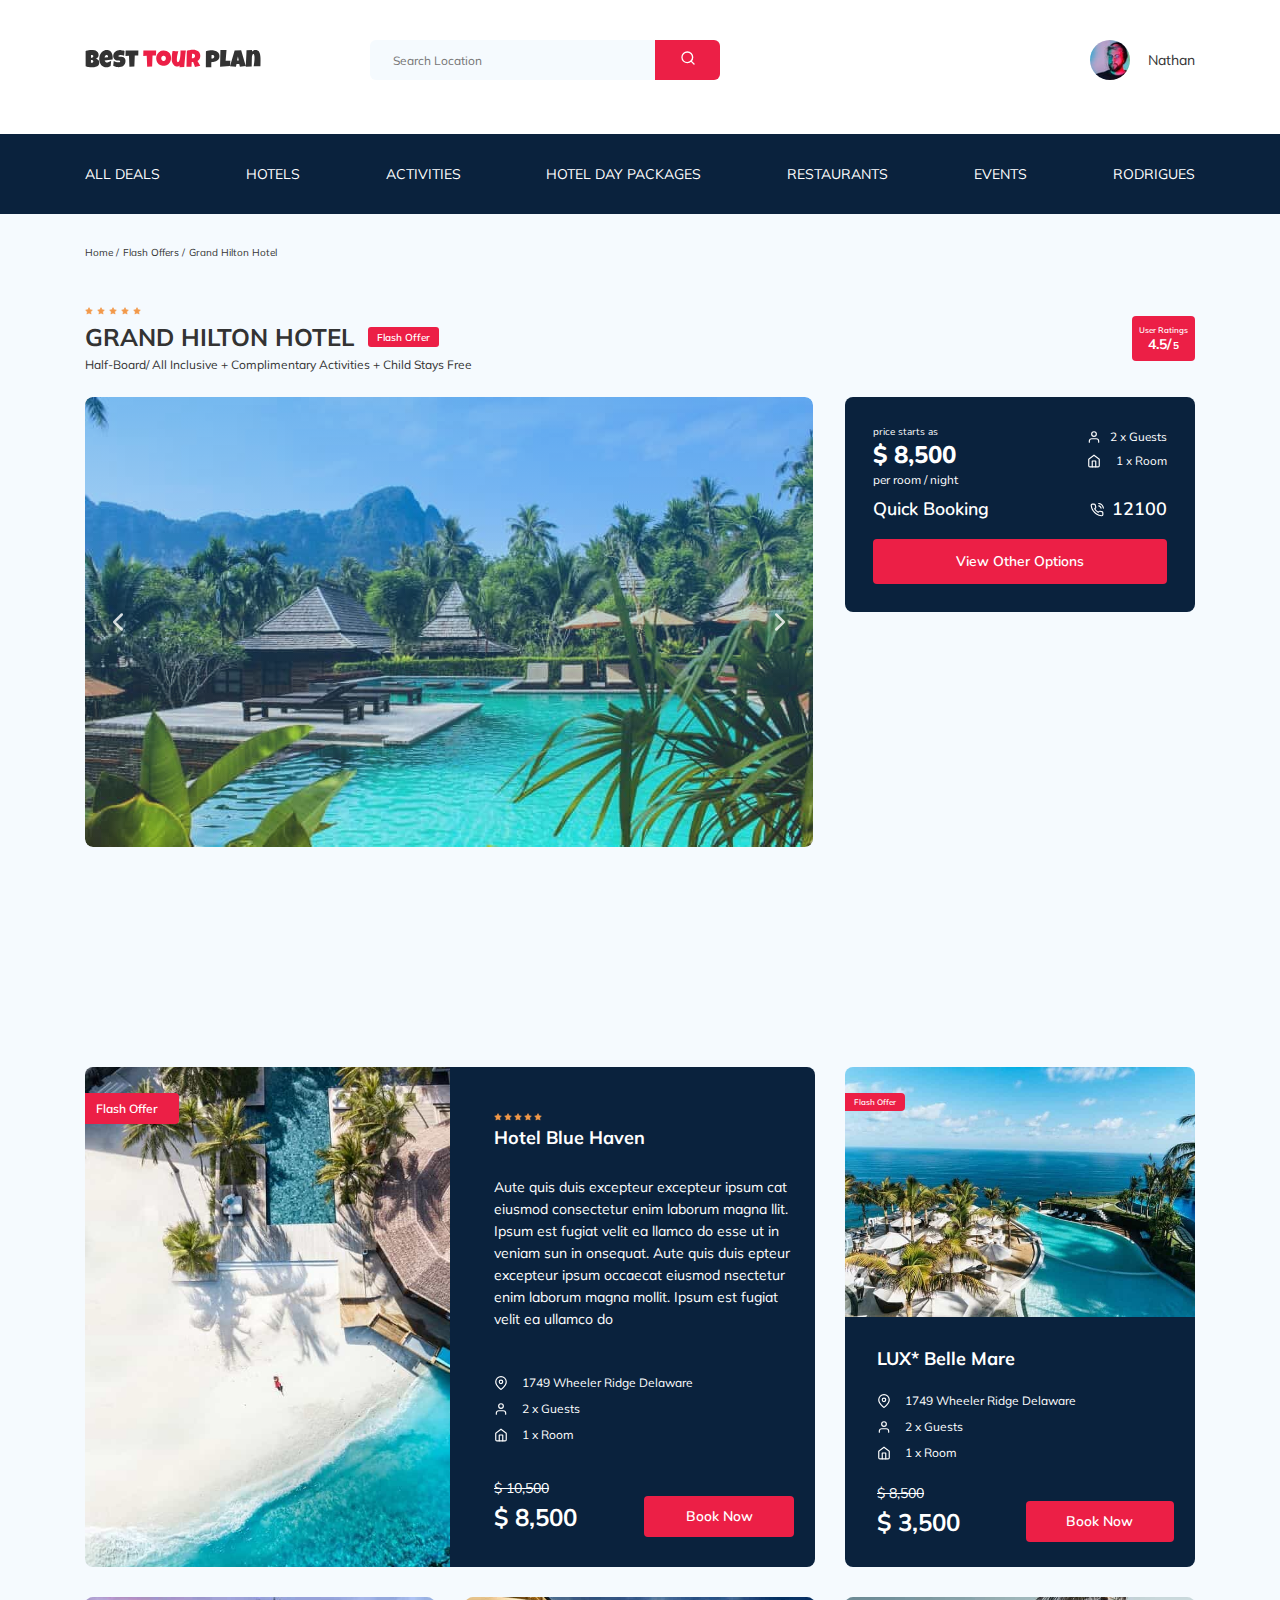
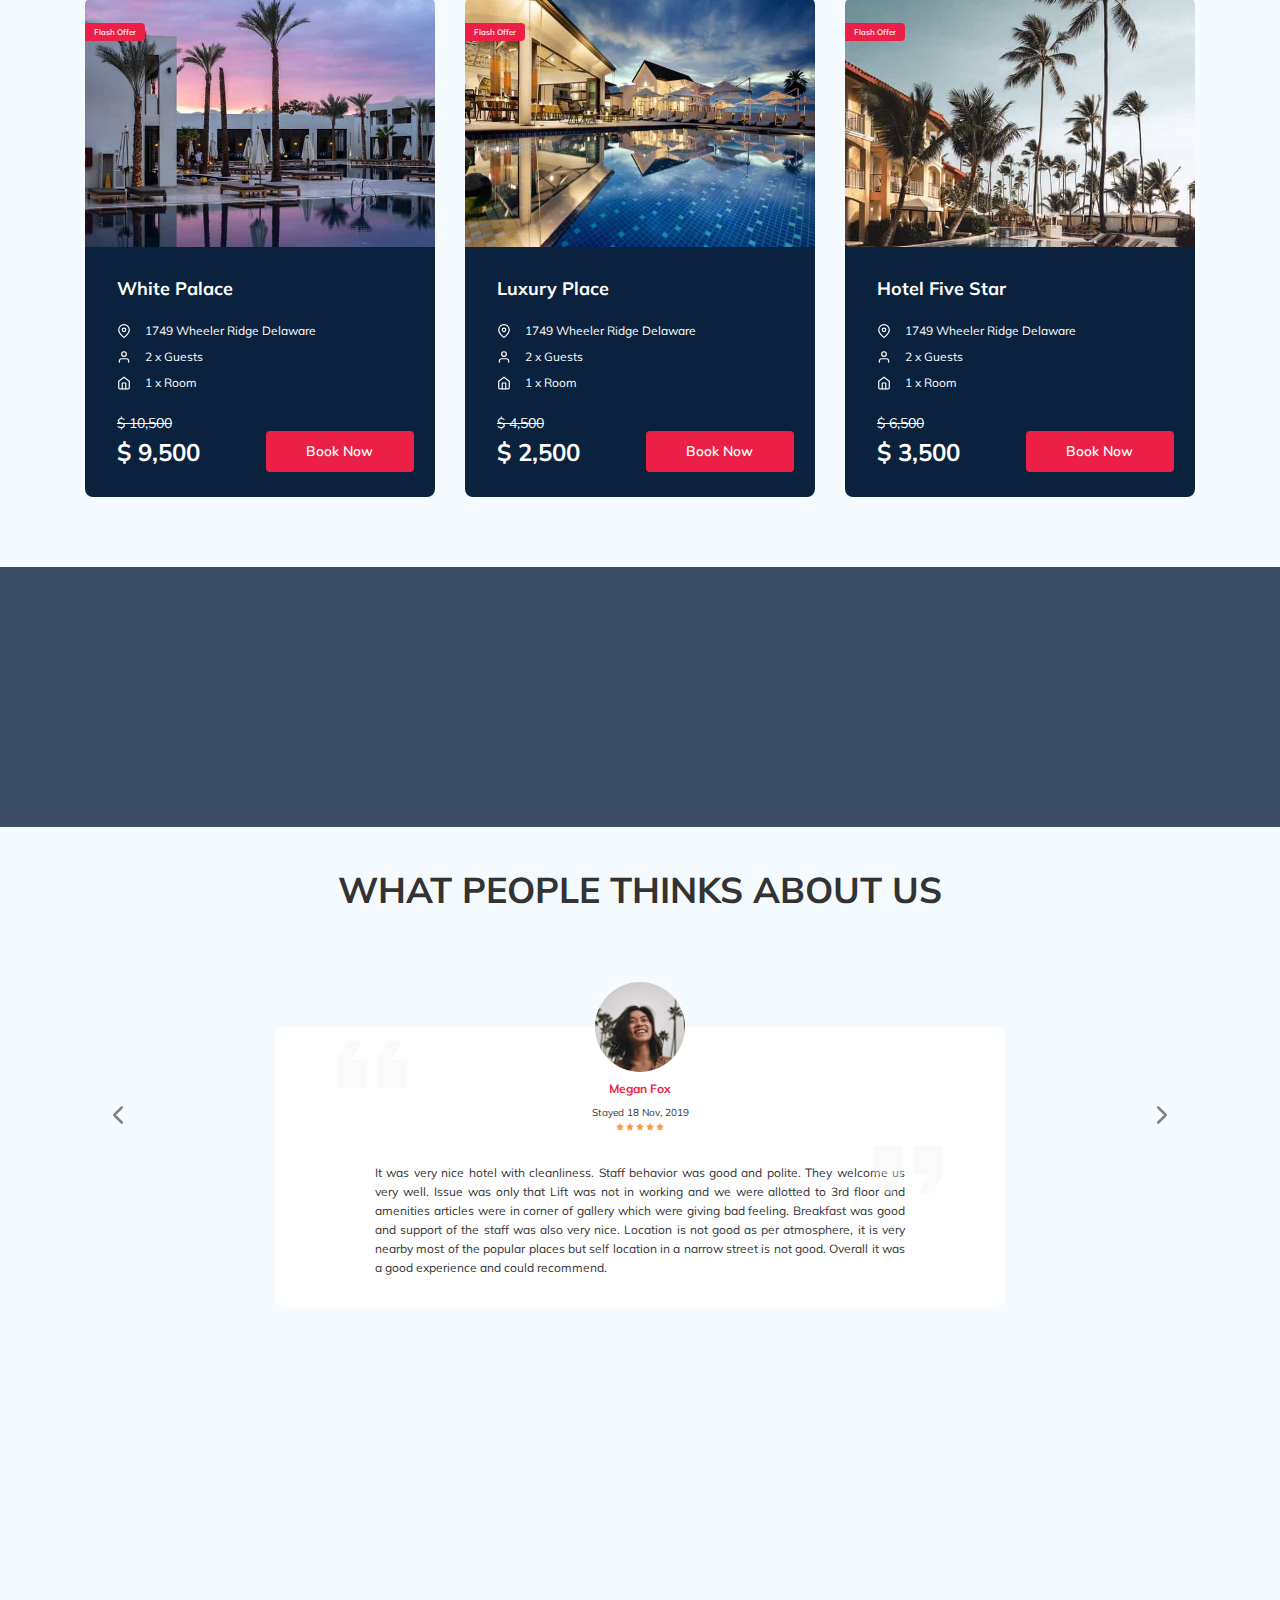
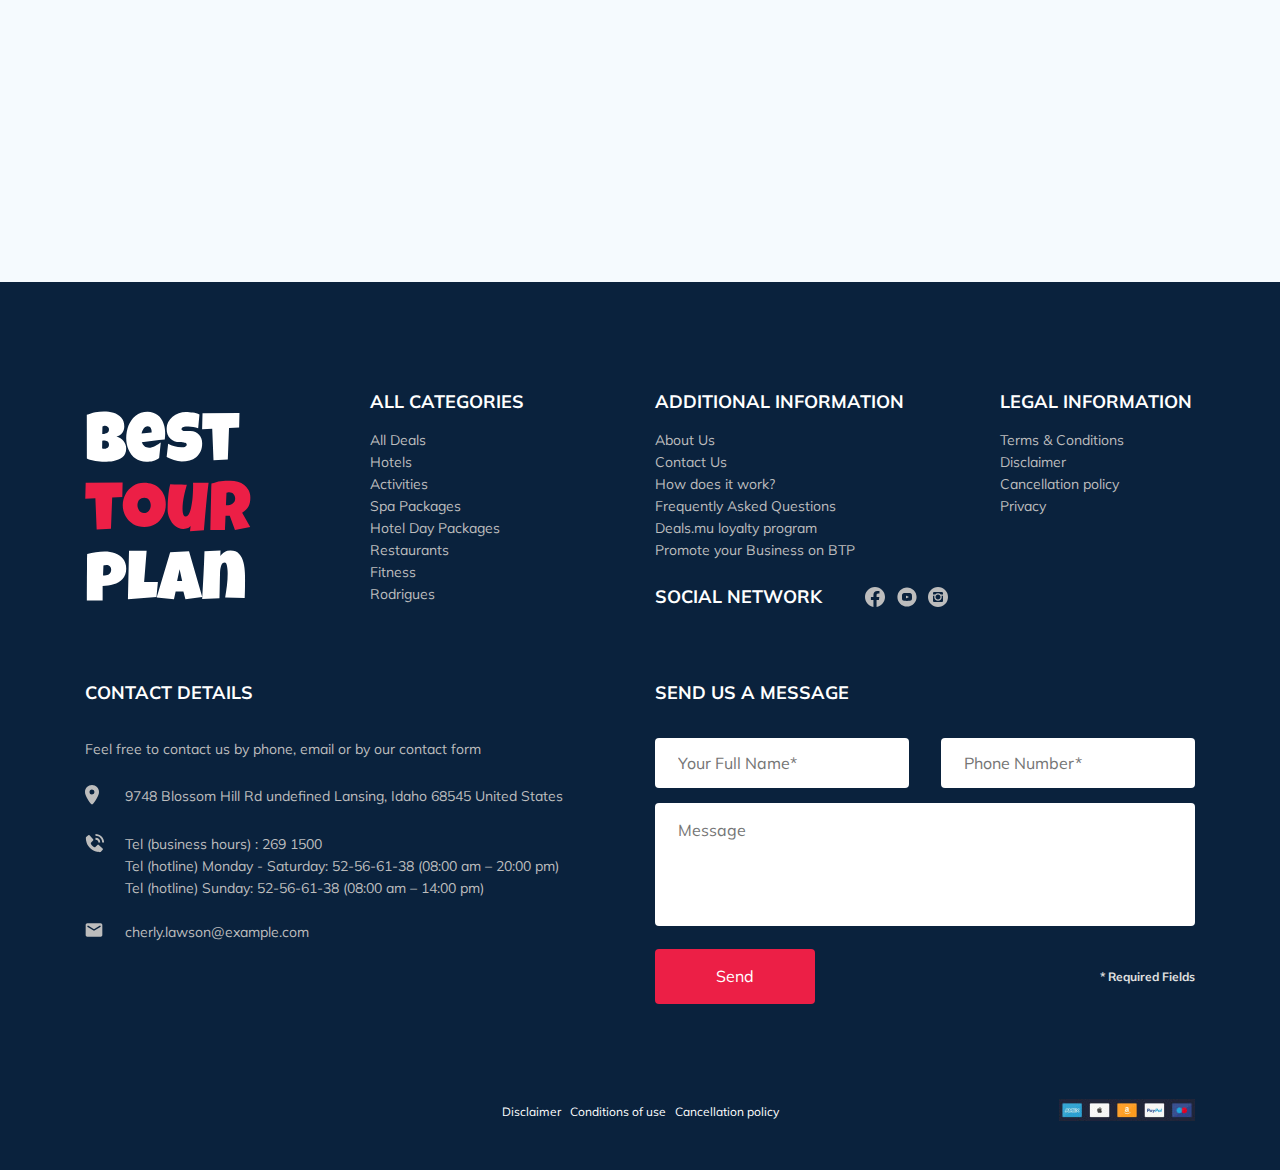
==== index.html @ 3642366c "Fix: style.css" ====
<!DOCTYPE html>
<html lang="en">
  <head>
    <meta charset="UTF-8" />
    <meta name="viewport" content="width=device-width, initial-scale=1.0" />
    <title>Best Tour Plan - Hotel Booking</title>
    <link
      href="https://fonts.googleapis.com/css2?family=Muli:wght@300;400;600;700&family=Nunito:wght@400;600;800&display=swap"
      rel="stylesheet"
    />
    <link rel="stylesheet" href="css/aos.css" />
    <link rel="stylesheet" href="css/swiper-bundle.min.css" />
    <link rel="stylesheet" href="css/normalize.min.css" />
    <link rel="stylesheet" href="css/style.css" />

    <link rel="shortcut icon" href="favicon.ico" type="image/x-icon" />
    <link rel="icon" href="favicon.ico" type="image/x-icon" />
  </head>

  <body>
    <header class="navbar navbar--mobile--fixed">
      <div class="container">
        <div class="navbar-top">
          <a href="#" class="logo">
            <img
              src="images/horizontal-logo.svg"
              alt="Logo: Best Tour Plan"
              class="logo__image"
            />
          </a>

          <form
            action="#"
            class="search navbar__search navbar__search--mobile--hidden"
          >
            <input
              type="search"
              class="search__input"
              placeholder="Search Location"
            />
            <button class="search__button">
              <img src="images/icons/search.svg" alt="Icon: search" />
            </button>
          </form>

          <a href="#" class="user navbar__user navbar__user--mobile--hidden">
            <img
              src="images/user-avatar.jpg"
              alt="Avatar: Nathan"
              class="user__avatar"
            />
            <span class="user__name">Nathan</span>
          </a>

          <button class="menu-button navbar-top__menu-button">
            <span class="menu-button__line"></span>
            <span class="menu-button__line"></span>
            <span class="menu-button__line"></span>
          </button>
        </div>
        <!-- /.navbar-top -->
      </div>
      <!-- /.container -->

      <div class="navbar-bottom">
        <div class="container">
          <ul class="navbar-menu navbar-menu--mobile">
            <li class="navbar-menu__item navbar-menu__item--mobile--visible">
              <a
                href="#"
                class="user navbar__user navbar__user--mobile--visible"
              >
                <img
                  src="images/user-avatar.jpg"
                  alt="Avatar: Nathan"
                  class="user__avatar"
                />
                <span class="user__name user__name--light">Nathan</span>
              </a>
            </li>
            <li class="navbar-menu__item navbar-menu__item--mobile--visible">
              <form
                action="#"
                class="search navbar__search navbar__search--mobile--visible"
              >
                <input
                  type="text"
                  class="search__input"
                  placeholder="Search Location"
                />
                <button class="search__button">
                  <img src="images/icons/search.svg" alt="Icon: search" />
                </button>
              </form>
            </li>
            <li class="navbar-menu__item">
              <a href="#" class="navbar-menu__link">All&nbsp;Deals</a>
            </li>
            <li class="navbar-menu__item">
              <a href="#" class="navbar-menu__link">Hotels</a>
            </li>
            <li class="navbar-menu__item">
              <a href="#" class="navbar-menu__link">Activities</a>
            </li>
            <li class="navbar-menu__item">
              <a href="#" class="navbar-menu__link"
                >Hotel&nbsp;Day&nbsp;Packages</a
              >
            </li>
            <li class="navbar-menu__item">
              <a href="#" class="navbar-menu__link">Restaurants</a>
            </li>
            <li class="navbar-menu__item">
              <a href="#" class="navbar-menu__link">Events</a>
            </li>
            <li class="navbar-menu__item">
              <a href="#" class="navbar-menu__link">Rodrigues</a>
            </li>
          </ul>
          <!-- /.navbar-menu -->
        </div>
        <!-- /.container -->
      </div>
      <!-- /.navbar-bottom -->
    </header>
    <!-- /.navbar -->

    <nav class="breadcrumb">
      <div class="container">
        <ul class="breadcrumb-list">
          <li class="breadcrumb-list__item">
            <a href="#" class="breadcrumb-list__link">Home</a>
          </li>
          <li class="breadcrumb-list__item">
            <a href="#" class="breadcrumb-list__link">Flash&nbsp;Offers</a>
          </li>
          <li class="breadcrumb-list__item">
            Grand&nbsp;Hilton&nbsp;Hotel
          </li>
        </ul>
        <!-- /.breadcrumb-list -->
      </div>
      <!-- /.container -->
    </nav>
    <!-- /.breadcrumb -->

    <section class="hotel">
      <div class="container">
        <div class="hotel-info">
          <div class="hotel-info__text">
            <div class="hotel-wrapper">
              <div class="stars">
                <img
                  src="images/icons/star.svg"
                  alt="Star"
                  data-aos="zoom-out"
                  data-aos-delay="500"
                />
                <img
                  src="images/icons/star.svg"
                  alt="Star"
                  data-aos="zoom-out"
                  data-aos-delay="400"
                />
                <img
                  src="images/icons/star.svg"
                  alt="Star"
                  data-aos="zoom-out"
                  data-aos-delay="300"
                />
                <img
                  src="images/icons/star.svg"
                  alt="Star"
                  data-aos="zoom-out"
                  data-aos-delay="200"
                />
                <img
                  src="images/icons/star.svg"
                  alt="Star"
                  data-aos="zoom-out"
                  data-aos-delay="100"
                />
              </div>
              <h1 class="hotel-name hotel-info__name">Grand Hilton Hotel</h1>
              <span class="offer hotel-info__offer">Flash&nbsp;Offer</span>
            </div>
            <p class="hotel-description hotel-info__description">
              Half-Board/ All&nbsp;Inclusive + Complimentary&nbsp;Activities +
              Child&nbsp;Stays&nbsp;Free
            </p>
          </div>
          <!-- /.hotel-info__text -->
          <div class="rating hotel-info__rating">
            <span class="rating__text">User&nbsp;Ratings</span>
            <span class="rating__counter"
              >4.5/
              <span class="rating__counter-small">5</span>
            </span>
          </div>
          <!-- /.hotel-info__rating -->
        </div>
        <!-- /.hotel-info -->
        <div class="hotel-grid">
          <div class="swiper-container hotel-slider hotel__slider">
            <div class="swiper-wrapper">
              <div class="swiper-slide hotel-slider__item">
                <img
                  class="hotel-slider__image"
                  src="images/hotel-slider/slide-1.jpg"
                  alt="Hotel"
                />
              </div>
              <div class="swiper-slide hotel-slider__item">
                <img
                  class="hotel-slider__image"
                  src="images/hotel-slider/slide-2.jpg"
                  alt="Hotel"
                />
              </div>
              <div class="swiper-slide hotel-slider__item">
                <img
                  class="hotel-slider__image"
                  src="images/hotel-slider/slide-3.jpg"
                  alt="Hotel"
                />
              </div>
              <div class="swiper-slide hotel-slider__item">
                <img
                  class="hotel-slider__image"
                  src="images/hotel-slider/slide-4.jpg"
                  alt="Hotel"
                />
              </div>
              <div class="swiper-slide hotel-slider__item">
                <img
                  class="hotel-slider__image"
                  src="images/hotel-slider/slide-5.jpg"
                  alt="Hotel"
                />
              </div>
            </div>
            <!-- /.swiper-wrapper -->

            <button
              class="hotel-slider__button hotel-slider__button--prev"
            ></button>
            <button
              class="hotel-slider__button hotel-slider__button--next"
            ></button>
          </div>
          <!-- /.hotel-slider -->
          <div class="hotel-inner">
            <div class="booking">
              <div class="booking__info">
                <div class="booking__price">
                  <span class="booking__start">price starts as</span>
                  <strong class="booking__pricetag">$ 8,500</strong>
                  <span class="booking__per-room">per room / night</span>
                </div>
                <!-- /.booking__price -->
                <div class="booking__room">
                  <div class="booking__text">
                    <img
                      class="booking__icon"
                      src="images/icons/user-icon.svg"
                      alt="Icon: user"
                    />
                    <span class="booking__description">2 x Guests</span>
                  </div>
                  <div class="booking__text">
                    <img
                      class="booking__icon"
                      src="images/icons/home-icon.svg"
                      alt="Icon: home"
                    />
                    <span class="booking__description">1 x Room</span>
                  </div>
                </div>
                <!-- /.booking__room -->
              </div>
              <!-- /.booking__info -->
              <div class="booking__call-center">
                <span class="booking__heading">Quick&nbsp;Booking</span>
                <a href="tel:12100" class="booking__number">
                  <img
                    src="images/icons/phone-call-icon.svg"
                    alt="Icon: phone"
                    class="booking__icon"
                  />
                  <span class="booking__phone">12100</span>
                </a>
              </div>
              <!-- /.booking__call-center -->
              <button
                data-toggle="modal"
                data-href="#booking-modal"
                class="button booking__button"
              >
                View&nbsp;Other&nbsp;Options
              </button>
            </div>
            <!-- /.booking -->
            <div class="map">
              <iframe
                class="map-google"
                src="https://www.google.com/maps/embed?pb=!1m18!1m12!1m3!1d2699.2640198454924!2d12.418718315609166!3d47.42629497917319!2m3!1f0!2f0!3f0!3m2!1i1024!2i768!4f13.1!3m3!1m2!1s0x4776529616349b93%3A0xf9cf0bb05dcf89d0!2sGrand%20Tirolia%20Hotel%20Kitzbuhel%2C%20Curio%20Collection%20by%20Hilton!5e0!3m2!1sru!2sru!4v1596634817027!5m2!1sru!2sru"
                style="border: 0;"
                allowfullscreen=""
                aria-hidden="false"
                tabindex="0"
              ></iframe>
            </div>
            <!-- /.map -->
          </div>
          <!-- /.hotel-inner -->
        </div>
        <!-- /.hotel-grid -->
      </div>
      <!-- /.container -->
    </section>
    <!-- /.hotel -->

    <section class="packages">
      <div class="container">
        <h2 class="packages-title" data-aos="fade-right" data-aos-delay="400">
          Other Packages
        </h2>
        <div class="packages-wrapper">
          <div class="packages-card packages__card packages__card--wide">
            <div class="packages-image">
              <div
                class="packages-image__wrapper packages-image__wrapper-1"
              ></div>
              <span class="packages-image__offer packages-image__offer--wide"
                >Flash&nbsp;Offer</span
              >
            </div>
            <div class="packages-info">
              <div class="packages-stars packages-info__stars">
                <img
                  class="packages-stars__star"
                  src="images/icons/star.svg"
                  alt="Star"
                />
                <img
                  class="packages-stars__star"
                  src="images/icons/star.svg"
                  alt="Star"
                />
                <img
                  class="packages-stars__star"
                  src="images/icons/star.svg"
                  alt="Star"
                />
                <img
                  class="packages-stars__star"
                  src="images/icons/star.svg"
                  alt="Star"
                />
                <img
                  class="packages-stars__star"
                  src="images/icons/star.svg"
                  alt="Star"
                />
              </div>
              <h3 class="packages-info__title packages-info__title--wide">
                Hotel Blue Haven
              </h3>
              <p class="packages-info__text">
                Aute quis duis excepteur excepteur ipsum cat eiusmod consectetur
                enim laborum magna llit. Ipsum est fugiat velit ea llamco do
                esse ut in veniam sun in onsequat. Aute quis duis epteur
                excepteur ipsum occaecat eiusmod nsectetur enim laborum magna
                mollit. Ipsum est fugiat velit ea ullamco do
              </p>
              <div
                class="packages-booking packages-info__booking packages-info__booking--wide"
              >
                <div class="packages-booking__text">
                  <img
                    class="packages-booking__icon"
                    src="images/icons/map-pin-icon.svg"
                    alt="Icon: map-pin"
                  />
                  <span class="packages-booking__description"
                    >1749 Wheeler Ridge Delaware</span
                  >
                </div>
                <div class="packages-booking__text">
                  <img
                    class="packages-booking__icon"
                    src="images/icons/user-icon.svg"
                    alt="Icon: user"
                  />
                  <span class="packages-booking__description">2 x Guests</span>
                </div>
                <div class="packages-booking__text">
                  <img
                    class="packages-booking__icon"
                    src="images/icons/home-icon.svg"
                    alt="Icon: home"
                  />
                  <span class="packages-booking__description">1 x Room</span>
                </div>
              </div>
              <!-- /.packages-booking -->
              <div
                class="packages-book packages-info__book packages-info__book--wide"
              >
                <div class="packages-prices">
                  <span
                    class="packages-prices__price packages-prices__price--old"
                    >$ 10,500</span
                  >
                  <span
                    class="packages-prices__price packages-prices__price--new"
                    >$ 8,500</span
                  >
                </div>
                <button
                  data-toggle="modal"
                  data-href="#booking-modal"
                  class="packages-book__button"
                >
                  Book Now
                </button>
              </div>
              <!-- /.packages-book -->
            </div>
          </div>
          <!-- /.packages-card -->
          <div class="packages-card packages__card">
            <div class="packages-image">
              <div
                class="packages-image__wrapper packages-image__wrapper-2"
              ></div>
              <span class="packages-image__offer">Flash&nbsp;Offer</span>
            </div>
            <div class="packages-info">
              <h3 class="packages-info__title">LUX* Belle Mare</h3>
              <div class="packages-booking packages-info__booking">
                <div class="packages-booking__text">
                  <img
                    class="packages-booking__icon"
                    src="images/icons/map-pin-icon.svg"
                    alt="Icon: map-pin"
                  />
                  <span class="packages-booking__description"
                    >1749 Wheeler Ridge Delaware</span
                  >
                </div>
                <div class="packages-booking__text">
                  <img
                    class="packages-booking__icon"
                    src="images/icons/user-icon.svg"
                    alt="Icon: user"
                  />
                  <span class="packages-booking__description">2 x Guests</span>
                </div>
                <div class="packages-booking__text">
                  <img
                    class="packages-booking__icon"
                    src="images/icons/home-icon.svg"
                    alt="Icon: home"
                  />
                  <span class="packages-booking__description">1 x Room</span>
                </div>
              </div>
              <!-- /.packages-bookig -->
              <div class="packages-book packages-info__book">
                <div class="packages-prices">
                  <span
                    class="packages-prices__price packages-prices__price--old"
                    >$ 8,500</span
                  >
                  <span
                    class="packages-prices__price packages-prices__price--new"
                    >$ 3,500</span
                  >
                </div>
                <button
                  data-toggle="modal"
                  data-href="#booking-modal"
                  class="packages-book__button"
                >
                  Book Now
                </button>
              </div>
              <!-- /.packages-book -->
            </div>
          </div>
          <!-- /.packages-card -->
          <div class="packages-card packages__card">
            <div class="packages-image">
              <div
                class="packages-image__wrapper packages-image__wrapper-3"
              ></div>
              <span class="packages-image__offer">Flash&nbsp;Offer</span>
            </div>
            <div class="packages-info">
              <h3 class="packages-info__title">White Palace</h3>
              <div class="packages-booking packages-info__booking">
                <div class="packages-booking__text">
                  <img
                    class="packages-booking__icon"
                    src="images/icons/map-pin-icon.svg"
                    alt="Icon: map-pin"
                  />
                  <span class="packages-booking__description"
                    >1749 Wheeler Ridge Delaware</span
                  >
                </div>
                <div class="packages-booking__text">
                  <img
                    class="packages-booking__icon"
                    src="images/icons/user-icon.svg"
                    alt="Icon: user"
                  />
                  <span class="packages-booking__description">2 x Guests</span>
                </div>
                <div class="packages-booking__text">
                  <img
                    class="packages-booking__icon"
                    src="images/icons/home-icon.svg"
                    alt="Icon: home"
                  />
                  <span class="packages-booking__description">1 x Room</span>
                </div>
              </div>
              <!-- /.packages-bookig -->
              <div class="packages-book packages-info__book">
                <div class="packages-prices">
                  <span
                    class="packages-prices__price packages-prices__price--old"
                    >$ 10,500</span
                  >
                  <span
                    class="packages-prices__price packages-prices__price--new"
                    >$ 9,500</span
                  >
                </div>
                <button
                  data-toggle="modal"
                  data-href="#booking-modal"
                  class="packages-book__button"
                >
                  Book Now
                </button>
              </div>
              <!-- /.packages-book -->
            </div>
          </div>
          <!-- /.packages-card -->
          <div class="packages-card packages__card">
            <div class="packages-image">
              <div
                class="packages-image__wrapper packages-image__wrapper-4"
              ></div>
              <span class="packages-image__offer">Flash&nbsp;Offer</span>
            </div>
            <div class="packages-info">
              <h3 class="packages-info__title">Luxury Place</h3>
              <div class="packages-booking packages-info__booking">
                <div class="packages-booking__text">
                  <img
                    class="packages-booking__icon"
                    src="images/icons/map-pin-icon.svg"
                    alt="Icon: map-pin"
                  />
                  <span class="packages-booking__description"
                    >1749 Wheeler Ridge Delaware</span
                  >
                </div>
                <div class="packages-booking__text">
                  <img
                    class="packages-booking__icon"
                    src="images/icons/user-icon.svg"
                    alt="Icon: user"
                  />
                  <span class="packages-booking__description">2 x Guests</span>
                </div>
                <div class="packages-booking__text">
                  <img
                    class="packages-booking__icon"
                    src="images/icons/home-icon.svg"
                    alt="Icon: home"
                  />
                  <span class="packages-booking__description">1 x Room</span>
                </div>
              </div>
              <!-- /.packages-bookig -->
              <div class="packages-book packages-info__book">
                <div class="packages-prices">
                  <span
                    class="packages-prices__price packages-prices__price--old"
                    >$ 4,500</span
                  >
                  <span
                    class="packages-prices__price packages-prices__price--new"
                    >$ 2,500</span
                  >
                </div>
                <button
                  data-toggle="modal"
                  data-href="#booking-modal"
                  class="packages-book__button"
                >
                  Book Now
                </button>
              </div>
              <!-- /.packages-book -->
            </div>
          </div>
          <!-- /.packages-card -->
          <div class="packages-card packages__card">
            <div class="packages-image">
              <div
                class="packages-image__wrapper packages-image__wrapper-5"
              ></div>
              <span class="packages-image__offer">Flash&nbsp;Offer</span>
            </div>
            <div class="packages-info">
              <h3 class="packages-info__title">Hotel Five Star</h3>
              <div class="packages-booking packages-info__booking">
                <div class="packages-booking__text">
                  <img
                    class="packages-booking__icon"
                    src="images/icons/map-pin-icon.svg"
                    alt="Icon: map-pin"
                  />
                  <span class="packages-booking__description"
                    >1749 Wheeler Ridge Delaware</span
                  >
                </div>
                <div class="packages-booking__text">
                  <img
                    class="packages-booking__icon"
                    src="images/icons/user-icon.svg"
                    alt="Icon: user"
                  />
                  <span class="packages-booking__description">2 x Guests</span>
                </div>
                <div class="packages-booking__text">
                  <img
                    class="packages-booking__icon"
                    src="images/icons/home-icon.svg"
                    alt="Icon: home"
                  />
                  <span class="packages-booking__description">1 x Room</span>
                </div>
              </div>
              <!-- /.packages-bookig -->
              <div class="packages-book packages-info__book">
                <div class="packages-prices">
                  <span
                    class="packages-prices__price packages-prices__price--old"
                    >$ 6,500</span
                  >
                  <span
                    class="packages-prices__price packages-prices__price--new"
                    >$ 3,500</span
                  >
                </div>
                <button
                  data-toggle="modal"
                  data-href="#booking-modal"
                  class="packages-book__button"
                >
                  Book Now
                </button>
              </div>
              <!-- /.packages-book -->
            </div>
          </div>
          <!-- /.packages-card -->
        </div>
        <!-- /.packages-wrapper -->
      </div>
      <!-- /.container -->
    </section>
    <!-- /.packages -->

    <section
      class="newsletter parallax-window"
      data-parallax="scroll"
      data-image-src="images/bg-newsletter.jpg"
      data-speed="0.2"
    >
      <div class="newsletter-wrapper">
        <h2
          class="newsletter-title newsletter__title"
          data-aos="fade-up"
          data-aos-delay="300"
        >
          subscribe to our
          <span class="newsletter-title__strong">
            Newsletter
          </span>
        </h2>
        <form
          action="send.php"
          method="POST"
          class="subscribe newsletter__subscribe form"
          data-aos="fade-up"
          data-aos-delay="500"
        >
          <input
            type="email"
            class="subscribe__input"
            placeholder="Your email address"
            name="email"
            required
          />
          <button
            class="subscribe__button"
            type="submit"
            name="form"
            value="message-subscribe"
          >
            Send
          </button>
        </form>
      </div>
      <!-- /.newsletter-wrapper -->
    </section>
    <!-- /.newsletter -->

    <section class="reviews">
      <div class="container">
        <h2 class="reviews__title">
          What people thinks about us
        </h2>

        <div class="swiper-container reviews-slider">
          <div class="swiper-wrapper">
            <div class="swiper-slide">
              <div class="reviews-slider__item">
                <div class="reviews-slider__profile">
                  <img
                    src="images/review-avatars/review-avatar-1.jpg"
                    alt="Photo: Megan Fox"
                    class="reviews-slider__avatar"
                  />
                  <h3 class="reviews-slider__username">
                    Megan Fox
                  </h3>
                  <p class="reviews-slider__date">
                    Stayed 18 Nov, 2019
                  </p>
                  <div class="reviews-slider__rating">
                    <img
                      class="reviews-slider__rating-star"
                      src="images/icons/star.svg"
                      alt="Star"
                    />
                    <img
                      class="reviews-slider__rating-star"
                      src="images/icons/star.svg"
                      alt="Star"
                    />
                    <img
                      class="reviews-slider__rating-star"
                      src="images/icons/star.svg"
                      alt="Star"
                    />
                    <img
                      class="reviews-slider__rating-star"
                      src="images/icons/star.svg"
                      alt="Star"
                    />
                    <img
                      class="reviews-slider__rating-star"
                      src="images/icons/star.svg"
                      alt="Star"
                    />
                  </div>
                  <!-- /.reviews-rating -->
                </div>
                <!-- /.reviews-slider__profile -->
                <p class="reviews-slider__text">
                  It was very nice hotel with cleanliness. Staff behavior was
                  good and polite. They welcome us very well. Issue was only
                  that Lift was not in working and we were allotted to 3rd floor
                  and amenities articles were in corner of gallery which were
                  giving bad feeling. Breakfast was good and support of the
                  staff was also very nice. Location is not good as per
                  atmosphere, it is very nearby most of the popular places but
                  self location in a narrow street is not good. Overall it was a
                  good experience and could recommend.
                </p>
              </div>
              <!-- /.reviews-slider__item -->
            </div>
            <!-- /.swiper-slide -->

            <div class="swiper-slide">
              <div class="reviews-slider__item">
                <div class="reviews-slider__profile">
                  <img
                    src="images/review-avatars/review-avatar-2.jpg"
                    alt="Photo: Ricky J Reach"
                    class="reviews-slider__avatar"
                  />
                  <h3 class="reviews-slider__username">
                    Ricky J Reach
                  </h3>
                  <p class="reviews-slider__date">
                    Stayed 3 Sep, 2019
                  </p>
                  <div class="reviews-slider__rating">
                    <img
                      class="reviews-slider__rating-star"
                      src="images/icons/star.svg"
                      alt="Star"
                    />
                    <img
                      class="reviews-slider__rating-star"
                      src="images/icons/star.svg"
                      alt="Star"
                    />
                    <img
                      class="reviews-slider__rating-star"
                      src="images/icons/star.svg"
                      alt="Star"
                    />
                    <img
                      class="reviews-slider__rating-star"
                      src="images/icons/star.svg"
                      alt="Star"
                    />
                  </div>
                  <!-- /.reviews-rating -->
                </div>
                <!-- /.reviews-slider__profile -->
                <p class="reviews-slider__text">
                  Lorem ipsum dolor sit amet, consectetur adipisicing elit.
                  Minus consequatur, dolore, perspiciatis quisquam eius autem,
                  reprehenderit esse voluptatibus velit totam dignissimos
                  laborum nesciunt ipsa alias corrupti laudantium veritatis
                  quaerat eos rerum libero voluptatem asperiores et recusandae
                  architecto! Distinctio expedita sunt commodi placeat ipsa,
                  vitae, ab sit praesentium earum dignissimos, dicta voluptas
                  beatae architecto obcaecati facilis dolorem. Nulla,
                  recusandae! Commodi sed odit harum, cupiditate unde molestiae
                  voluptatibus sequi, illum soluta deleniti asperiores non quia
                  debitis culpa. Laboriosam magnam consequuntur quo quaerat
                  autem voluptates, nesciunt dolor debitis dignissimos non quas
                  consequatur magni voluptatum sed explicabo blanditiis
                  quibusdam provident deserunt minima modi fugit?
                </p>
              </div>
              <!-- /.reviews-slider__item -->
            </div>
            <!-- /.swiper-slide -->

            <div class="swiper-slide">
              <div class="reviews-slider__item">
                <div class="reviews-slider__profile">
                  <img
                    src="images/review-avatars/review-avatar-3.jpg"
                    alt="Photo: Melissia Jewell"
                    class="reviews-slider__avatar"
                  />
                  <h3 class="reviews-slider__username">
                    Melissia Jewell
                  </h3>
                  <p class="reviews-slider__date">
                    Stayed 22 Oct, 2019
                  </p>
                  <div class="reviews-slider__rating">
                    <img
                      class="reviews-slider__rating-star"
                      src="images/icons/star.svg"
                      alt="Star"
                    />
                    <img
                      class="reviews-slider__rating-star"
                      src="images/icons/star.svg"
                      alt="Star"
                    />
                    <img
                      class="reviews-slider__rating-star"
                      src="images/icons/star.svg"
                      alt="Star"
                    />
                    <img
                      class="reviews-slider__rating-star"
                      src="images/icons/star.svg"
                      alt="Star"
                    />
                    <img
                      class="reviews-slider__rating-star"
                      src="images/icons/star.svg"
                      alt="Star"
                    />
                  </div>
                  <!-- /.reviews-rating -->
                </div>
                <!-- /.reviews-slider__profile -->
                <p class="reviews-slider__text">
                  Lorem ipsum dolor sit amet consectetur adipisicing elit. Dolor
                  ex eos officiis nisi exercitationem architecto? Quidem
                  provident distinctio possimus ex culpa, illo excepturi optio
                  adipisci deleniti numquam explicabo. Dolor laudantium vitae
                  rem nobis unde a quo voluptatibus ab in laborum ullam
                  doloribus vel dicta omnis modi atque enim mollitia at
                  adipisci, aut sapiente voluptatem ipsa ea obcaecati. Obcaecati
                  sit quidem nam sapiente eius, necessitatibus maiores commodi
                  alias est qui accusantium voluptates nihil eaque neque ea
                  nulla. Veritatis sed cupiditate voluptates.
                </p>
              </div>
              <!-- /.reviews-slider__item -->
            </div>
            <!-- /.swiper-slide -->

            <div class="swiper-slide">
              <div class="reviews-slider__item">
                <div class="reviews-slider__profile">
                  <img
                    src="images/review-avatars/review-avatar-4.jpg"
                    alt="Photo: Russell Shewmaker"
                    class="reviews-slider__avatar"
                  />
                  <h3 class="reviews-slider__username">
                    Russell Shewmaker
                  </h3>
                  <p class="reviews-slider__date">
                    Stayed 3 July, 2019
                  </p>
                  <div class="reviews-slider__rating">
                    <img
                      class="reviews-slider__rating-star"
                      src="images/icons/star.svg"
                      alt="Star"
                    />
                    <img
                      class="reviews-slider__rating-star"
                      src="images/icons/star.svg"
                      alt="Star"
                    />
                    <img
                      class="reviews-slider__rating-star"
                      src="images/icons/star.svg"
                      alt="Star"
                    />
                    <img
                      class="reviews-slider__rating-star"
                      src="images/icons/star.svg"
                      alt="Star"
                    />
                    <img
                      class="reviews-slider__rating-star"
                      src="images/icons/star.svg"
                      alt="Star"
                    />
                  </div>
                  <!-- /.reviews-rating -->
                </div>
                <!-- /.reviews-slider__profile -->
                <p class="reviews-slider__text">
                  Lorem ipsum, dolor sit amet consectetur adipisicing elit.
                  Tenetur fugiat magnam porro rerum? Quas alias illum similique
                  accusamus, totam id labore, dolor, odio accusantium incidunt
                  velit veritatis maxime facilis corrupti delectus! Laudantium
                  sapiente ipsum ab culpa ea, doloribus facilis rem quaerat
                  officiis, pariatur nihil. Commodi reiciendis assumenda fugiat
                  iure. Tenetur accusantium quibusdam soluta sequi dignissimos
                  reprehenderit vel voluptas. Neque, nostrum totam asperiores
                  cupiditate error delectus fugiat possimus eius ad illum
                  voluptas placeat facere, cum autem. Quod distinctio
                  voluptatum, nemo rerum error rem, nesciunt ratione ullam quam
                  cupiditate non maiores hic consequuntur fugit dolores
                  temporibus odit tempore nulla qui cumque eum? Magni, quis sit!
                  Totam, enim delectus. Reprehenderit autem nostrum officia
                  temporibus. Voluptates dicta eaque tempora reprehenderit? Quam
                  id vero alias?
                </p>
              </div>
              <!-- /.reviews-slider__item -->
            </div>
            <!-- /.swiper-slide -->

            <div class="swiper-slide">
              <div class="reviews-slider__item">
                <div class="reviews-slider__profile">
                  <img
                    src="images/review-avatars/review-avatar-5.jpg"
                    alt="Photo: Wesley Welter"
                    class="reviews-slider__avatar"
                  />
                  <h3 class="reviews-slider__username">
                    Wesley Welter
                  </h3>
                  <p class="reviews-slider__date">
                    Stayed 23 Dec, 2019
                  </p>
                  <div class="reviews-slider__rating">
                    <img
                      class="reviews-slider__rating-star"
                      src="images/icons/star.svg"
                      alt="Star"
                    />
                    <img
                      class="reviews-slider__rating-star"
                      src="images/icons/star.svg"
                      alt="Star"
                    />
                    <img
                      class="reviews-slider__rating-star"
                      src="images/icons/star.svg"
                      alt="Star"
                    />
                    <img
                      class="reviews-slider__rating-star"
                      src="images/icons/star.svg"
                      alt="Star"
                    />
                  </div>
                  <!-- /.reviews-rating -->
                </div>
                <!-- /.reviews-slider__profile -->
                <p class="reviews-slider__text">
                  Lorem ipsum dolor sit amet consectetur, adipisicing elit.
                  Magnam, illo? Placeat, exercitationem, necessitatibus debitis
                  sit at similique excepturi doloremque mollitia laboriosam
                  doloribus facere iure vero earum quos, quae autem inventore
                  nihil ea fuga veniam dolores tenetur? Quasi officia, maxime
                  veritatis cupiditate ipsam magni corporis dolore reprehenderit
                  soluta expedita molestias aut culpa consequatur blanditiis
                  sint nemo, molestiae totam delectus consectetur atque
                  laboriosam officiis suscipit rem? Temporibus delectus
                  similique quia quasi commodi modi aut beatae repellendus
                  dignissimos, tenetur animi soluta, rerum alias maiores nisi.
                  Cumque nihil delectus, natus soluta necessitatibus architecto
                  voluptates praesentium, id inventore optio assumenda. Rem, vel
                  non tenetur similique perferendis in tempora saepe! Commodi,
                  nostrum exercitationem eius doloremque suscipit dolore quas,
                  consequuntur quibusdam voluptates velit praesentium molestiae
                  veniam! Magnam natus atque ullam quos temporibus, eaque unde
                  odio voluptatibus ad ab iusto voluptate iste at enim commodi
                  eum adipisci distinctio, nobis voluptatum quam amet rem!
                  Exercitationem tenetur eius ducimus possimus?
                </p>
              </div>
              <!-- /.reviews-slider__item -->
            </div>
            <!-- /.swiper-slide -->
          </div>
          <!-- /.swiper-wrapper -->

          <button
            class="reviews-slider__button reviews-slider__button--prev"
          ></button>
          <button
            class="reviews-slider__button reviews-slider__button--next"
          ></button>
        </div>
        <!-- /.reviews-slider -->
      </div>
      <!-- /.container -->
    </section>
    <!-- /.reviews -->

    <section class="activities">
      <div class="container">
        <h2 class="activities__title" data-aos="fade-up" data-aos-delay="300">
          Other Activities
        </h2>
        <div class="activities-wrapper">
          <div
            class="card activities__card"
            data-aos="fade-up"
            data-aos-delay="100"
          >
            <img
              src="images/activities/activity-1.jpg"
              alt="The curious corner of chamarel"
              class="card__image"
            />
            <h3 class="card__title">The curious corner of chamarel</h3>
            <button
              data-toggle="modal"
              data-href="#booking-modal"
              class="card__button"
            >
              Book Now
            </button>
          </div>
          <!-- /.card -->
          <div
            class="card activities__card"
            data-aos="fade-up"
            data-aos-delay="300"
          >
            <img
              src="images/activities/activity-2.jpg"
              alt="Gymkhana club golf course"
              class="card__image"
            />
            <h3 class="card__title">Gymkhana club golf course</h3>
            <button
              data-toggle="modal"
              data-href="#booking-modal"
              class="card__button"
            >
              Book Now
            </button>
          </div>
          <!-- /.card -->
          <div
            class="card activities__card"
            data-aos="fade-up"
            data-aos-delay="500"
          >
            <img
              src="images/activities/activity-3.jpg"
              alt="Tamarind falls hiking trip - full day"
              class="card__image"
            />
            <h3 class="card__title">Tamarind falls hiking trip - full day</h3>
            <button
              data-toggle="modal"
              data-href="#booking-modal"
              class="card__button"
            >
              Book Now
            </button>
          </div>
          <!-- /.card -->
          <div
            class="card activities__card"
            data-aos="fade-up"
            data-aos-delay="700"
          >
            <img
              src="images/activities/activity-4.jpg"
              alt="The blue marine discovery quest"
              class="card__image"
            />
            <h3 class="card__title">The blue marine discovery quest</h3>
            <button
              data-toggle="modal"
              data-href="#booking-modal"
              class="card__button"
            >
              Book Now
            </button>
          </div>
          <!-- /.card -->
        </div>
        <!-- /.activities-wrapper -->
      </div>
      <!-- /.container -->
    </section>
    <!-- /.activities -->

    <footer class="footer">
      <div class="container">
        <div class="footer-wrapper">
          <img
            src="images/vertical-logo.svg"
            alt="Logo: Best tour plan"
            class="logo footer__logo"
          />
          <div class="footer__list footer__categories">
            <h3 class="footer__title">All Categories</h3>
            <ul class="footer__ul">
              <li class="footer__item">
                <a href="#" class="footer__link">All Deals</a>
              </li>
              <li class="footer__item">
                <a href="#" class="footer__link">Hotels</a>
              </li>
              <li class="footer__item">
                <a href="#" class="footer__link">Activities</a>
              </li>
              <li class="footer__item">
                <a href="#" class="footer__link">Spa Packages</a>
              </li>
              <li class="footer__item">
                <a href="#" class="footer__link">Hotel Day Packages</a>
              </li>
              <li class="footer__item">
                <a href="#" class="footer__link">Restaurants</a>
              </li>
              <li class="footer__item">
                <a href="#" class="footer__link">Fitness</a>
              </li>
              <li class="footer__item">
                <a href="#" class="footer__link">Rodrigues</a>
              </li>
            </ul>
          </div>
          <!-- /.footer__list -->
          <div class="footer__list footer__additional-info">
            <h3 class="footer__title">Additional Information</h3>
            <ul class="footer__ul">
              <li class="footer__item">
                <a href="#" class="footer__link">About Us</a>
              </li>
              <li class="footer__item">
                <a href="#" class="footer__link">Contact Us</a>
              </li>
              <li class="footer__item">
                <a href="#" class="footer__link">How does it work?</a>
              </li>
              <li class="footer__item">
                <a href="#" class="footer__link">Frequently Asked Questions</a>
              </li>
              <li class="footer__item">
                <a href="#" class="footer__link">Deals.mu loyalty program</a>
              </li>
              <li class="footer__item">
                <a href="#" class="footer__link"
                  >Promote your Business on BTP</a
                >
              </li>
            </ul>
          </div>
          <!-- /.footer__list -->
          <div class="footer__social-network">
            <h3 class="footer__title footer__title--inline">Social Network</h3>
            <div class="footer__social-links">
              <a href="#" class="footer__link footer__social-link"
                ><img
                  src="images/icons-social/facebook.svg"
                  alt="Icon: Facebook"
                  class="footer__social-icon"
              /></a>
              <a href="#" class="footer__link footer__social-link"
                ><img
                  src="images/icons-social/youtube.svg"
                  alt="Icon: Youtube"
                  class="footer__social-icon"
              /></a>
              <a href="#" class="footer__link footer__social-link"
                ><img
                  src="images/icons-social/instagram.svg"
                  alt="Icon: Instagram"
                  class="footer__social-icon"
              /></a>
            </div>
          </div>
          <!-- /.footer__social-network -->
          <div class="footer__list footer__legal-info">
            <h3 class="footer__title">Legal Information</h3>
            <ul class="footer__ul">
              <li class="footer__item">
                <a href="#" class="footer__link">Terms & Conditions</a>
              </li>
              <li class="footer__item">
                <a href="#" class="footer__link">Disclaimer</a>
              </li>
              <li class="footer__item">
                <a href="#" class="footer__link">Cancellation policy</a>
              </li>
              <li class="footer__item">
                <a href="#" class="footer__link">Privacy</a>
              </li>
            </ul>
          </div>
          <!-- /.footer__list -->
          <div class="footer__contact-details">
            <h3 class="footer__title footer__title--mb-3">Contact Details</h3>
            <p class="footer__text">
              Feel free to contact us by phone, email or by our contact form
            </p>
            <ul class="footer__ul">
              <li class="footer__item footer__item--mb-2">
                <div class="footer__icon-wrapper">
                  <img
                    class="footer__icon"
                    src="images/icons/map-marker.svg"
                    alt="Icon: map marker"
                  />
                </div>
                9748 Blossom Hill Rd undefined Lansing, Idaho 68545 United
                States
              </li>
              <li class="footer__item footer__item--mb-2">
                <div class="footer__icon-wrapper">
                  <img
                    class="footer__icon"
                    src="images/icons/contact-phone-call.svg"
                    alt="Icon: contact phone"
                  />
                </div>
                <div class="footer__phones">
                  <p class="footer__phone">
                    Tel (business hours) :
                    <a href="tel:269-1500" class="footer__link">269 1500</a>
                  </p>
                  <p class="footer__phone">
                    Tel (hotline) Monday - Saturday:
                    <a href="tel:52-56-61-38" class="footer__link"
                      >52-56-61-38</a
                    >
                    (08:00&nbsp;am&nbsp;–&nbsp;20:00&nbsp;pm)
                  </p>
                  <p class="footer__phone">
                    Tel (hotline) Sunday:
                    <a href="tel:52-56-61-38" class="footer__link"
                      >52-56-61-38</a
                    >
                    (08:00&nbsp;am&nbsp;–&nbsp;14:00&nbsp;pm)
                  </p>
                </div>
              </li>
              <li class="footer__item footer__item--mb-2">
                <div class="footer__icon-wrapper">
                  <img
                    class="footer__icon"
                    src="images/icons/email.svg"
                    alt="Icon: email"
                  />
                </div>
                <a href="mailto:cherly.lawson@example.com" class="footer__link"
                  >cherly.lawson@example.com</a
                >
              </li>
            </ul>
          </div>
          <!-- /.footer__contact-details -->
          <div class="footer__contact-form">
            <h3 class="footer__title footer__title--mb-3">
              Send us a message
            </h3>
            <form
              action="send.php"
              method="POST"
              class="footer-form footer__form form"
            >
              <div class="footer__input-group">
                <input
                  type="text"
                  class="input footer__input"
                  placeholder="Your Full Name*"
                  name="name"
                  minlength="2"
                  required
                />
              </div>
              <div class="footer__input-group">
                <input
                  type="tel"
                  class="input footer__input phone_with_ddd"
                  placeholder="Phone Number*"
                  name="phone"
                  minlength="17"
                  maxlength="19"
                  required
                />
              </div>
              <textarea
                class="textarea footer__textarea"
                placeholder="Message"
                name="message"
              ></textarea>
              <div class="footer-form__bottom">
                <button
                  class="button footer__button"
                  type="submit"
                  name="form"
                  value="message-form"
                >
                  Send
                </button>
                <span class="footer__info">* Required Fields</span>
              </div>
            </form>
          </div>
          <!-- /.footer__contact-form -->
        </div>
        <!-- /.footer-wrapper -->
        <div class="footer-bottom footer__bottom">
          <div class="footer-bottom__text">
            <a class="footer-bottom__link" href="#">Disclaimer</a>
            <a class="footer-bottom__link" href="#">Conditions of use</a>
            <a class="footer-bottom__link" href="#">Cancellation policy</a>
          </div>
          <div class="footer-bottom__payments-info">
            <img
              class="footer-bottom__image"
              src="images/payments.jpg"
              alt="Image: payments"
            />
          </div>
        </div>
        <!-- /.footer__bottom -->
      </div>
      <!-- /.container -->
    </footer>
    <!-- /.footer -->

    <div class="modal" id="booking-modal">
      <div class="modal__overlay"></div>
      <!-- /.modal__overlay -->
      <div class="modal__dialog">
        <a href="#" class="modal__close">
          <img src="images/icons/close.svg" alt="Icon: close" />
        </a>
        <h3 class="modal__title">
          Booking
        </h3>
        <form
          action="send.php"
          method="POST"
          class="modal-form modal__form form"
        >
          <input
            type="text"
            class="input modal__input"
            placeholder="Your Full Name*"
            name="name"
            minlength="2"
            required
          />
          <input
            type="tel"
            class="input modal__input phone_with_ddd"
            placeholder="Phone Number*"
            name="phone"
            minlength="17"
            maxlength="19"
            required
          />
          <input
            type="email"
            class="input modal__input"
            placeholder="Email*"
            name="email"
            required
          />
          <textarea
            class="textarea modal__textarea"
            placeholder="Message"
            name="message"
          ></textarea>
          <div class="modal-form__bottom">
            <button
              class="button modal__button"
              type="submit"
              name="form"
              value="message-form-modal"
            >
              Send
            </button>
            <span class="modal__info">* Required Fields</span>
          </div>
        </form>
      </div>
      <!-- /.modal__dialog -->
    </div>
    <!-- /.modal -->

    <!-- Подключение JS -->
    <script src="js/jquery-3.5.1.min.js"></script>
    <script src="js/aos.js"></script>
    <script src="js/swiper-bundle.min.js"></script>
    <script src="js/parallax.min.js"></script>
    <script src="js/jquery.validate.min.js"></script>
    <script src="js/jquery.mask.min.js"></script>
    <script src="js/main.js"></script>
  </body>
</html>
---- css/style.css ----
*{box-sizing:border-box}body{font-family:'Muli', sans-serif;background-color:#F5FAFE;color:#333}.container{max-width:1110px;margin:auto}img{max-width:100%;height:auto}.input{height:50px;padding:0 23px;background-color:#fff;border-radius:4px;border:none;outline:none}.textarea{resize:none;padding:18px 23px;background-color:#fff;border-radius:4px;border:none;outline:none}.message{padding-top:10px;padding-bottom:50px}.message__link{text-decoration:none;color:#0A223D}label.invalid{margin-top:3px;font-size:12px;color:#EC1F46}.navbar{background-color:#fff}.navbar-top{display:flex;justify-content:space-between;align-items:center;padding-top:40px;padding-bottom:40px}.navbar-top__menu-button{display:none}.navbar__search{margin-right:auto;margin-left:108px}.navbar-bottom{background-color:#0A223D}.navbar-menu{display:flex;align-items:center;justify-content:space-between;flex-wrap:wrap;padding:31px 0;list-style-type:none;font-size:14px;line-height:18px;color:#fff}.navbar-menu__item{margin-right:10px}.navbar-menu__item:last-child{margin-right:0}.navbar-menu__item--mobile--visible{display:none}.navbar-menu__link{color:inherit;text-decoration:none;text-transform:uppercase;word-break:break-word}.logo{width:177px}.search{display:flex;position:relative;height:40px;overflow:hidden;border-radius:6px}.search__input{width:350px;height:100%;padding-left:23px;padding-right:75px;background:#F5FAFE;border:none;font-size:12px;line-height:15px;color:#333}.search__input:focus{outline:none}.search__button{position:absolute;top:0;right:0;min-width:65px;height:100%;border:none;outline:none;background-color:#EC1F46;color:#fff;cursor:pointer;word-break:break-word}.user{display:flex;align-items:center;text-decoration:none}.user__avatar{width:40px;height:40px;margin-left:10px;border-radius:50%;object-fit:cover}.user__name{margin-left:18px;font-size:14px;line-height:18px;color:#333;word-break:break-word}.breadcrumb-list{display:flex;align-items:center;flex-wrap:wrap;margin:0;padding:18px 0;list-style-type:none}.breadcrumb-list__item{font-size:10px;line-height:13px;word-break:break-word}.breadcrumb-list__item:not(:last-child)::after{content:"/";margin-right:4px;word-break:break-word}.breadcrumb-list__link{text-decoration:none;color:inherit}.hotel{padding-top:23px;padding-bottom:70px}.hotel-info{display:flex;align-items:center;justify-content:space-between;flex-wrap:wrap;padding-bottom:20px}.hotel-info__offer{margin-left:14px;margin-top:4px;word-break:break-word}.hotel-info__name{margin-top:4px;margin-bottom:0}.hotel-info__description{margin:5px 0}.hotel-wrapper{display:flex;flex-wrap:wrap;align-items:center}.hotel-name{font-size:24px;line-height:30px;font-weight:700;text-transform:uppercase;word-break:break-word}.hotel-description{font-size:12px;line-height:15px;word-break:break-word}.hotel-grid{display:flex;justify-content:space-between}.hotel-inner{display:flex;flex-direction:column;justify-content:space-between;flex-wrap:wrap}.hotel-slider{width:728px;height:450px}.hotel-slider__button{top:50%;position:absolute;transform:translateY(-50%);z-index:100;width:30px;height:30px;border:none;outline:none;cursor:pointer;background-repeat:no-repeat;background-position:center;background-color:transparent;background-size:10px}.hotel-slider__button--prev{left:18px;background-image:url(../images/icons/arrow-prev-1.svg)}.hotel-slider__button--next{right:18px;background-image:url(../images/icons/arrow-next-1.svg)}.hotel-slider__item{position:relative;width:100%;height:100%;border-radius:8px;overflow:hidden}.hotel-slider__item::after{content:'';width:100%;height:100%;position:absolute;top:0;bottom:0;right:0;left:0;z-index:10;background:linear-gradient(180deg, rgba(0,122,223,0.48) 0%, rgba(255,255,255,0.128) 100%);overflow:hidden}.hotel-slider__image{width:100%;height:100%;object-fit:cover}.swiper-container{margin:0}.swiper-container-initialized{border-radius:8px}.stars{flex-basis:100%}.offer{display:block;max-height:20px;padding:4px 9px;font-weight:600;font-size:10px;line-height:13px;color:#fff;background-color:#EC1F46;border-radius:3px}.rating{display:flex;flex-direction:column;align-items:center;padding:9px 7px 6px;min-height:45px;text-align:center;color:#fff;background-color:#EC1F46;border-radius:4px}.rating__text{font-weight:600;font-size:8px;line-height:10px;word-break:break-word}.rating__counter{font-weight:bold;font-size:14px;line-height:18px}.rating__counter-small{margin-left:-2px;font-size:10px;line-height:13px}.booking{padding:28px;width:350px;min-height:210px;background-color:#0A223D;border-radius:8px;font-family:'Nunito', sans-serif;color:#fff}.booking__info{display:flex;justify-content:space-between;flex-wrap:wrap;margin-bottom:9px;word-break:break-word}.booking__price{display:flex;flex-direction:column;flex-wrap:wrap;word-break:break-word}.booking__start{font-weight:400;font-size:10px;line-height:14px;word-break:break-word}.booking__pricetag{font-weight:800;font-size:24px;line-height:33px;word-break:break-word}.booking__per-room{font-weight:400;font-size:12px;line-height:16px;word-break:break-word}.booking__room{margin-top:4px;word-break:break-word}.booking__text{display:flex;justify-content:space-between;align-items:center;flex-wrap:wrap;margin-bottom:8px;font-weight:400;font-size:12px;line-height:16px;word-break:break-word}.booking__description{margin-left:9px;word-break:break-word}.booking__call-center{display:flex;justify-content:space-between;align-items:center;flex-wrap:wrap;word-break:break-word;margin-bottom:17px}.booking__heading{font-weight:600;font-size:18px;line-height:25px;word-break:break-word}.booking__number{display:flex;justify-content:space-between;align-items:center;font-weight:600;font-size:18px;line-height:25px;color:inherit;text-decoration:none;word-break:break-word}.booking__phone{margin-left:8px;word-break:break-word}.booking__button{width:100%;min-height:45px;border-radius:4px;font-weight:600;font-size:14px;line-height:19px;border:none;outline:none;background-color:#EC1F46;color:#fff;cursor:pointer;word-break:break-word}.map{width:350px;height:213px;border-radius:10px;overflow:hidden}.map-google{width:100%;height:100%;border:none}.packages{padding-top:40px;padding-bottom:70px}.packages-title{margin-top:0;margin-bottom:65px;text-align:center;font-weight:bold;font-size:36px;line-height:45px;text-transform:uppercase;word-break:break-word}.packages-wrapper{display:grid;grid-gap:30px 30px;grid-template-columns:1fr 1fr 1fr;grid-auto-rows:minmax(500px, max-content)}.packages-card{position:relative;display:flex;flex-direction:column;border-radius:8px;overflow:hidden}.packages__card--wide{flex-direction:row;grid-column:1 / span 2}.packages__card--wide .packages-image{width:50%;height:100%}.packages__card--wide .packages-info{width:50%;height:100%;padding:46px 21px 30px 44px}.packages-image{width:100%;height:250px}.packages-image__wrapper{width:100%;height:100%;background-repeat:no-repeat;background-size:cover;background-position:center}.packages-image__wrapper-1{background-image:url(../images/packages/package-1.jpg)}.packages-image__wrapper-2{background-image:url(../images/packages/package-2.jpg)}.packages-image__wrapper-3{background-image:url(../images/packages/package-3.jpg)}.packages-image__wrapper-4{background-image:url(../images/packages/package-4.jpg)}.packages-image__wrapper-5{background-image:url(../images/packages/package-5.jpg)}.packages-image__offer{position:absolute;top:26px;left:0;display:block;max-width:100%;height:auto;padding:4px 9px;font-weight:600;font-size:8px;line-height:10px;color:#fff;background-color:#EC1F46;border-radius:0px 4px 4px 0px;word-break:break-word}.packages-image__offer--wide{padding:8px 21px 8px 11px;font-size:12px;line-height:15px}.packages-info{display:flex;flex-direction:column;justify-content:flex-start;width:100%;min-height:250px;height:calc(100% - 250px);padding:30px 21px 25px 32px;background-color:#0A223D;color:#fff}.packages-info__book{margin-top:auto;margin-bottom:0}.packages-info__stars{margin-bottom:5px}.packages-info__title{margin-top:0;margin-bottom:23px;font-weight:bold;font-size:18px;line-height:23px;word-break:break-word}.packages-info__title--wide{margin-bottom:27px}.packages-info__text{margin-top:0;margin-bottom:45px;font-weight:normal;font-size:14px;line-height:22px;word-break:break-word}.packages-stars{display:flex;align-items:center}.packages-stars__star{width:8px;height:8px;margin-right:2px}.packages-booking{margin-bottom:10px}.packages-booking__text{display:flex;align-items:center;margin-bottom:11px;font-weight:normal;font-size:12px;line-height:15px;word-break:break-word}.packages-booking__text:last-child{margin-bottom:0}.packages-booking__icon{margin-right:14px}.packages-book{display:flex;justify-content:space-between;align-items:flex-end;width:100%}.packages-book__button{display:block;padding:11px 27px;flex-basis:50%;border-radius:4px;font-family:'Nunito', sans-serif;font-weight:600;font-size:14px;line-height:19px;border:none;outline:none;background-color:#EC1F46;color:#fff;cursor:pointer;word-break:break-word}.packages-prices{display:flex;flex-direction:column;flex-basis:50%}.packages-prices__price{margin-bottom:5px;word-break:break-word}.packages-prices__price--old{font-weight:normal;font-size:14px;line-height:18px;text-decoration-line:line-through}.packages-prices__price--new{font-weight:bold;font-size:24px;line-height:30px}.newsletter{position:relative;padding-top:98px;padding-bottom:87px}.newsletter::after{content:"";position:absolute;top:0;bottom:0;left:0;right:0;z-index:5;background-color:rgba(10,34,61,0.8)}.newsletter-wrapper{position:relative;z-index:10;display:flex;justify-content:space-between;align-items:center;max-width:731px;margin:auto}.newsletter-title{display:flex;flex-direction:column;flex-wrap:wrap;max-width:50%;margin:0;color:#fff;font-weight:300;font-size:24px;line-height:30px;word-break:break-word}.newsletter-title__strong{text-transform:uppercase;font-weight:600;font-size:36px;line-height:45px;word-break:break-word}.subscribe{position:relative;width:350px;max-width:50%;height:55px}.subscribe__input{width:100%;height:100%;padding-left:33px;padding-right:75px;border:none;font-weight:300;font-size:14px;line-height:18px;border-radius:4px}.subscribe__input-group{width:100%;height:100%}.subscribe__input:focus{outline:none}.subscribe__input::placeholder{color:#BDBDBD}.subscribe__button{position:absolute;top:0;right:0;height:100%;min-width:65px;max-width:100px;border-top-right-radius:4px;border-bottom-right-radius:4px;font-weight:bold;font-size:12px;line-height:15px;border:none;outline:none;background-color:#EC1F46;color:#fff;cursor:pointer;word-break:break-word}.parallax-window{min-height:260px;background:transparent}.reviews{padding-top:40px;padding-bottom:70px}.reviews__title{margin-top:0;margin-bottom:70px;font-weight:bold;font-size:36px;line-height:45px;text-align:center;text-transform:uppercase;word-break:break-word}.reviews-slider__item{position:relative;display:flex;flex-direction:column;align-items:center;max-width:730px;margin:45px auto 0;padding:0 100px 30px;background-color:#fff;border-radius:8px}.reviews-slider__item::before,.reviews-slider__item::after{content:"";position:absolute;width:70px;height:48px;background-repeat:no-repeat}.reviews-slider__item::before{top:13px;left:62px;background-image:url(../images/icons/quote-left.svg)}.reviews-slider__item::after{top:118px;right:62px;background-image:url(../images/icons/quote-right.svg)}.reviews-slider__profile{display:flex;flex-direction:column;align-items:center;margin-top:-45px;margin-bottom:32px}.reviews-slider__avatar{width:90px;height:90px;margin-bottom:9px;border-radius:50%;object-fit:cover}.reviews-slider__username{margin-top:0;margin-bottom:10px;font-weight:bold;font-size:12px;line-height:15px;color:#EC1F46;word-break:break-word}.reviews-slider__date{margin-top:0;margin-bottom:4px;font-weight:normal;font-size:10px;line-height:13px;word-break:break-word}.reviews-slider__rating{display:flex;align-items:center}.reviews-slider__rating-star{margin:0 1px}.reviews-slider__text{margin:0;font-weight:normal;font-size:12px;line-height:19px;text-align:justify}.reviews-slider__button{top:133px;position:absolute;transform:translateY(-50%);z-index:100;width:30px;height:30px;border:none;outline:none;cursor:pointer;background-repeat:no-repeat;background-position:center;background-color:transparent;background-size:10px}.reviews-slider__button--prev{left:18px;background-image:url(../images/icons/arrow-prev-2.svg)}.reviews-slider__button--next{right:18px;background-image:url(../images/icons/arrow-next-2.svg)}.activities{padding-top:60px;padding-bottom:100px}.activities__title{margin-top:0;margin-bottom:60px;font-weight:bold;font-size:24px;line-height:30px;text-transform:uppercase;word-break:break-word}.activities-wrapper{display:flex;justify-content:space-between}.card{position:relative;display:flex;flex-direction:column;align-items:flex-start;width:255px;height:255px;padding:25px;border-radius:6px;overflow:hidden}.card__image{position:absolute;left:0;right:0;top:0;bottom:0;z-index:-2;height:100%;width:100%;object-fit:cover}.card::before{content:"";position:absolute;top:0;bottom:0;left:0;right:0;z-index:-1;background:linear-gradient(179.83deg, rgba(196,196,196,0) 35.34%, #0A223D 99.85%)}.card__title{margin-top:auto;margin-bottom:18px;font-weight:bold;font-size:16px;line-height:20px;color:#fff;word-break:break-word}.card__button{padding:7px 22px;max-width:100%;border-radius:4px;font-family:'Nunito', sans-serif;font-weight:600;font-size:12px;line-height:16px;border:none;outline:none;background-color:#EC1F46;color:#fff;cursor:pointer;word-break:break-word}.footer{padding-top:108px;padding-bottom:46px;background-color:#0A223D;color:#fff}.footer-wrapper{display:grid;grid-template-columns:repeat(4, minmax(250px, 1fr));grid-column-gap:30px;grid-auto-rows:minmax(60px, min-content);align-items:start}.footer__logo{width:166px;align-self:center;grid-row:1 / 3}.footer__categories{grid-row:1 / 4}.footer__social-network{display:flex;align-items:center;margin-top:24px;grid-row:2 / 4;grid-column:span 2}.footer__social-links{display:flex;align-items:center;justify-content:space-between;min-width:83px;height:auto}.footer__social-link{line-height:0}.footer__social-icon{width:20px;height:20px}.footer__legal-info{padding-left:60px}.footer__contact-details{grid-column:span 2}.footer__contact-form{grid-column:span 2}.footer__bottom{grid-column:span 4}.footer__title{margin-top:0;margin-bottom:16px;font-weight:bold;font-size:18px;line-height:23px;text-transform:uppercase;color:inherit;word-break:break-word}.footer__title--inline{margin-bottom:0;margin-right:43px}.footer__title--mb-3{margin-bottom:34px}.footer__ul{margin:0;padding:0;list-style-type:none}.footer__item{display:flex;align-items:flex-start;font-weight:normal;font-size:14px;line-height:22px;color:#BDBDBD;word-break:break-word}.footer__item--mb-2{margin-bottom:22px}.footer__item--mb-2:last-child{margin-bottom:0}.footer__link{text-decoration:none;color:inherit;word-break:break-word;cursor:pointer}.footer__phone{margin:0}.footer__text{margin-top:0;margin-bottom:25px;font-weight:normal;font-size:14px;line-height:22px;color:#BDBDBD;word-break:break-word}.footer__icon-wrapper{min-width:40px;width:40px}.footer-form__bottom{display:flex;justify-content:space-between;align-items:center;width:100%}.footer__form{display:flex;justify-content:space-between;flex-wrap:wrap}.footer__input{width:100%}.footer__input-group{flex-basis:47%;margin-bottom:15px}.footer__textarea{flex-basis:100%;height:123px;margin-bottom:23px}.footer__button{min-width:160px;min-height:50px;padding:18px;border-radius:4px;border:none;outline:none;background-color:#EC1F46;color:#fff;cursor:pointer;word-break:break-word}.footer__info{display:block;font-weight:bold;font-size:12px;line-height:15px;color:#E0E0E0;word-break:break-word}.footer-bottom{display:grid;grid-template-columns:repeat(4, 1fr);column-gap:30px;align-items:center}.footer-bottom__text{grid-column:2 / 4;font-weight:normal;font-size:12px;line-height:15px;color:#fff;text-align:center}.footer-bottom__link{margin-right:6px;color:inherit;text-decoration:none;word-break:break-word}.footer-bottom__link:last-child{margin-right:0}.footer-bottom__payments-info{grid-column:span 1;margin-left:auto}.footer__bottom{margin-top:95px}.modal__overlay{position:fixed;top:0;right:0;bottom:0;left:0;z-index:100;background:rgba(0,143,223,0.39);visibility:hidden;opacity:0;transition:opacity 0.2s}.modal__overlay--visible{visibility:visible;opacity:1}.modal__dialog{position:fixed;top:50%;left:50%;transform:translate(-50%, -50%);width:478px;max-width:100%;min-width:300px;z-index:101;padding:33px 88px;border-radius:8px;background-color:#0A223D;color:#fff;visibility:hidden;opacity:0;transition:opacity 0.2s}.modal__dialog--visible{visibility:visible;opacity:1}.modal__close{position:absolute;top:17px;right:18px;text-decoration:none;cursor:pointer}.modal-form{display:flex;align-items:center;justify-content:space-between;flex-wrap:wrap}.modal-form__bottom{display:flex;justify-content:space-between;align-items:center;width:100%}.modal__title{margin-top:0;margin-bottom:15px;text-align:center;font-weight:bold;font-size:18px;line-height:23px;text-transform:uppercase}.modal__input{flex-basis:100%;margin-top:15px}.modal__input:first-child{margin-top:0}.modal__textarea{flex-basis:100%;min-height:123px;margin-top:15px}.modal__button{min-width:160px;height:50px;padding:0 18px;margin-top:15px;border-radius:4px;border:none;outline:none;background-color:#EC1F46;color:#fff;cursor:pointer;word-break:break-word}.modal__info{display:block;font-weight:bold;font-size:12px;line-height:15px;color:#E0E0E0;word-break:break-word}.modal-open{overflow:hidden}@media (max-width: 1200px){.container{max-width:960px}.hotel-slider{width:580px}.card{width:225px;height:225px}.footer-wrapper{grid-template-columns:repeat(4, 1fr)}.footer__legal-info{padding-left:0}.footer__input{flex-basis:100%}}@media (max-width: 992px){.container{max-width:700px}.logo{width:133px}.navbar-top{padding-top:30px;padding-bottom:30px}.navbar__search{margin-left:auto}.navbar-menu{padding-top:22px;padding-bottom:22px}.navbar-menu__link{font-size:12px;line-height:15px}.search__input{width:340px}.hotel-grid{flex-direction:column;width:100%}.hotel-slider{width:100%}.hotel__slider{margin-bottom:30px}.hotel-inner{flex-direction:row}.packages-wrapper{grid-template-columns:1fr 1fr}.booking{width:340px}.map{width:340px}.newsletter-wrapper{max-width:700px}.reviews{padding-bottom:60px}.reviews__title{margin-bottom:50px;font-size:30px;line-height:38px}.reviews-slider__item{max-width:580px;padding:0 60px 30px}.reviews-slider__button--prev{left:0}.reviews-slider__button--next{right:0}.activities{padding-bottom:70px}.activities-wrapper{flex-wrap:wrap}.activities__card{margin-bottom:20px}.activities__card:nth-last-child(-n+2){margin-bottom:0}.card{width:48.5%;height:255px}.footer{padding-bottom:33px}.footer-wrapper{grid-template-columns:repeat(6, 1fr);grid-row-gap:40px}.footer__logo{grid-row:1 / 2;grid-column:span 2}.footer__legal-info{grid-column:span 2}.footer__social-network{grid-row:1 / 2;grid-column:span 4;align-self:center}.footer__categories{grid-row:2 / 3;grid-column:span 2}.footer__additional-info{grid-column:span 2}.footer__contact-details{grid-row:3;grid-column:span 5}.footer__contact-form{grid-row:4;grid-column:span 5}.footer__input-group{flex-basis:49%}.footer-bottom{grid-template-columns:repeat(2, 1f)}.footer-bottom__text{grid-column:span 2;text-align:left}.footer-bottom__payments-info{grid-column:span 2}.footer__bottom{margin-top:56px}.modal__dialog{padding:30px 40px}}@media (max-width: 768px){body{padding-top:78px}.container{max-width:576px;width:87.5%}.navbar--mobile--fixed{position:fixed;left:0;top:0;right:0;z-index:99}.navbar__search--mobile--hidden,.navbar__user--mobile--hidden{display:none}.navbar__search--mobile--visible,.navbar__user--mobile--visible{display:flex}.navbar__user{flex-direction:column;justify-content:center}.navbar__search--mobile--visible{width:245px}.navbar-bottom{display:none;position:fixed;top:78px;left:0;right:0;padding-top:30px;padding-bottom:68px}.navbar-bottom--visible{display:block}.navbar-menu{flex-direction:column}.navbar-menu__item{margin-right:0;margin-bottom:20px}.navbar-menu__item:last-child{margin-bottom:0}.navbar-menu__item--mobile--visible{display:block}.navbar-menu--mobile{margin:0;padding:0}.user__avatar{margin-left:0;margin-bottom:10px}.user__name--light{margin-left:0;color:#fff}.search__input{width:100%}.menu-button{display:flex;flex-direction:column;align-items:center;justify-content:space-between;width:16px;height:11px;border:none;outline:none;background-color:#fff;cursor:pointer}.menu-button__line{width:16px;height:1px;padding:0;background-color:#333}.hotel{padding-top:5px}.hotel-wrapper{justify-content:space-between}.hotel-info__text{width:100%}.hotel-info__name{margin-top:10px}.hotel-info__rating{display:none}.hotel-info__offer{order:-1;margin-left:0}.hotel-name{flex-basis:100%}.hotel-inner{flex-direction:column;min-height:450px}.hotel-slider{height:350px}.packages{padding-bottom:60px}.packages-wrapper{grid-template-columns:100%}.packages__card--wide{flex-direction:column;grid-column:1 / span 1}.packages__card--wide .packages-image{width:100%;height:250px}.packages__card--wide .packages-info{width:100%;height:calc(100% - 250px);padding:30px}.packages-image__offer--wide{padding:4px 9px;font-size:8px;line-height:10px}.packages-title{margin-bottom:50px;font-size:26px;line-height:32px}.packages-book{flex-direction:column;justify-content:flex-start;align-items:start}.packages-book__button{max-width:100%;width:100%}.packages-prices{margin-bottom:15px}.packages-info{padding:30px;height:calc(100% - 250px)}.packages-info__text{display:none}.packages-info__title{margin-bottom:20px}.packages-info__book{margin-top:20px}.packages-info__stars{display:none}.stars{flex-basis:auto}.booking{width:100%}.map{width:100%}.newsletter-wrapper{flex-direction:column;align-items:flex-start;width:87.5%}.newsletter__title{margin-bottom:37px;max-width:100%}.subscribe{max-width:100%}.reviews__title{font-size:26px;line-height:32px}.reviews-slider__item{padding:0 30px 30px}.reviews-slider__item::before,.reviews-slider__item::after{display:none}.reviews-slider__button{top:45px}.reviews-slider__button--prev{left:50%;transform:translate(-50%, -50%);margin-left:-80px}.reviews-slider__button--next{right:50%;transform:translate(50%, -50%);margin-right:-80px}.footer__input-group{flex-basis:100%}.footer-bottom{grid-template-columns:1fr}.footer-bottom__text{grid-column:span 1;margin-bottom:10px}.footer-bottom__payments-info{grid-column:span 1;margin-left:0}.footer__bottom{margin-top:30px}.modal__dialog{width:87.5%}.modal-form__bottom{flex-direction:column;align-items:start}.modal__info{margin-top:15px;order:-1}}@media (max-width: 576px){body{padding-top:74px}.logo{width:99px}.navbar-top{padding-top:28px;padding-bottom:28px}.navbar-bottom--visible{top:74px}.hotel-slider{height:180px}.hotel__slider{margin-bottom:20px}.packages-title{margin-bottom:42px;font-size:18px;line-height:23px}.newsletter{padding-top:76px;padding-bottom:83px}.newsletter-title{font-size:20px;line-height:25px}.newsletter-title__strong{margin-top:5px;font-size:30px;line-height:38px}.subscribe{width:100%}.reviews{padding-bottom:50px}.reviews__title{margin-bottom:42px;padding:0 18px;font-size:18px;line-height:23px}.activities{padding-top:40px;padding-bottom:60px}.activities__title{margin-bottom:36px;font-size:18px;line-height:23px}.activities__card{margin-bottom:20px}.activities__card:nth-last-child(2){margin-bottom:20px}.activities__card:last-child{margin-bottom:0}.card{width:100%;height:255px}.footer{padding-top:70px;padding-bottom:20px}.footer-wrapper{grid-template-columns:1fr;grid-row-gap:30px}.footer__logo{grid-row:1;grid-column:1}.footer__social-network{grid-row:2;grid-column:1;margin-top:0;flex-direction:column;align-items:start}.footer__legal-info{grid-row:3;grid-column:1}.footer__additional-info{grid-row:4;grid-column:1}.footer__categories{grid-row:5;grid-column:1}.footer__contact-details{grid-row:6;grid-column:1}.footer__contact-form{grid-row:7;grid-column:1}.footer__title{margin-bottom:15px}.footer__title--inline{margin-right:0}.footer__icon-wrapper{min-width:30px;width:30px}.footer__textarea{margin-bottom:15px}.footer-form__bottom{flex-direction:column;align-items:start}.footer__info{margin-bottom:15px;order:-1}.modal__dialog{padding:30px 20px}}
/*# sourceMappingURL=style.css.map */
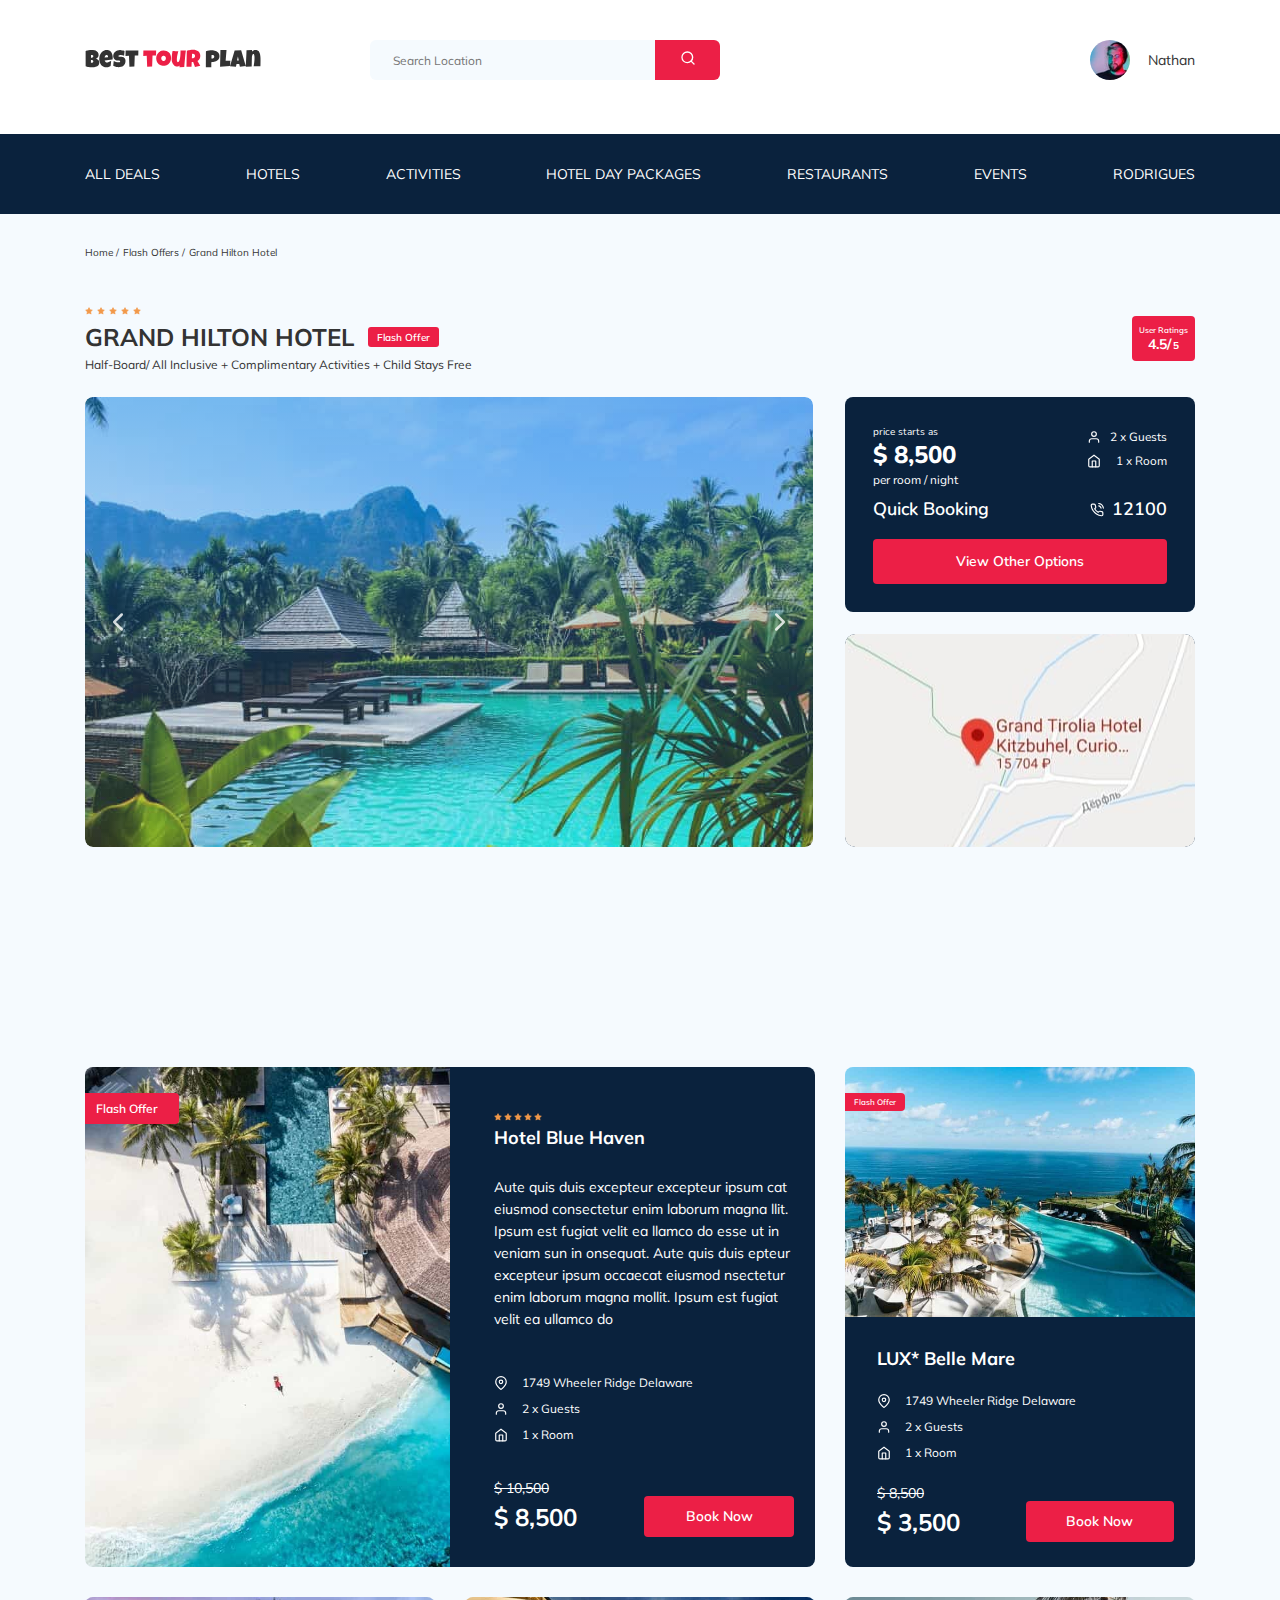
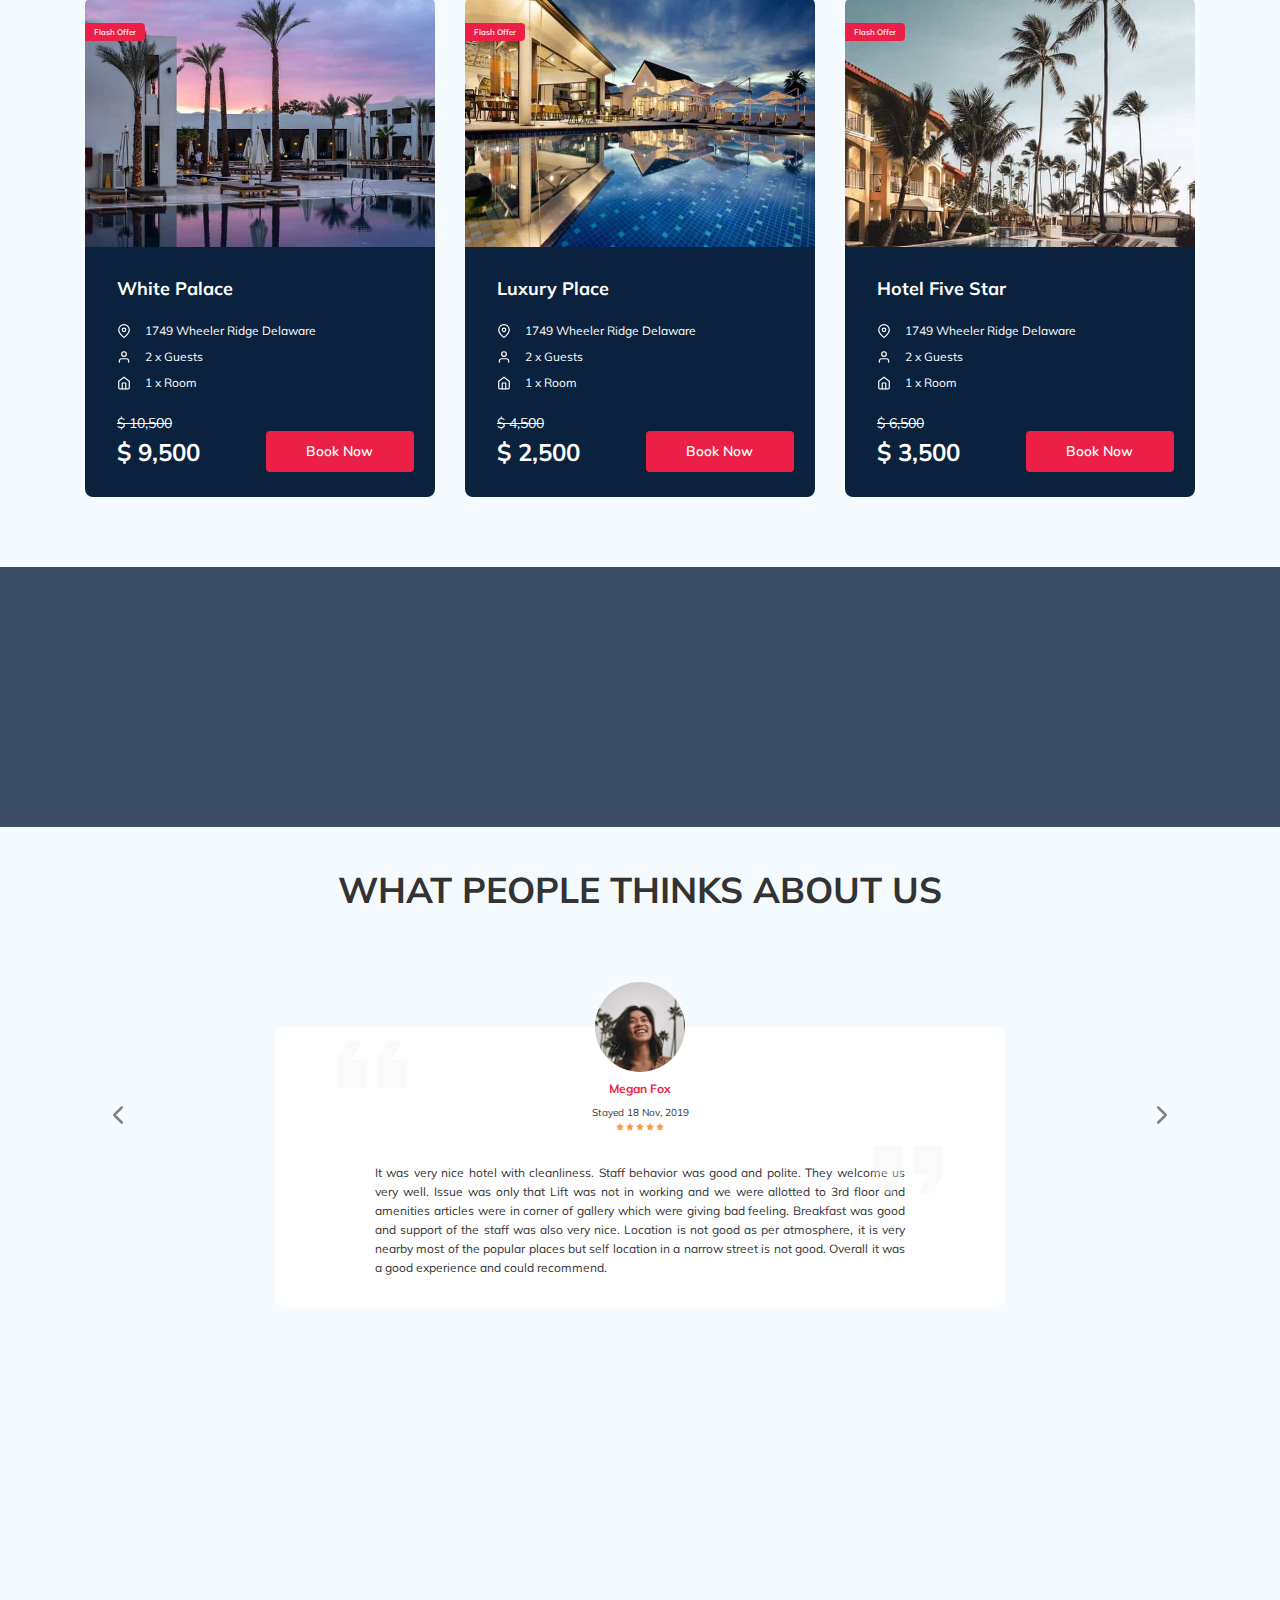
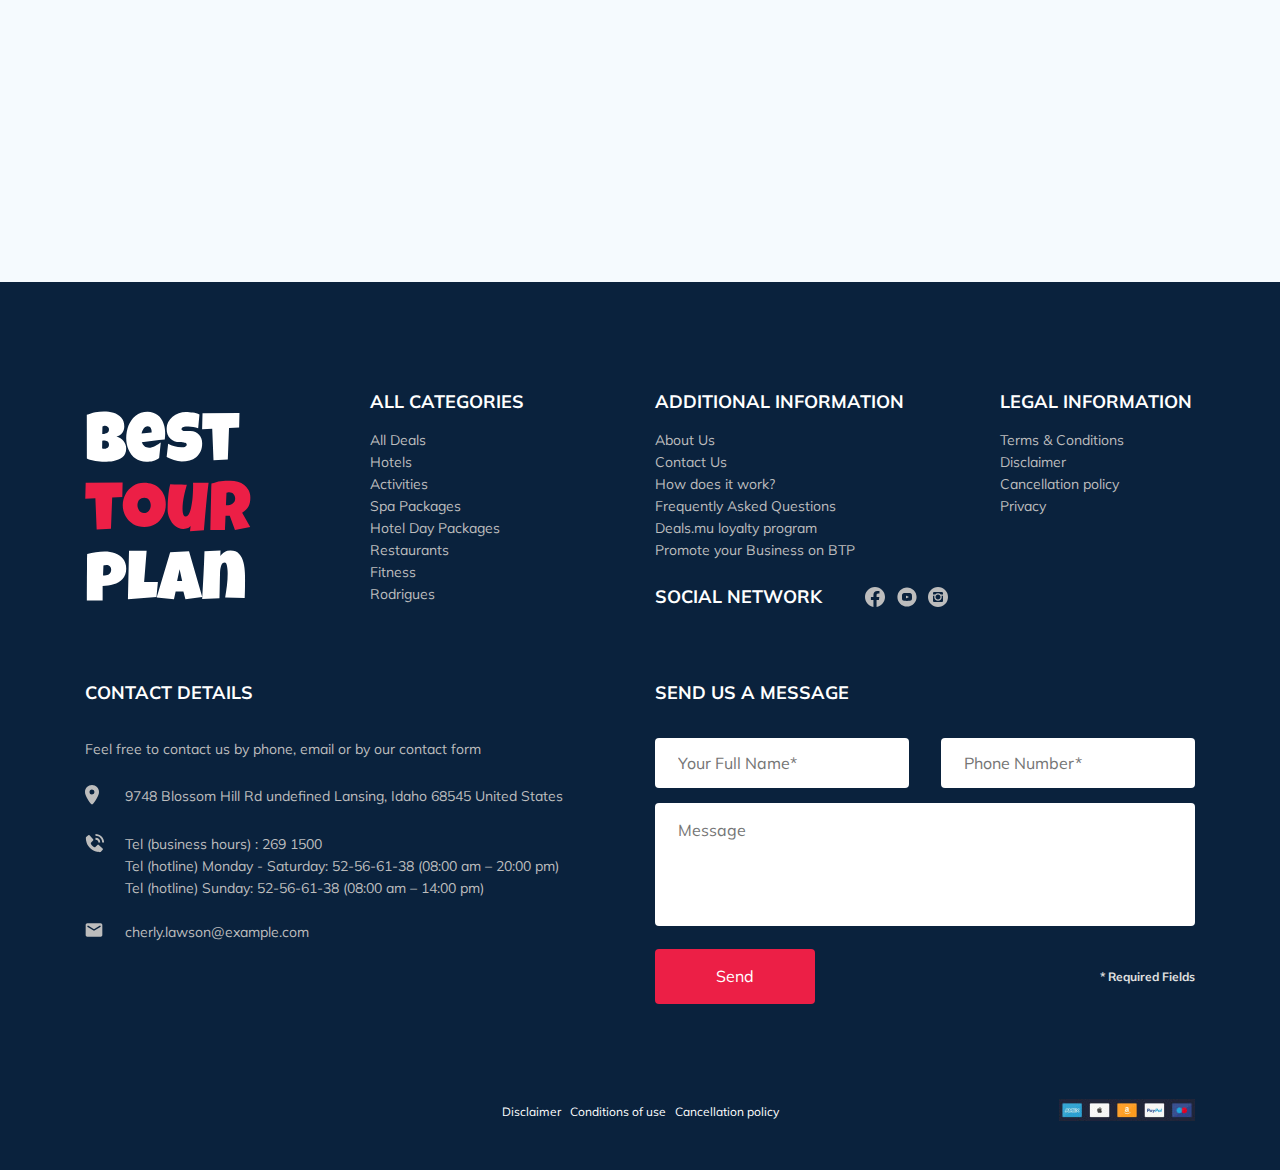
==== commit 14e391db: "Fix: google maps preloading" ====
--- a/index.html
+++ b/index.html
@@ -301,14 +301,9 @@
             </div>
             <!-- /.booking -->
             <div class="map">
-              <iframe
-                class="map-google"
-                src="https://www.google.com/maps/embed?pb=!1m18!1m12!1m3!1d2699.2640198454924!2d12.418718315609166!3d47.42629497917319!2m3!1f0!2f0!3f0!3m2!1i1024!2i768!4f13.1!3m3!1m2!1s0x4776529616349b93%3A0xf9cf0bb05dcf89d0!2sGrand%20Tirolia%20Hotel%20Kitzbuhel%2C%20Curio%20Collection%20by%20Hilton!5e0!3m2!1sru!2sru!4v1596634817027!5m2!1sru!2sru"
-                style="border: 0;"
-                allowfullscreen=""
-                aria-hidden="false"
-                tabindex="0"
-              ></iframe>
+              <div class="map">
+                <div class="map-google"></div>
+              </div>
             </div>
             <!-- /.map -->
           </div>
@@ -1461,6 +1456,6 @@
     <script src="js/parallax.min.js"></script>
     <script src="js/jquery.validate.min.js"></script>
     <script src="js/jquery.mask.min.js"></script>
-    <script src="js/main.js"></script>
+    <script src="js/main.min.js"></script>
   </body>
 </html>
--- a/css/style.css
+++ b/css/style.css
@@ -1,2 +1,2 @@
-*{box-sizing:border-box}body{font-family:'Muli', sans-serif;background-color:#F5FAFE;color:#333}.container{max-width:1110px;margin:auto}img{max-width:100%;height:auto}.input{height:50px;padding:0 23px;background-color:#fff;border-radius:4px;border:none;outline:none}.textarea{resize:none;padding:18px 23px;background-color:#fff;border-radius:4px;border:none;outline:none}.message{padding-top:10px;padding-bottom:50px}.message__link{text-decoration:none;color:#0A223D}label.invalid{margin-top:3px;font-size:12px;color:#EC1F46}.navbar{background-color:#fff}.navbar-top{display:flex;justify-content:space-between;align-items:center;padding-top:40px;padding-bottom:40px}.navbar-top__menu-button{display:none}.navbar__search{margin-right:auto;margin-left:108px}.navbar-bottom{background-color:#0A223D}.navbar-menu{display:flex;align-items:center;justify-content:space-between;flex-wrap:wrap;padding:31px 0;list-style-type:none;font-size:14px;line-height:18px;color:#fff}.navbar-menu__item{margin-right:10px}.navbar-menu__item:last-child{margin-right:0}.navbar-menu__item--mobile--visible{display:none}.navbar-menu__link{color:inherit;text-decoration:none;text-transform:uppercase;word-break:break-word}.logo{width:177px}.search{display:flex;position:relative;height:40px;overflow:hidden;border-radius:6px}.search__input{width:350px;height:100%;padding-left:23px;padding-right:75px;background:#F5FAFE;border:none;font-size:12px;line-height:15px;color:#333}.search__input:focus{outline:none}.search__button{position:absolute;top:0;right:0;min-width:65px;height:100%;border:none;outline:none;background-color:#EC1F46;color:#fff;cursor:pointer;word-break:break-word}.user{display:flex;align-items:center;text-decoration:none}.user__avatar{width:40px;height:40px;margin-left:10px;border-radius:50%;object-fit:cover}.user__name{margin-left:18px;font-size:14px;line-height:18px;color:#333;word-break:break-word}.breadcrumb-list{display:flex;align-items:center;flex-wrap:wrap;margin:0;padding:18px 0;list-style-type:none}.breadcrumb-list__item{font-size:10px;line-height:13px;word-break:break-word}.breadcrumb-list__item:not(:last-child)::after{content:"/";margin-right:4px;word-break:break-word}.breadcrumb-list__link{text-decoration:none;color:inherit}.hotel{padding-top:23px;padding-bottom:70px}.hotel-info{display:flex;align-items:center;justify-content:space-between;flex-wrap:wrap;padding-bottom:20px}.hotel-info__offer{margin-left:14px;margin-top:4px;word-break:break-word}.hotel-info__name{margin-top:4px;margin-bottom:0}.hotel-info__description{margin:5px 0}.hotel-wrapper{display:flex;flex-wrap:wrap;align-items:center}.hotel-name{font-size:24px;line-height:30px;font-weight:700;text-transform:uppercase;word-break:break-word}.hotel-description{font-size:12px;line-height:15px;word-break:break-word}.hotel-grid{display:flex;justify-content:space-between}.hotel-inner{display:flex;flex-direction:column;justify-content:space-between;flex-wrap:wrap}.hotel-slider{width:728px;height:450px}.hotel-slider__button{top:50%;position:absolute;transform:translateY(-50%);z-index:100;width:30px;height:30px;border:none;outline:none;cursor:pointer;background-repeat:no-repeat;background-position:center;background-color:transparent;background-size:10px}.hotel-slider__button--prev{left:18px;background-image:url(../images/icons/arrow-prev-1.svg)}.hotel-slider__button--next{right:18px;background-image:url(../images/icons/arrow-next-1.svg)}.hotel-slider__item{position:relative;width:100%;height:100%;border-radius:8px;overflow:hidden}.hotel-slider__item::after{content:'';width:100%;height:100%;position:absolute;top:0;bottom:0;right:0;left:0;z-index:10;background:linear-gradient(180deg, rgba(0,122,223,0.48) 0%, rgba(255,255,255,0.128) 100%);overflow:hidden}.hotel-slider__image{width:100%;height:100%;object-fit:cover}.swiper-container{margin:0}.swiper-container-initialized{border-radius:8px}.stars{flex-basis:100%}.offer{display:block;max-height:20px;padding:4px 9px;font-weight:600;font-size:10px;line-height:13px;color:#fff;background-color:#EC1F46;border-radius:3px}.rating{display:flex;flex-direction:column;align-items:center;padding:9px 7px 6px;min-height:45px;text-align:center;color:#fff;background-color:#EC1F46;border-radius:4px}.rating__text{font-weight:600;font-size:8px;line-height:10px;word-break:break-word}.rating__counter{font-weight:bold;font-size:14px;line-height:18px}.rating__counter-small{margin-left:-2px;font-size:10px;line-height:13px}.booking{padding:28px;width:350px;min-height:210px;background-color:#0A223D;border-radius:8px;font-family:'Nunito', sans-serif;color:#fff}.booking__info{display:flex;justify-content:space-between;flex-wrap:wrap;margin-bottom:9px;word-break:break-word}.booking__price{display:flex;flex-direction:column;flex-wrap:wrap;word-break:break-word}.booking__start{font-weight:400;font-size:10px;line-height:14px;word-break:break-word}.booking__pricetag{font-weight:800;font-size:24px;line-height:33px;word-break:break-word}.booking__per-room{font-weight:400;font-size:12px;line-height:16px;word-break:break-word}.booking__room{margin-top:4px;word-break:break-word}.booking__text{display:flex;justify-content:space-between;align-items:center;flex-wrap:wrap;margin-bottom:8px;font-weight:400;font-size:12px;line-height:16px;word-break:break-word}.booking__description{margin-left:9px;word-break:break-word}.booking__call-center{display:flex;justify-content:space-between;align-items:center;flex-wrap:wrap;word-break:break-word;margin-bottom:17px}.booking__heading{font-weight:600;font-size:18px;line-height:25px;word-break:break-word}.booking__number{display:flex;justify-content:space-between;align-items:center;font-weight:600;font-size:18px;line-height:25px;color:inherit;text-decoration:none;word-break:break-word}.booking__phone{margin-left:8px;word-break:break-word}.booking__button{width:100%;min-height:45px;border-radius:4px;font-weight:600;font-size:14px;line-height:19px;border:none;outline:none;background-color:#EC1F46;color:#fff;cursor:pointer;word-break:break-word}.map{width:350px;height:213px;border-radius:10px;overflow:hidden}.map-google{width:100%;height:100%;border:none}.packages{padding-top:40px;padding-bottom:70px}.packages-title{margin-top:0;margin-bottom:65px;text-align:center;font-weight:bold;font-size:36px;line-height:45px;text-transform:uppercase;word-break:break-word}.packages-wrapper{display:grid;grid-gap:30px 30px;grid-template-columns:1fr 1fr 1fr;grid-auto-rows:minmax(500px, max-content)}.packages-card{position:relative;display:flex;flex-direction:column;border-radius:8px;overflow:hidden}.packages__card--wide{flex-direction:row;grid-column:1 / span 2}.packages__card--wide .packages-image{width:50%;height:100%}.packages__card--wide .packages-info{width:50%;height:100%;padding:46px 21px 30px 44px}.packages-image{width:100%;height:250px}.packages-image__wrapper{width:100%;height:100%;background-repeat:no-repeat;background-size:cover;background-position:center}.packages-image__wrapper-1{background-image:url(../images/packages/package-1.jpg)}.packages-image__wrapper-2{background-image:url(../images/packages/package-2.jpg)}.packages-image__wrapper-3{background-image:url(../images/packages/package-3.jpg)}.packages-image__wrapper-4{background-image:url(../images/packages/package-4.jpg)}.packages-image__wrapper-5{background-image:url(../images/packages/package-5.jpg)}.packages-image__offer{position:absolute;top:26px;left:0;display:block;max-width:100%;height:auto;padding:4px 9px;font-weight:600;font-size:8px;line-height:10px;color:#fff;background-color:#EC1F46;border-radius:0px 4px 4px 0px;word-break:break-word}.packages-image__offer--wide{padding:8px 21px 8px 11px;font-size:12px;line-height:15px}.packages-info{display:flex;flex-direction:column;justify-content:flex-start;width:100%;min-height:250px;height:calc(100% - 250px);padding:30px 21px 25px 32px;background-color:#0A223D;color:#fff}.packages-info__book{margin-top:auto;margin-bottom:0}.packages-info__stars{margin-bottom:5px}.packages-info__title{margin-top:0;margin-bottom:23px;font-weight:bold;font-size:18px;line-height:23px;word-break:break-word}.packages-info__title--wide{margin-bottom:27px}.packages-info__text{margin-top:0;margin-bottom:45px;font-weight:normal;font-size:14px;line-height:22px;word-break:break-word}.packages-stars{display:flex;align-items:center}.packages-stars__star{width:8px;height:8px;margin-right:2px}.packages-booking{margin-bottom:10px}.packages-booking__text{display:flex;align-items:center;margin-bottom:11px;font-weight:normal;font-size:12px;line-height:15px;word-break:break-word}.packages-booking__text:last-child{margin-bottom:0}.packages-booking__icon{margin-right:14px}.packages-book{display:flex;justify-content:space-between;align-items:flex-end;width:100%}.packages-book__button{display:block;padding:11px 27px;flex-basis:50%;border-radius:4px;font-family:'Nunito', sans-serif;font-weight:600;font-size:14px;line-height:19px;border:none;outline:none;background-color:#EC1F46;color:#fff;cursor:pointer;word-break:break-word}.packages-prices{display:flex;flex-direction:column;flex-basis:50%}.packages-prices__price{margin-bottom:5px;word-break:break-word}.packages-prices__price--old{font-weight:normal;font-size:14px;line-height:18px;text-decoration-line:line-through}.packages-prices__price--new{font-weight:bold;font-size:24px;line-height:30px}.newsletter{position:relative;padding-top:98px;padding-bottom:87px}.newsletter::after{content:"";position:absolute;top:0;bottom:0;left:0;right:0;z-index:5;background-color:rgba(10,34,61,0.8)}.newsletter-wrapper{position:relative;z-index:10;display:flex;justify-content:space-between;align-items:center;max-width:731px;margin:auto}.newsletter-title{display:flex;flex-direction:column;flex-wrap:wrap;max-width:50%;margin:0;color:#fff;font-weight:300;font-size:24px;line-height:30px;word-break:break-word}.newsletter-title__strong{text-transform:uppercase;font-weight:600;font-size:36px;line-height:45px;word-break:break-word}.subscribe{position:relative;width:350px;max-width:50%;height:55px}.subscribe__input{width:100%;height:100%;padding-left:33px;padding-right:75px;border:none;font-weight:300;font-size:14px;line-height:18px;border-radius:4px}.subscribe__input-group{width:100%;height:100%}.subscribe__input:focus{outline:none}.subscribe__input::placeholder{color:#BDBDBD}.subscribe__button{position:absolute;top:0;right:0;height:100%;min-width:65px;max-width:100px;border-top-right-radius:4px;border-bottom-right-radius:4px;font-weight:bold;font-size:12px;line-height:15px;border:none;outline:none;background-color:#EC1F46;color:#fff;cursor:pointer;word-break:break-word}.parallax-window{min-height:260px;background:transparent}.reviews{padding-top:40px;padding-bottom:70px}.reviews__title{margin-top:0;margin-bottom:70px;font-weight:bold;font-size:36px;line-height:45px;text-align:center;text-transform:uppercase;word-break:break-word}.reviews-slider__item{position:relative;display:flex;flex-direction:column;align-items:center;max-width:730px;margin:45px auto 0;padding:0 100px 30px;background-color:#fff;border-radius:8px}.reviews-slider__item::before,.reviews-slider__item::after{content:"";position:absolute;width:70px;height:48px;background-repeat:no-repeat}.reviews-slider__item::before{top:13px;left:62px;background-image:url(../images/icons/quote-left.svg)}.reviews-slider__item::after{top:118px;right:62px;background-image:url(../images/icons/quote-right.svg)}.reviews-slider__profile{display:flex;flex-direction:column;align-items:center;margin-top:-45px;margin-bottom:32px}.reviews-slider__avatar{width:90px;height:90px;margin-bottom:9px;border-radius:50%;object-fit:cover}.reviews-slider__username{margin-top:0;margin-bottom:10px;font-weight:bold;font-size:12px;line-height:15px;color:#EC1F46;word-break:break-word}.reviews-slider__date{margin-top:0;margin-bottom:4px;font-weight:normal;font-size:10px;line-height:13px;word-break:break-word}.reviews-slider__rating{display:flex;align-items:center}.reviews-slider__rating-star{margin:0 1px}.reviews-slider__text{margin:0;font-weight:normal;font-size:12px;line-height:19px;text-align:justify}.reviews-slider__button{top:133px;position:absolute;transform:translateY(-50%);z-index:100;width:30px;height:30px;border:none;outline:none;cursor:pointer;background-repeat:no-repeat;background-position:center;background-color:transparent;background-size:10px}.reviews-slider__button--prev{left:18px;background-image:url(../images/icons/arrow-prev-2.svg)}.reviews-slider__button--next{right:18px;background-image:url(../images/icons/arrow-next-2.svg)}.activities{padding-top:60px;padding-bottom:100px}.activities__title{margin-top:0;margin-bottom:60px;font-weight:bold;font-size:24px;line-height:30px;text-transform:uppercase;word-break:break-word}.activities-wrapper{display:flex;justify-content:space-between}.card{position:relative;display:flex;flex-direction:column;align-items:flex-start;width:255px;height:255px;padding:25px;border-radius:6px;overflow:hidden}.card__image{position:absolute;left:0;right:0;top:0;bottom:0;z-index:-2;height:100%;width:100%;object-fit:cover}.card::before{content:"";position:absolute;top:0;bottom:0;left:0;right:0;z-index:-1;background:linear-gradient(179.83deg, rgba(196,196,196,0) 35.34%, #0A223D 99.85%)}.card__title{margin-top:auto;margin-bottom:18px;font-weight:bold;font-size:16px;line-height:20px;color:#fff;word-break:break-word}.card__button{padding:7px 22px;max-width:100%;border-radius:4px;font-family:'Nunito', sans-serif;font-weight:600;font-size:12px;line-height:16px;border:none;outline:none;background-color:#EC1F46;color:#fff;cursor:pointer;word-break:break-word}.footer{padding-top:108px;padding-bottom:46px;background-color:#0A223D;color:#fff}.footer-wrapper{display:grid;grid-template-columns:repeat(4, minmax(250px, 1fr));grid-column-gap:30px;grid-auto-rows:minmax(60px, min-content);align-items:start}.footer__logo{width:166px;align-self:center;grid-row:1 / 3}.footer__categories{grid-row:1 / 4}.footer__social-network{display:flex;align-items:center;margin-top:24px;grid-row:2 / 4;grid-column:span 2}.footer__social-links{display:flex;align-items:center;justify-content:space-between;min-width:83px;height:auto}.footer__social-link{line-height:0}.footer__social-icon{width:20px;height:20px}.footer__legal-info{padding-left:60px}.footer__contact-details{grid-column:span 2}.footer__contact-form{grid-column:span 2}.footer__bottom{grid-column:span 4}.footer__title{margin-top:0;margin-bottom:16px;font-weight:bold;font-size:18px;line-height:23px;text-transform:uppercase;color:inherit;word-break:break-word}.footer__title--inline{margin-bottom:0;margin-right:43px}.footer__title--mb-3{margin-bottom:34px}.footer__ul{margin:0;padding:0;list-style-type:none}.footer__item{display:flex;align-items:flex-start;font-weight:normal;font-size:14px;line-height:22px;color:#BDBDBD;word-break:break-word}.footer__item--mb-2{margin-bottom:22px}.footer__item--mb-2:last-child{margin-bottom:0}.footer__link{text-decoration:none;color:inherit;word-break:break-word;cursor:pointer}.footer__phone{margin:0}.footer__text{margin-top:0;margin-bottom:25px;font-weight:normal;font-size:14px;line-height:22px;color:#BDBDBD;word-break:break-word}.footer__icon-wrapper{min-width:40px;width:40px}.footer-form__bottom{display:flex;justify-content:space-between;align-items:center;width:100%}.footer__form{display:flex;justify-content:space-between;flex-wrap:wrap}.footer__input{width:100%}.footer__input-group{flex-basis:47%;margin-bottom:15px}.footer__textarea{flex-basis:100%;height:123px;margin-bottom:23px}.footer__button{min-width:160px;min-height:50px;padding:18px;border-radius:4px;border:none;outline:none;background-color:#EC1F46;color:#fff;cursor:pointer;word-break:break-word}.footer__info{display:block;font-weight:bold;font-size:12px;line-height:15px;color:#E0E0E0;word-break:break-word}.footer-bottom{display:grid;grid-template-columns:repeat(4, 1fr);column-gap:30px;align-items:center}.footer-bottom__text{grid-column:2 / 4;font-weight:normal;font-size:12px;line-height:15px;color:#fff;text-align:center}.footer-bottom__link{margin-right:6px;color:inherit;text-decoration:none;word-break:break-word}.footer-bottom__link:last-child{margin-right:0}.footer-bottom__payments-info{grid-column:span 1;margin-left:auto}.footer__bottom{margin-top:95px}.modal__overlay{position:fixed;top:0;right:0;bottom:0;left:0;z-index:100;background:rgba(0,143,223,0.39);visibility:hidden;opacity:0;transition:opacity 0.2s}.modal__overlay--visible{visibility:visible;opacity:1}.modal__dialog{position:fixed;top:50%;left:50%;transform:translate(-50%, -50%);width:478px;max-width:100%;min-width:300px;z-index:101;padding:33px 88px;border-radius:8px;background-color:#0A223D;color:#fff;visibility:hidden;opacity:0;transition:opacity 0.2s}.modal__dialog--visible{visibility:visible;opacity:1}.modal__close{position:absolute;top:17px;right:18px;text-decoration:none;cursor:pointer}.modal-form{display:flex;align-items:center;justify-content:space-between;flex-wrap:wrap}.modal-form__bottom{display:flex;justify-content:space-between;align-items:center;width:100%}.modal__title{margin-top:0;margin-bottom:15px;text-align:center;font-weight:bold;font-size:18px;line-height:23px;text-transform:uppercase}.modal__input{flex-basis:100%;margin-top:15px}.modal__input:first-child{margin-top:0}.modal__textarea{flex-basis:100%;min-height:123px;margin-top:15px}.modal__button{min-width:160px;height:50px;padding:0 18px;margin-top:15px;border-radius:4px;border:none;outline:none;background-color:#EC1F46;color:#fff;cursor:pointer;word-break:break-word}.modal__info{display:block;font-weight:bold;font-size:12px;line-height:15px;color:#E0E0E0;word-break:break-word}.modal-open{overflow:hidden}@media (max-width: 1200px){.container{max-width:960px}.hotel-slider{width:580px}.card{width:225px;height:225px}.footer-wrapper{grid-template-columns:repeat(4, 1fr)}.footer__legal-info{padding-left:0}.footer__input{flex-basis:100%}}@media (max-width: 992px){.container{max-width:700px}.logo{width:133px}.navbar-top{padding-top:30px;padding-bottom:30px}.navbar__search{margin-left:auto}.navbar-menu{padding-top:22px;padding-bottom:22px}.navbar-menu__link{font-size:12px;line-height:15px}.search__input{width:340px}.hotel-grid{flex-direction:column;width:100%}.hotel-slider{width:100%}.hotel__slider{margin-bottom:30px}.hotel-inner{flex-direction:row}.packages-wrapper{grid-template-columns:1fr 1fr}.booking{width:340px}.map{width:340px}.newsletter-wrapper{max-width:700px}.reviews{padding-bottom:60px}.reviews__title{margin-bottom:50px;font-size:30px;line-height:38px}.reviews-slider__item{max-width:580px;padding:0 60px 30px}.reviews-slider__button--prev{left:0}.reviews-slider__button--next{right:0}.activities{padding-bottom:70px}.activities-wrapper{flex-wrap:wrap}.activities__card{margin-bottom:20px}.activities__card:nth-last-child(-n+2){margin-bottom:0}.card{width:48.5%;height:255px}.footer{padding-bottom:33px}.footer-wrapper{grid-template-columns:repeat(6, 1fr);grid-row-gap:40px}.footer__logo{grid-row:1 / 2;grid-column:span 2}.footer__legal-info{grid-column:span 2}.footer__social-network{grid-row:1 / 2;grid-column:span 4;align-self:center}.footer__categories{grid-row:2 / 3;grid-column:span 2}.footer__additional-info{grid-column:span 2}.footer__contact-details{grid-row:3;grid-column:span 5}.footer__contact-form{grid-row:4;grid-column:span 5}.footer__input-group{flex-basis:49%}.footer-bottom{grid-template-columns:repeat(2, 1f)}.footer-bottom__text{grid-column:span 2;text-align:left}.footer-bottom__payments-info{grid-column:span 2}.footer__bottom{margin-top:56px}.modal__dialog{padding:30px 40px}}@media (max-width: 768px){body{padding-top:78px}.container{max-width:576px;width:87.5%}.navbar--mobile--fixed{position:fixed;left:0;top:0;right:0;z-index:99}.navbar__search--mobile--hidden,.navbar__user--mobile--hidden{display:none}.navbar__search--mobile--visible,.navbar__user--mobile--visible{display:flex}.navbar__user{flex-direction:column;justify-content:center}.navbar__search--mobile--visible{width:245px}.navbar-bottom{display:none;position:fixed;top:78px;left:0;right:0;padding-top:30px;padding-bottom:68px}.navbar-bottom--visible{display:block}.navbar-menu{flex-direction:column}.navbar-menu__item{margin-right:0;margin-bottom:20px}.navbar-menu__item:last-child{margin-bottom:0}.navbar-menu__item--mobile--visible{display:block}.navbar-menu--mobile{margin:0;padding:0}.user__avatar{margin-left:0;margin-bottom:10px}.user__name--light{margin-left:0;color:#fff}.search__input{width:100%}.menu-button{display:flex;flex-direction:column;align-items:center;justify-content:space-between;width:16px;height:11px;border:none;outline:none;background-color:#fff;cursor:pointer}.menu-button__line{width:16px;height:1px;padding:0;background-color:#333}.hotel{padding-top:5px}.hotel-wrapper{justify-content:space-between}.hotel-info__text{width:100%}.hotel-info__name{margin-top:10px}.hotel-info__rating{display:none}.hotel-info__offer{order:-1;margin-left:0}.hotel-name{flex-basis:100%}.hotel-inner{flex-direction:column;min-height:450px}.hotel-slider{height:350px}.packages{padding-bottom:60px}.packages-wrapper{grid-template-columns:100%}.packages__card--wide{flex-direction:column;grid-column:1 / span 1}.packages__card--wide .packages-image{width:100%;height:250px}.packages__card--wide .packages-info{width:100%;height:calc(100% - 250px);padding:30px}.packages-image__offer--wide{padding:4px 9px;font-size:8px;line-height:10px}.packages-title{margin-bottom:50px;font-size:26px;line-height:32px}.packages-book{flex-direction:column;justify-content:flex-start;align-items:start}.packages-book__button{max-width:100%;width:100%}.packages-prices{margin-bottom:15px}.packages-info{padding:30px;height:calc(100% - 250px)}.packages-info__text{display:none}.packages-info__title{margin-bottom:20px}.packages-info__book{margin-top:20px}.packages-info__stars{display:none}.stars{flex-basis:auto}.booking{width:100%}.map{width:100%}.newsletter-wrapper{flex-direction:column;align-items:flex-start;width:87.5%}.newsletter__title{margin-bottom:37px;max-width:100%}.subscribe{max-width:100%}.reviews__title{font-size:26px;line-height:32px}.reviews-slider__item{padding:0 30px 30px}.reviews-slider__item::before,.reviews-slider__item::after{display:none}.reviews-slider__button{top:45px}.reviews-slider__button--prev{left:50%;transform:translate(-50%, -50%);margin-left:-80px}.reviews-slider__button--next{right:50%;transform:translate(50%, -50%);margin-right:-80px}.footer__input-group{flex-basis:100%}.footer-bottom{grid-template-columns:1fr}.footer-bottom__text{grid-column:span 1;margin-bottom:10px}.footer-bottom__payments-info{grid-column:span 1;margin-left:0}.footer__bottom{margin-top:30px}.modal__dialog{width:87.5%}.modal-form__bottom{flex-direction:column;align-items:start}.modal__info{margin-top:15px;order:-1}}@media (max-width: 576px){body{padding-top:74px}.logo{width:99px}.navbar-top{padding-top:28px;padding-bottom:28px}.navbar-bottom--visible{top:74px}.hotel-slider{height:180px}.hotel__slider{margin-bottom:20px}.packages-title{margin-bottom:42px;font-size:18px;line-height:23px}.newsletter{padding-top:76px;padding-bottom:83px}.newsletter-title{font-size:20px;line-height:25px}.newsletter-title__strong{margin-top:5px;font-size:30px;line-height:38px}.subscribe{width:100%}.reviews{padding-bottom:50px}.reviews__title{margin-bottom:42px;padding:0 18px;font-size:18px;line-height:23px}.activities{padding-top:40px;padding-bottom:60px}.activities__title{margin-bottom:36px;font-size:18px;line-height:23px}.activities__card{margin-bottom:20px}.activities__card:nth-last-child(2){margin-bottom:20px}.activities__card:last-child{margin-bottom:0}.card{width:100%;height:255px}.footer{padding-top:70px;padding-bottom:20px}.footer-wrapper{grid-template-columns:1fr;grid-row-gap:30px}.footer__logo{grid-row:1;grid-column:1}.footer__social-network{grid-row:2;grid-column:1;margin-top:0;flex-direction:column;align-items:start}.footer__legal-info{grid-row:3;grid-column:1}.footer__additional-info{grid-row:4;grid-column:1}.footer__categories{grid-row:5;grid-column:1}.footer__contact-details{grid-row:6;grid-column:1}.footer__contact-form{grid-row:7;grid-column:1}.footer__title{margin-bottom:15px}.footer__title--inline{margin-right:0}.footer__icon-wrapper{min-width:30px;width:30px}.footer__textarea{margin-bottom:15px}.footer-form__bottom{flex-direction:column;align-items:start}.footer__info{margin-bottom:15px;order:-1}.modal__dialog{padding:30px 20px}}
+*{box-sizing:border-box}body{font-family:'Muli', sans-serif;background-color:#F5FAFE;color:#333}.container{max-width:1110px;margin:auto}img{max-width:100%;height:auto}.input{height:50px;padding:0 23px;background-color:#fff;border-radius:4px;border:none;outline:none}.textarea{resize:none;padding:18px 23px;background-color:#fff;border-radius:4px;border:none;outline:none}.message{padding-top:10px;padding-bottom:50px}.message__link{text-decoration:none;color:#0A223D}label.invalid{margin-top:3px;font-size:12px;color:#EC1F46;word-break:break-word}.navbar{background-color:#fff}.navbar-top{display:flex;justify-content:space-between;align-items:center;padding-top:40px;padding-bottom:40px}.navbar-top__menu-button{display:none}.navbar__search{margin-right:auto;margin-left:108px}.navbar-bottom{background-color:#0A223D}.navbar-menu{display:flex;align-items:center;justify-content:space-between;flex-wrap:wrap;padding:31px 0;list-style-type:none;font-size:14px;line-height:18px;color:#fff}.navbar-menu__item{margin-right:10px}.navbar-menu__item:last-child{margin-right:0}.navbar-menu__item--mobile--visible{display:none}.navbar-menu__link{color:inherit;text-decoration:none;text-transform:uppercase;word-break:break-word}.logo{width:177px}.search{display:flex;position:relative;height:40px;overflow:hidden;border-radius:6px}.search__input{width:350px;height:100%;padding-left:23px;padding-right:75px;background:#F5FAFE;border:none;font-size:12px;line-height:15px;color:#333}.search__input:focus{outline:none}.search__button{position:absolute;top:0;right:0;min-width:65px;height:100%;border:none;outline:none;background-color:#EC1F46;color:#fff;cursor:pointer;word-break:break-word}.user{display:flex;align-items:center;text-decoration:none}.user__avatar{width:40px;height:40px;margin-left:10px;border-radius:50%;object-fit:cover}.user__name{margin-left:18px;font-size:14px;line-height:18px;color:#333;word-break:break-word}.breadcrumb-list{display:flex;align-items:center;flex-wrap:wrap;margin:0;padding:18px 0;list-style-type:none}.breadcrumb-list__item{font-size:10px;line-height:13px;word-break:break-word}.breadcrumb-list__item:not(:last-child)::after{content:"/";margin-right:4px;word-break:break-word}.breadcrumb-list__link{text-decoration:none;color:inherit}.hotel{padding-top:23px;padding-bottom:70px}.hotel-info{display:flex;align-items:center;justify-content:space-between;flex-wrap:wrap;padding-bottom:20px}.hotel-info__offer{margin-left:14px;margin-top:4px;word-break:break-word}.hotel-info__name{margin-top:4px;margin-bottom:0}.hotel-info__description{margin:5px 0}.hotel-wrapper{display:flex;flex-wrap:wrap;align-items:center}.hotel-name{font-size:24px;line-height:30px;font-weight:700;text-transform:uppercase;word-break:break-word}.hotel-description{font-size:12px;line-height:15px;word-break:break-word}.hotel-grid{display:flex;justify-content:space-between}.hotel-inner{display:flex;flex-direction:column;justify-content:space-between;flex-wrap:wrap}.hotel-slider{width:728px;height:450px}.hotel-slider__button{top:50%;position:absolute;transform:translateY(-50%);z-index:100;width:30px;height:30px;border:none;outline:none;cursor:pointer;background-repeat:no-repeat;background-position:center;background-color:transparent;background-size:10px}.hotel-slider__button--prev{left:18px;background-image:url(../images/icons/arrow-prev-1.svg)}.hotel-slider__button--next{right:18px;background-image:url(../images/icons/arrow-next-1.svg)}.hotel-slider__item{position:relative;width:100%;height:100%;border-radius:8px;overflow:hidden}.hotel-slider__item::after{content:'';width:100%;height:100%;position:absolute;top:0;bottom:0;right:0;left:0;z-index:10;background:linear-gradient(180deg, rgba(0,122,223,0.48) 0%, rgba(255,255,255,0.128) 100%);overflow:hidden}.hotel-slider__image{width:100%;height:100%;object-fit:cover}.swiper-container{margin:0}.swiper-container-initialized{border-radius:8px}.stars{flex-basis:100%}.offer{display:block;max-height:20px;padding:4px 9px;font-weight:600;font-size:10px;line-height:13px;color:#fff;background-color:#EC1F46;border-radius:3px}.rating{display:flex;flex-direction:column;align-items:center;padding:9px 7px 6px;min-height:45px;text-align:center;color:#fff;background-color:#EC1F46;border-radius:4px}.rating__text{font-weight:600;font-size:8px;line-height:10px;word-break:break-word}.rating__counter{font-weight:bold;font-size:14px;line-height:18px}.rating__counter-small{margin-left:-2px;font-size:10px;line-height:13px}.booking{padding:28px;width:350px;min-height:210px;background-color:#0A223D;border-radius:8px;font-family:'Nunito', sans-serif;color:#fff}.booking__info{display:flex;justify-content:space-between;flex-wrap:wrap;margin-bottom:9px;word-break:break-word}.booking__price{display:flex;flex-direction:column;flex-wrap:wrap;word-break:break-word}.booking__start{font-weight:400;font-size:10px;line-height:14px;word-break:break-word}.booking__pricetag{font-weight:800;font-size:24px;line-height:33px;word-break:break-word}.booking__per-room{font-weight:400;font-size:12px;line-height:16px;word-break:break-word}.booking__room{margin-top:4px;word-break:break-word}.booking__text{display:flex;justify-content:space-between;align-items:center;flex-wrap:wrap;margin-bottom:8px;font-weight:400;font-size:12px;line-height:16px;word-break:break-word}.booking__description{margin-left:9px;word-break:break-word}.booking__call-center{display:flex;justify-content:space-between;align-items:center;flex-wrap:wrap;word-break:break-word;margin-bottom:17px}.booking__heading{font-weight:600;font-size:18px;line-height:25px;word-break:break-word}.booking__number{display:flex;justify-content:space-between;align-items:center;font-weight:600;font-size:18px;line-height:25px;color:inherit;text-decoration:none;word-break:break-word}.booking__phone{margin-left:8px;word-break:break-word}.booking__button{width:100%;min-height:45px;border-radius:4px;font-weight:600;font-size:14px;line-height:19px;border:none;outline:none;background-color:#EC1F46;color:#fff;cursor:pointer;word-break:break-word}.map{width:350px;height:213px;border-radius:10px;overflow:hidden}.map-google{width:100%;height:100%;border:none;background-color:#0A223D;background-image:url(../images/google-map-preload.jpg);background-position:center;background-repeat:no-repeat}.packages{padding-top:40px;padding-bottom:70px}.packages-title{margin-top:0;margin-bottom:65px;text-align:center;font-weight:bold;font-size:36px;line-height:45px;text-transform:uppercase;word-break:break-word}.packages-wrapper{display:grid;grid-gap:30px 30px;grid-template-columns:1fr 1fr 1fr;grid-auto-rows:minmax(500px, max-content)}.packages-card{position:relative;display:flex;flex-direction:column;border-radius:8px;overflow:hidden}.packages__card--wide{flex-direction:row;grid-column:1 / span 2}.packages__card--wide .packages-image{width:50%;height:100%}.packages__card--wide .packages-info{width:50%;height:100%;padding:46px 21px 30px 44px}.packages-image{width:100%;height:250px}.packages-image__wrapper{width:100%;height:100%;background-repeat:no-repeat;background-size:cover;background-position:center}.packages-image__wrapper-1{background-image:url(../images/packages/package-1.jpg)}.packages-image__wrapper-2{background-image:url(../images/packages/package-2.jpg)}.packages-image__wrapper-3{background-image:url(../images/packages/package-3.jpg)}.packages-image__wrapper-4{background-image:url(../images/packages/package-4.jpg)}.packages-image__wrapper-5{background-image:url(../images/packages/package-5.jpg)}.packages-image__offer{position:absolute;top:26px;left:0;display:block;max-width:100%;height:auto;padding:4px 9px;font-weight:600;font-size:8px;line-height:10px;color:#fff;background-color:#EC1F46;border-radius:0px 4px 4px 0px;word-break:break-word}.packages-image__offer--wide{padding:8px 21px 8px 11px;font-size:12px;line-height:15px}.packages-info{display:flex;flex-direction:column;justify-content:flex-start;width:100%;min-height:250px;height:calc(100% - 250px);padding:30px 21px 25px 32px;background-color:#0A223D;color:#fff}.packages-info__book{margin-top:auto;margin-bottom:0}.packages-info__stars{margin-bottom:5px}.packages-info__title{margin-top:0;margin-bottom:23px;font-weight:bold;font-size:18px;line-height:23px;word-break:break-word}.packages-info__title--wide{margin-bottom:27px}.packages-info__text{margin-top:0;margin-bottom:45px;font-weight:normal;font-size:14px;line-height:22px;word-break:break-word}.packages-stars{display:flex;align-items:center}.packages-stars__star{width:8px;height:8px;margin-right:2px}.packages-booking{margin-bottom:10px}.packages-booking__text{display:flex;align-items:center;margin-bottom:11px;font-weight:normal;font-size:12px;line-height:15px;word-break:break-word}.packages-booking__text:last-child{margin-bottom:0}.packages-booking__icon{margin-right:14px}.packages-book{display:flex;justify-content:space-between;align-items:flex-end;width:100%}.packages-book__button{display:block;padding:11px 27px;flex-basis:50%;border-radius:4px;font-family:'Nunito', sans-serif;font-weight:600;font-size:14px;line-height:19px;border:none;outline:none;background-color:#EC1F46;color:#fff;cursor:pointer;word-break:break-word}.packages-prices{display:flex;flex-direction:column;flex-basis:50%}.packages-prices__price{margin-bottom:5px;word-break:break-word}.packages-prices__price--old{font-weight:normal;font-size:14px;line-height:18px;text-decoration-line:line-through}.packages-prices__price--new{font-weight:bold;font-size:24px;line-height:30px}.newsletter{position:relative;padding-top:98px;padding-bottom:87px}.newsletter::after{content:"";position:absolute;top:0;bottom:0;left:0;right:0;z-index:5;background-color:rgba(10,34,61,0.8)}.newsletter-wrapper{position:relative;z-index:10;display:flex;justify-content:space-between;align-items:center;max-width:731px;margin:auto}.newsletter-title{display:flex;flex-direction:column;flex-wrap:wrap;max-width:50%;margin:0;color:#fff;font-weight:300;font-size:24px;line-height:30px;word-break:break-word}.newsletter-title__strong{text-transform:uppercase;font-weight:600;font-size:36px;line-height:45px;word-break:break-word}.subscribe{position:relative;width:350px;max-width:50%;height:55px}.subscribe__input{width:100%;height:100%;padding-left:33px;padding-right:75px;border:none;font-weight:300;font-size:14px;line-height:18px;border-radius:4px}.subscribe__input-group{width:100%;height:100%}.subscribe__input:focus{outline:none}.subscribe__input::placeholder{color:#BDBDBD}.subscribe__button{position:absolute;top:0;right:0;height:100%;min-width:65px;max-width:100px;border-top-right-radius:4px;border-bottom-right-radius:4px;font-weight:bold;font-size:12px;line-height:15px;border:none;outline:none;background-color:#EC1F46;color:#fff;cursor:pointer;word-break:break-word}.parallax-window{min-height:260px;background:transparent}.reviews{padding-top:40px;padding-bottom:70px}.reviews__title{margin-top:0;margin-bottom:70px;font-weight:bold;font-size:36px;line-height:45px;text-align:center;text-transform:uppercase;word-break:break-word}.reviews-slider__item{position:relative;display:flex;flex-direction:column;align-items:center;max-width:730px;margin:45px auto 0;padding:0 100px 30px;background-color:#fff;border-radius:8px}.reviews-slider__item::before,.reviews-slider__item::after{content:"";position:absolute;width:70px;height:48px;background-repeat:no-repeat}.reviews-slider__item::before{top:13px;left:62px;background-image:url(../images/icons/quote-left.svg)}.reviews-slider__item::after{top:118px;right:62px;background-image:url(../images/icons/quote-right.svg)}.reviews-slider__profile{display:flex;flex-direction:column;align-items:center;margin-top:-45px;margin-bottom:32px}.reviews-slider__avatar{width:90px;height:90px;margin-bottom:9px;border-radius:50%;object-fit:cover}.reviews-slider__username{margin-top:0;margin-bottom:10px;font-weight:bold;font-size:12px;line-height:15px;color:#EC1F46;word-break:break-word}.reviews-slider__date{margin-top:0;margin-bottom:4px;font-weight:normal;font-size:10px;line-height:13px;word-break:break-word}.reviews-slider__rating{display:flex;align-items:center}.reviews-slider__rating-star{margin:0 1px}.reviews-slider__text{margin:0;font-weight:normal;font-size:12px;line-height:19px;text-align:justify}.reviews-slider__button{top:133px;position:absolute;transform:translateY(-50%);z-index:100;width:30px;height:30px;border:none;outline:none;cursor:pointer;background-repeat:no-repeat;background-position:center;background-color:transparent;background-size:10px}.reviews-slider__button--prev{left:18px;background-image:url(../images/icons/arrow-prev-2.svg)}.reviews-slider__button--next{right:18px;background-image:url(../images/icons/arrow-next-2.svg)}.activities{padding-top:60px;padding-bottom:100px}.activities__title{margin-top:0;margin-bottom:60px;font-weight:bold;font-size:24px;line-height:30px;text-transform:uppercase;word-break:break-word}.activities-wrapper{display:flex;justify-content:space-between}.card{position:relative;display:flex;flex-direction:column;align-items:flex-start;width:255px;height:255px;padding:25px;border-radius:6px;overflow:hidden}.card__image{position:absolute;left:0;right:0;top:0;bottom:0;z-index:-2;height:100%;width:100%;object-fit:cover}.card::before{content:"";position:absolute;top:0;bottom:0;left:0;right:0;z-index:-1;background:linear-gradient(179.83deg, rgba(196,196,196,0) 35.34%, #0A223D 99.85%)}.card__title{margin-top:auto;margin-bottom:18px;font-weight:bold;font-size:16px;line-height:20px;color:#fff;word-break:break-word}.card__button{padding:7px 22px;max-width:100%;border-radius:4px;font-family:'Nunito', sans-serif;font-weight:600;font-size:12px;line-height:16px;border:none;outline:none;background-color:#EC1F46;color:#fff;cursor:pointer;word-break:break-word}.footer{padding-top:108px;padding-bottom:46px;background-color:#0A223D;color:#fff}.footer-wrapper{display:grid;grid-template-columns:repeat(4, minmax(250px, 1fr));grid-column-gap:30px;grid-auto-rows:minmax(60px, min-content);align-items:start}.footer__logo{width:166px;align-self:center;grid-row:1 / 3}.footer__categories{grid-row:1 / 4}.footer__social-network{display:flex;align-items:center;margin-top:24px;grid-row:2 / 4;grid-column:span 2}.footer__social-links{display:flex;align-items:center;justify-content:space-between;min-width:83px;height:auto}.footer__social-link{line-height:0}.footer__social-icon{width:20px;height:20px}.footer__legal-info{padding-left:60px}.footer__contact-details{grid-column:span 2}.footer__contact-form{grid-column:span 2}.footer__bottom{grid-column:span 4}.footer__title{margin-top:0;margin-bottom:16px;font-weight:bold;font-size:18px;line-height:23px;text-transform:uppercase;color:inherit;word-break:break-word}.footer__title--inline{margin-bottom:0;margin-right:43px}.footer__title--mb-3{margin-bottom:34px}.footer__ul{margin:0;padding:0;list-style-type:none}.footer__item{display:flex;align-items:flex-start;font-weight:normal;font-size:14px;line-height:22px;color:#BDBDBD;word-break:break-word}.footer__item--mb-2{margin-bottom:22px}.footer__item--mb-2:last-child{margin-bottom:0}.footer__link{text-decoration:none;color:inherit;word-break:break-word;cursor:pointer}.footer__phone{margin:0}.footer__text{margin-top:0;margin-bottom:25px;font-weight:normal;font-size:14px;line-height:22px;color:#BDBDBD;word-break:break-word}.footer__icon-wrapper{min-width:40px;width:40px}.footer-form__bottom{display:flex;justify-content:space-between;align-items:center;width:100%}.footer__form{display:flex;justify-content:space-between;flex-wrap:wrap}.footer__input{width:100%}.footer__input-group{flex-basis:47%;margin-bottom:15px}.footer__textarea{flex-basis:100%;height:123px;margin-bottom:23px}.footer__button{min-width:160px;min-height:50px;padding:18px;border-radius:4px;border:none;outline:none;background-color:#EC1F46;color:#fff;cursor:pointer;word-break:break-word}.footer__info{display:block;font-weight:bold;font-size:12px;line-height:15px;color:#E0E0E0;word-break:break-word}.footer-bottom{display:grid;grid-template-columns:repeat(4, 1fr);column-gap:30px;align-items:center}.footer-bottom__text{grid-column:2 / 4;font-weight:normal;font-size:12px;line-height:15px;color:#fff;text-align:center}.footer-bottom__link{margin-right:6px;color:inherit;text-decoration:none;word-break:break-word}.footer-bottom__link:last-child{margin-right:0}.footer-bottom__payments-info{grid-column:span 1;margin-left:auto}.footer__bottom{margin-top:95px}.modal__overlay{position:fixed;top:0;right:0;bottom:0;left:0;z-index:100;background:rgba(0,143,223,0.39);visibility:hidden;opacity:0;transition:opacity 0.2s}.modal__overlay--visible{visibility:visible;opacity:1}.modal__dialog{position:fixed;top:50%;left:50%;transform:translate(-50%, -50%);width:478px;max-width:100%;min-width:300px;z-index:101;padding:33px 88px;border-radius:8px;background-color:#0A223D;color:#fff;visibility:hidden;opacity:0;transition:opacity 0.2s}.modal__dialog--visible{visibility:visible;opacity:1}.modal__close{position:absolute;top:17px;right:18px;text-decoration:none;cursor:pointer}.modal-form{display:flex;align-items:center;justify-content:space-between;flex-wrap:wrap}.modal-form__bottom{display:flex;justify-content:space-between;align-items:center;width:100%}.modal__title{margin-top:0;margin-bottom:15px;text-align:center;font-weight:bold;font-size:18px;line-height:23px;text-transform:uppercase}.modal__input{flex-basis:100%;margin-top:15px}.modal__input:first-child{margin-top:0}.modal__textarea{flex-basis:100%;min-height:123px;margin-top:15px}.modal__button{min-width:160px;height:50px;padding:0 18px;margin-top:15px;border-radius:4px;border:none;outline:none;background-color:#EC1F46;color:#fff;cursor:pointer;word-break:break-word}.modal__info{display:block;font-weight:bold;font-size:12px;line-height:15px;color:#E0E0E0;word-break:break-word}.modal-open{overflow:hidden}@media (max-width: 1200px){.container{max-width:960px}.hotel-slider{width:580px}.card{width:225px;height:225px}.footer-wrapper{grid-template-columns:repeat(4, 1fr)}.footer__legal-info{padding-left:0}.footer__input{flex-basis:100%}}@media (max-width: 992px){.container{max-width:700px}.logo{width:133px}.navbar-top{padding-top:30px;padding-bottom:30px}.navbar__search{margin-left:auto}.navbar-menu{padding-top:22px;padding-bottom:22px}.navbar-menu__link{font-size:12px;line-height:15px}.search__input{width:340px}.hotel-grid{flex-direction:column;width:100%}.hotel-slider{width:100%}.hotel__slider{margin-bottom:30px}.hotel-inner{flex-direction:row}.packages-wrapper{grid-template-columns:1fr 1fr}.booking{width:340px}.map{width:340px}.newsletter-wrapper{max-width:700px}.reviews{padding-bottom:60px}.reviews__title{margin-bottom:50px;font-size:30px;line-height:38px}.reviews-slider__item{max-width:580px;padding:0 60px 30px}.reviews-slider__button--prev{left:0}.reviews-slider__button--next{right:0}.activities{padding-bottom:70px}.activities-wrapper{flex-wrap:wrap}.activities__card{margin-bottom:20px}.activities__card:nth-last-child(-n+2){margin-bottom:0}.card{width:48.5%;height:255px}.footer{padding-bottom:33px}.footer-wrapper{grid-template-columns:repeat(6, 1fr);grid-row-gap:40px}.footer__logo{grid-row:1 / 2;grid-column:span 2}.footer__legal-info{grid-column:span 2}.footer__social-network{grid-row:1 / 2;grid-column:span 4;align-self:center}.footer__categories{grid-row:2 / 3;grid-column:span 2}.footer__additional-info{grid-column:span 2}.footer__contact-details{grid-row:3;grid-column:span 5}.footer__contact-form{grid-row:4;grid-column:span 5}.footer__input-group{flex-basis:49%}.footer-bottom{grid-template-columns:repeat(2, 1f)}.footer-bottom__text{grid-column:span 2;text-align:left}.footer-bottom__payments-info{grid-column:span 2}.footer__bottom{margin-top:56px}.modal__dialog{padding:30px 40px}}@media (max-width: 768px){body{padding-top:78px}.container{max-width:576px;width:87.5%}.navbar--mobile--fixed{position:fixed;left:0;top:0;right:0;z-index:99}.navbar__search--mobile--hidden,.navbar__user--mobile--hidden{display:none}.navbar__search--mobile--visible,.navbar__user--mobile--visible{display:flex}.navbar__user{flex-direction:column;justify-content:center}.navbar__search--mobile--visible{width:245px}.navbar-bottom{display:none;position:fixed;top:78px;left:0;right:0;padding-top:30px;padding-bottom:68px}.navbar-bottom--visible{display:block}.navbar-menu{flex-direction:column}.navbar-menu__item{margin-right:0;margin-bottom:20px}.navbar-menu__item:last-child{margin-bottom:0}.navbar-menu__item--mobile--visible{display:block}.navbar-menu--mobile{margin:0;padding:0}.user__avatar{margin-left:0;margin-bottom:10px}.user__name--light{margin-left:0;color:#fff}.search__input{width:100%}.menu-button{display:flex;flex-direction:column;align-items:center;justify-content:space-between;width:16px;height:11px;border:none;outline:none;background-color:#fff;cursor:pointer}.menu-button__line{width:16px;height:1px;padding:0;background-color:#333}.hotel{padding-top:5px}.hotel-wrapper{justify-content:space-between}.hotel-info__text{width:100%}.hotel-info__name{margin-top:10px}.hotel-info__rating{display:none}.hotel-info__offer{order:-1;margin-left:0}.hotel-name{flex-basis:100%}.hotel-inner{flex-direction:column;min-height:450px}.hotel-slider{height:350px}.packages{padding-bottom:60px}.packages-wrapper{grid-template-columns:100%}.packages__card--wide{flex-direction:column;grid-column:1 / span 1}.packages__card--wide .packages-image{width:100%;height:250px}.packages__card--wide .packages-info{width:100%;height:calc(100% - 250px);padding:30px}.packages-image__offer--wide{padding:4px 9px;font-size:8px;line-height:10px}.packages-title{margin-bottom:50px;font-size:26px;line-height:32px}.packages-book{flex-direction:column;justify-content:flex-start;align-items:start}.packages-book__button{max-width:100%;width:100%}.packages-prices{margin-bottom:15px}.packages-info{padding:30px;height:calc(100% - 250px)}.packages-info__text{display:none}.packages-info__title{margin-bottom:20px}.packages-info__book{margin-top:20px}.packages-info__stars{display:none}.stars{flex-basis:auto}.booking{width:100%}.map{width:100%}.newsletter-wrapper{flex-direction:column;align-items:flex-start;width:87.5%}.newsletter__title{margin-bottom:37px;max-width:100%}.subscribe{max-width:100%}.reviews__title{font-size:26px;line-height:32px}.reviews-slider__item{padding:0 30px 30px}.reviews-slider__item::before,.reviews-slider__item::after{display:none}.reviews-slider__button{top:45px}.reviews-slider__button--prev{left:50%;transform:translate(-50%, -50%);margin-left:-80px}.reviews-slider__button--next{right:50%;transform:translate(50%, -50%);margin-right:-80px}.footer__input-group{flex-basis:100%}.footer-bottom{grid-template-columns:1fr}.footer-bottom__text{grid-column:span 1;margin-bottom:10px}.footer-bottom__payments-info{grid-column:span 1;margin-left:0}.footer__bottom{margin-top:30px}.modal__dialog{width:87.5%}.modal-form__bottom{flex-direction:column;align-items:start}.modal__info{margin-top:15px;order:-1}}@media (max-width: 576px){body{padding-top:74px}.logo{width:99px}.navbar-top{padding-top:28px;padding-bottom:28px}.navbar-bottom--visible{top:74px}.hotel-slider{height:180px}.hotel__slider{margin-bottom:20px}.packages-title{margin-bottom:42px;font-size:18px;line-height:23px}.newsletter{padding-top:76px;padding-bottom:83px}.newsletter-title{font-size:20px;line-height:25px}.newsletter-title__strong{margin-top:5px;font-size:30px;line-height:38px}.subscribe{width:100%}.reviews{padding-bottom:50px}.reviews__title{margin-bottom:42px;padding:0 18px;font-size:18px;line-height:23px}.activities{padding-top:40px;padding-bottom:60px}.activities__title{margin-bottom:36px;font-size:18px;line-height:23px}.activities__card{margin-bottom:20px}.activities__card:nth-last-child(2){margin-bottom:20px}.activities__card:last-child{margin-bottom:0}.card{width:100%;height:255px}.footer{padding-top:70px;padding-bottom:20px}.footer-wrapper{grid-template-columns:1fr;grid-row-gap:30px}.footer__logo{grid-row:1;grid-column:1}.footer__social-network{grid-row:2;grid-column:1;margin-top:0;flex-direction:column;align-items:start}.footer__legal-info{grid-row:3;grid-column:1}.footer__additional-info{grid-row:4;grid-column:1}.footer__categories{grid-row:5;grid-column:1}.footer__contact-details{grid-row:6;grid-column:1}.footer__contact-form{grid-row:7;grid-column:1}.footer__title{margin-bottom:15px}.footer__title--inline{margin-right:0}.footer__icon-wrapper{min-width:30px;width:30px}.footer__textarea{margin-bottom:15px}.footer-form__bottom{flex-direction:column;align-items:start}.footer__info{margin-bottom:15px;order:-1}.modal__dialog{padding:30px 20px}}
 /*# sourceMappingURL=style.css.map */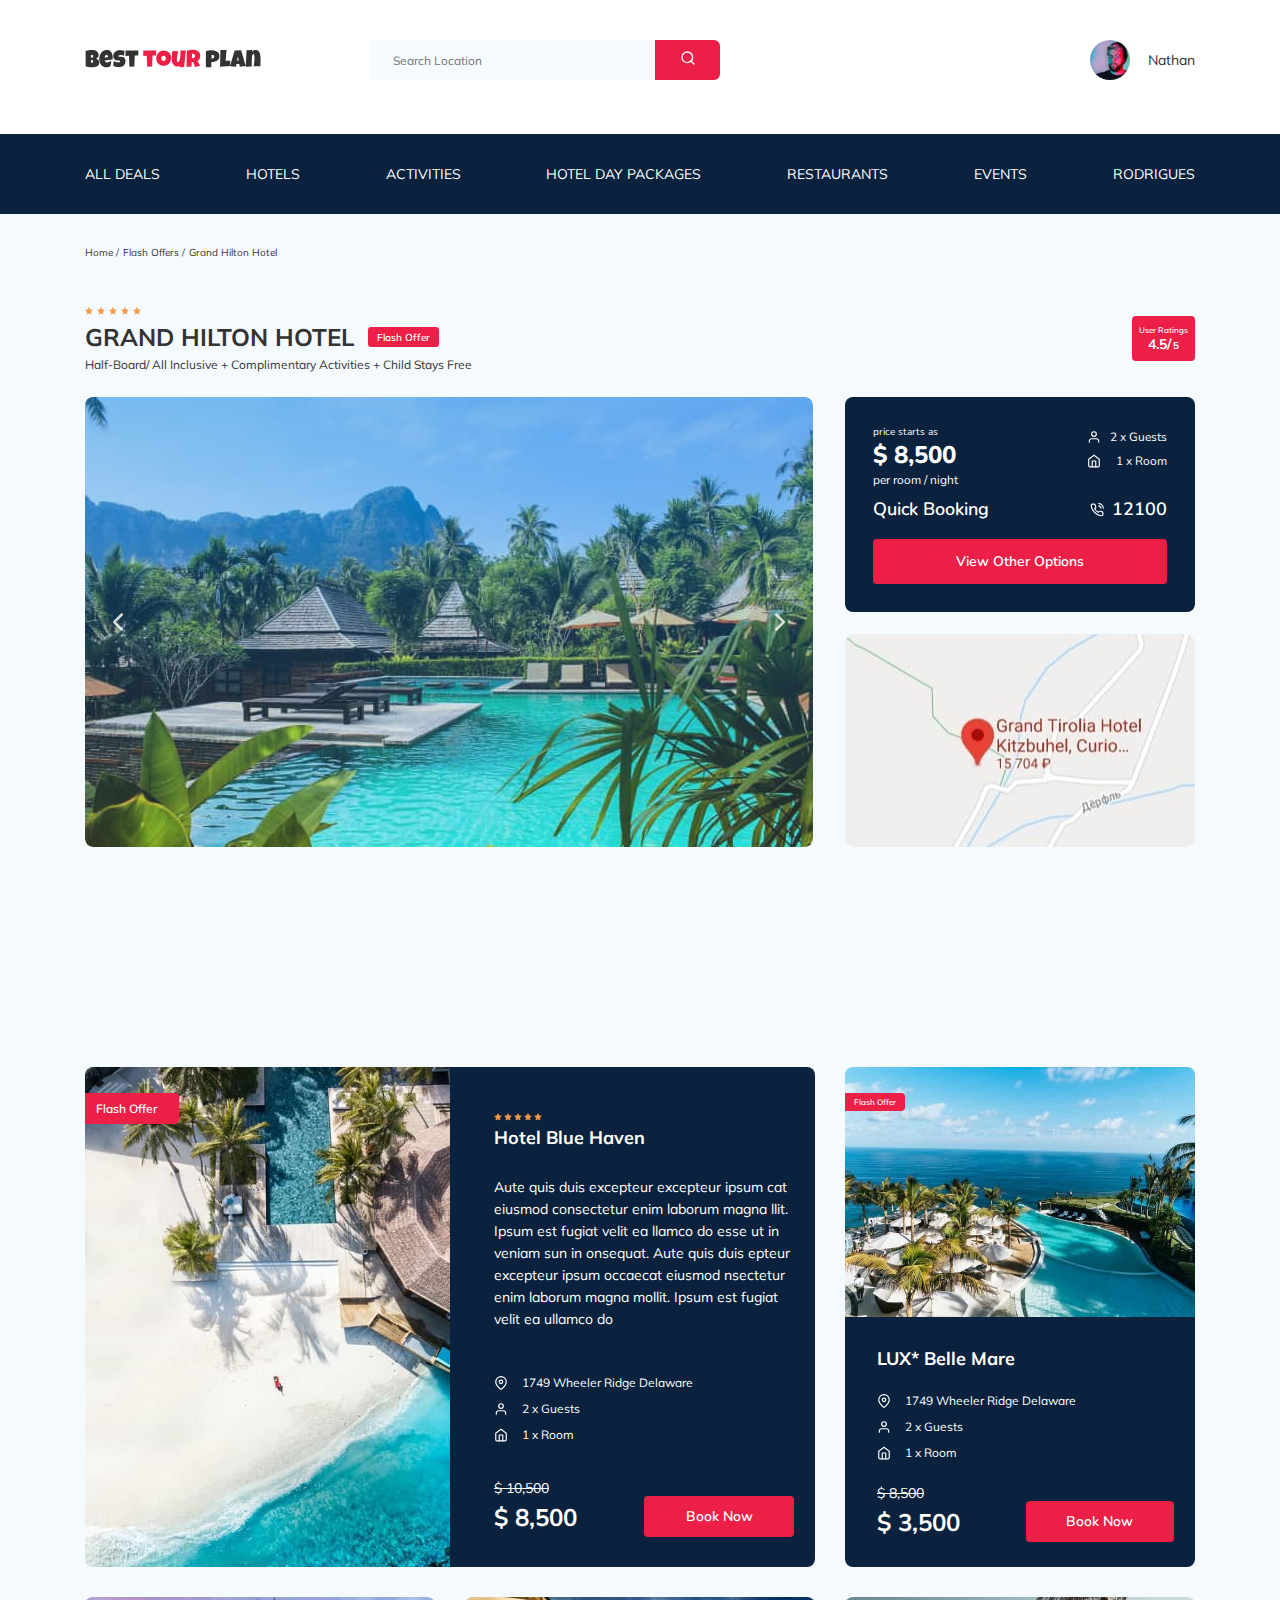
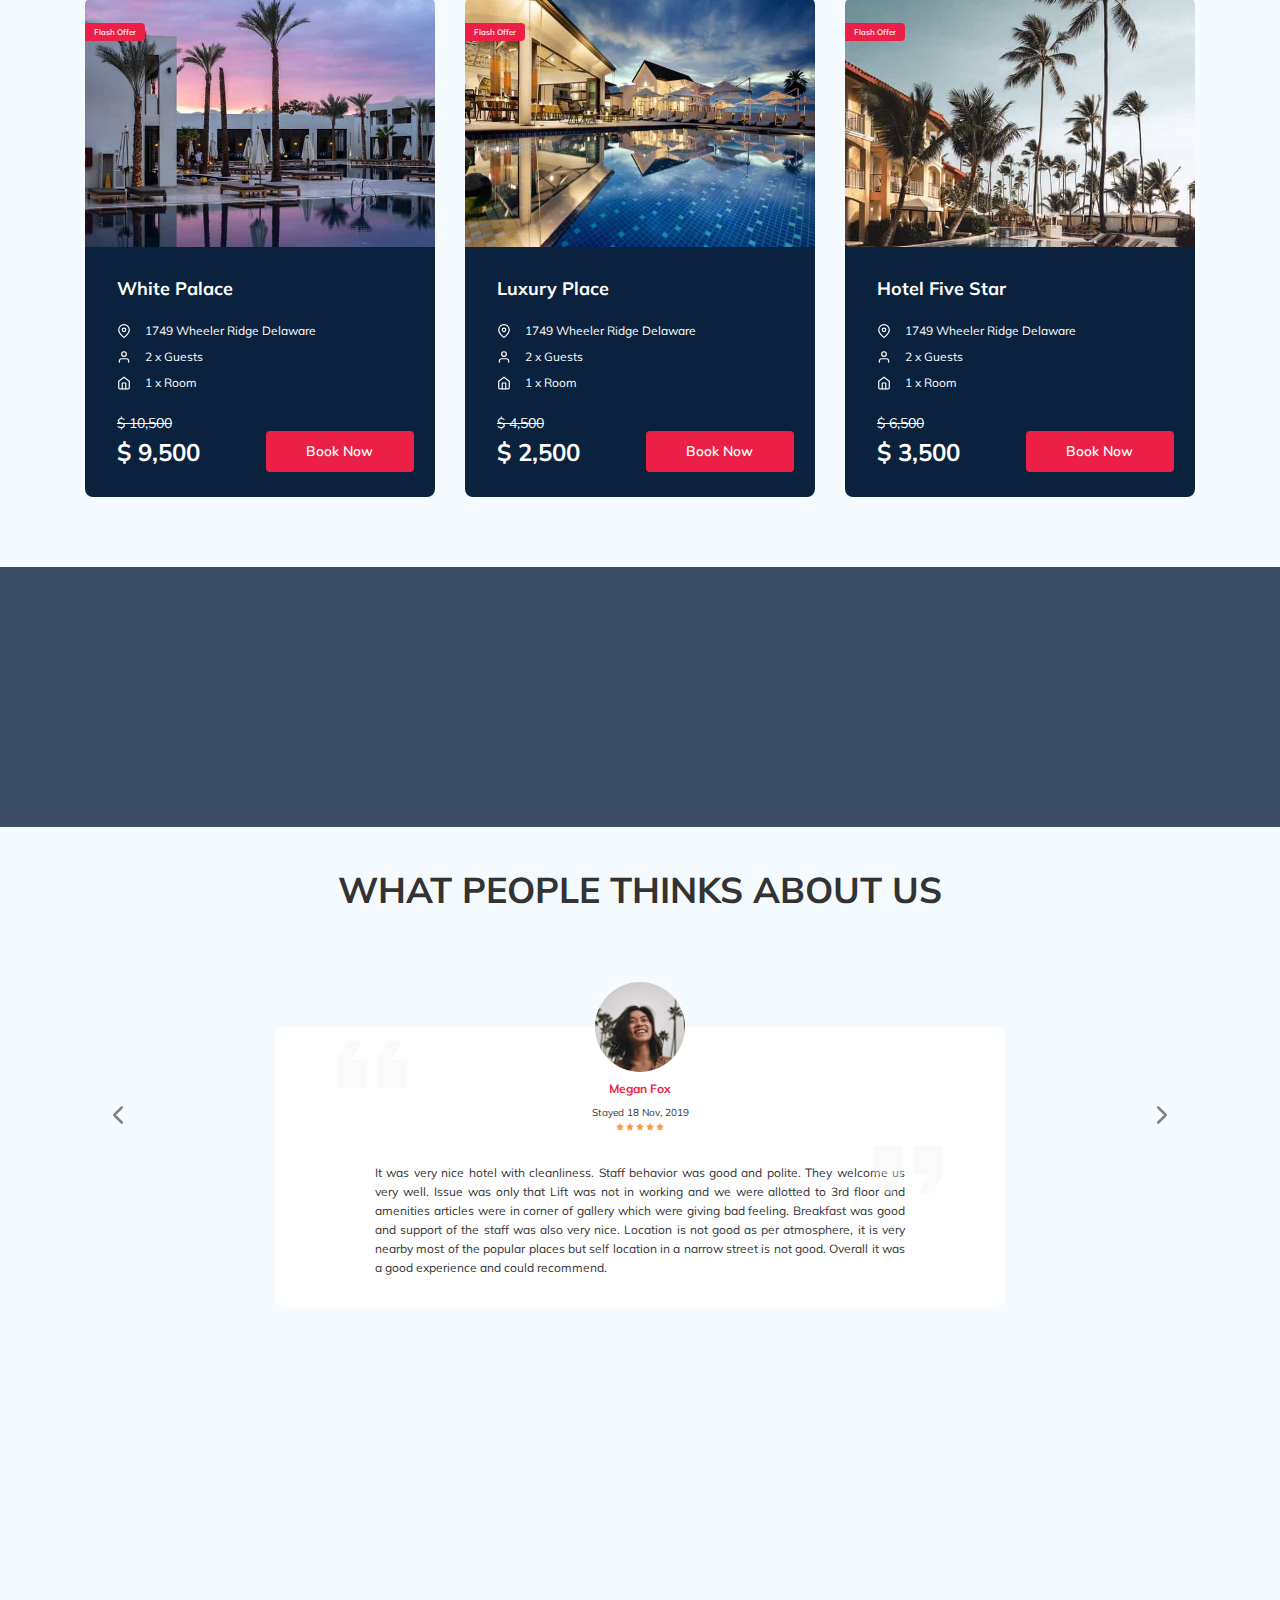
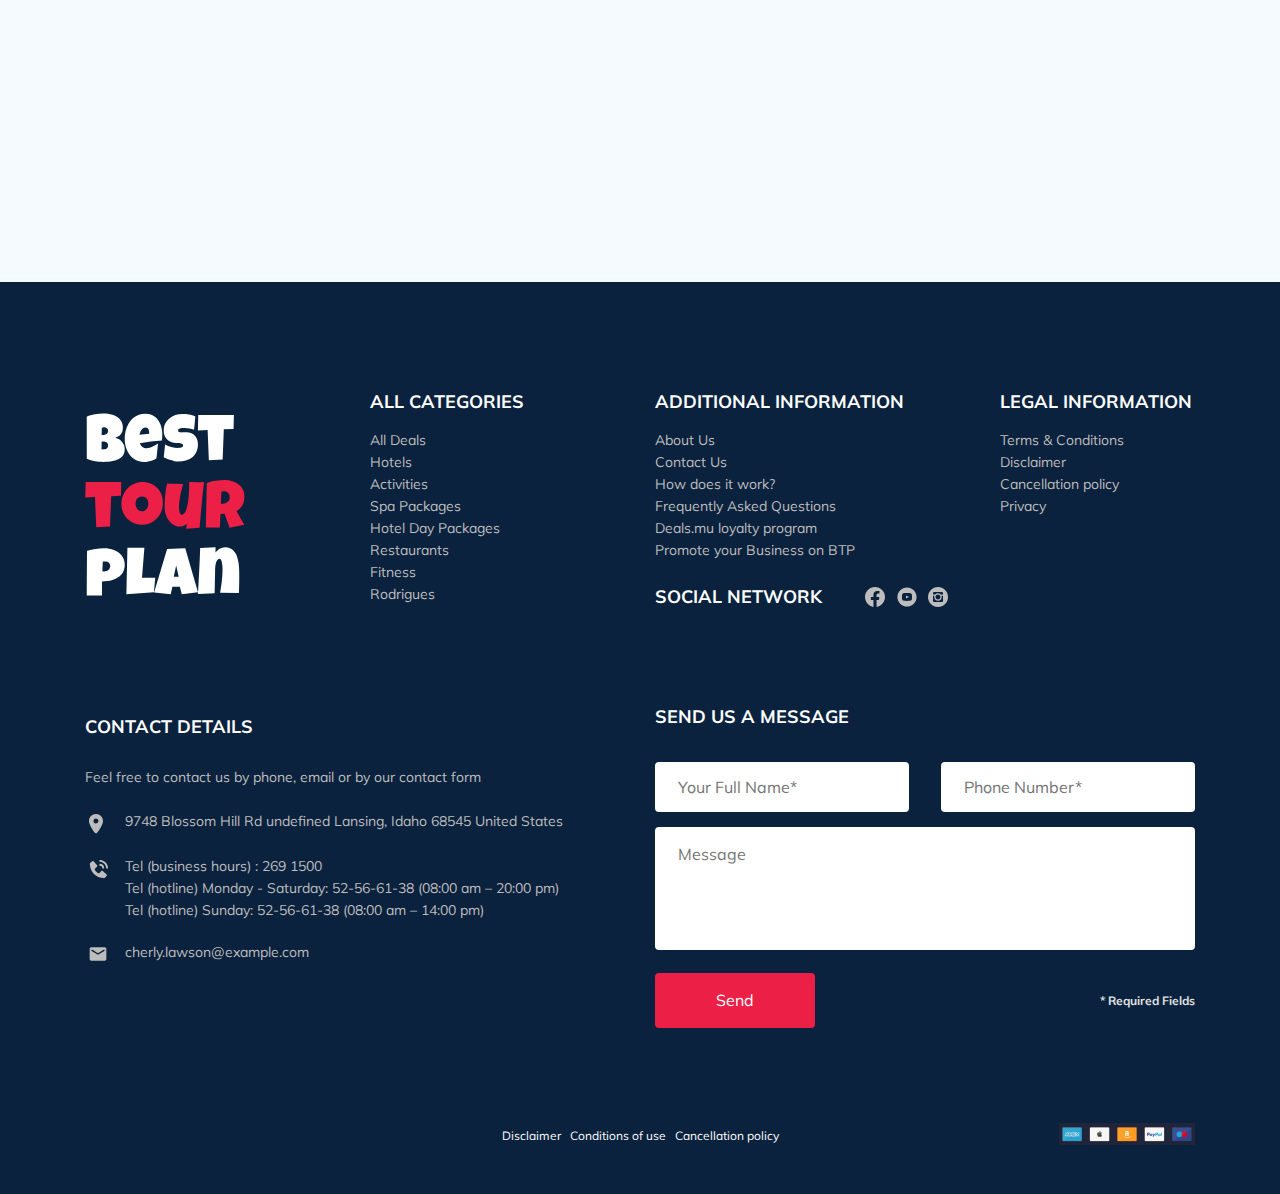
==== commit 7f7967ab: "Fix: footer styles" ====
--- a/index.html
+++ b/index.html
@@ -1153,11 +1153,13 @@
     <footer class="footer">
       <div class="container">
         <div class="footer-wrapper">
-          <img
-            src="images/vertical-logo.svg"
-            alt="Logo: Best tour plan"
-            class="logo footer__logo"
-          />
+          <a href="" class="footer__logo">
+            <img
+              src="images/vertical-logo.svg"
+              alt="Logo: Best tour plan"
+              class="logo"
+            />
+          </a>
           <div class="footer__list footer__categories">
             <h3 class="footer__title">All Categories</h3>
             <ul class="footer__ul">
@@ -1257,12 +1259,12 @@
           </div>
           <!-- /.footer__list -->
           <div class="footer__contact-details">
-            <h3 class="footer__title footer__title--mb-3">Contact Details</h3>
+            <h3 class="footer__title footer__title--mb-2">Contact Details</h3>
             <p class="footer__text">
               Feel free to contact us by phone, email or by our contact form
             </p>
             <ul class="footer__ul">
-              <li class="footer__item footer__item--mb-2">
+              <li class="footer__item footer__item--mb-1">
                 <div class="footer__icon-wrapper">
                   <img
                     class="footer__icon"
@@ -1302,7 +1304,7 @@
                   </p>
                 </div>
               </li>
-              <li class="footer__item footer__item--mb-2">
+              <li class="footer__item">
                 <div class="footer__icon-wrapper">
                   <img
                     class="footer__icon"
--- a/css/style.css
+++ b/css/style.css
@@ -1,2 +1,2 @@
-*{box-sizing:border-box}body{font-family:'Muli', sans-serif;background-color:#F5FAFE;color:#333}.container{max-width:1110px;margin:auto}img{max-width:100%;height:auto}.input{height:50px;padding:0 23px;background-color:#fff;border-radius:4px;border:none;outline:none}.textarea{resize:none;padding:18px 23px;background-color:#fff;border-radius:4px;border:none;outline:none}.message{padding-top:10px;padding-bottom:50px}.message__link{text-decoration:none;color:#0A223D}label.invalid{margin-top:3px;font-size:12px;color:#EC1F46;word-break:break-word}.navbar{background-color:#fff}.navbar-top{display:flex;justify-content:space-between;align-items:center;padding-top:40px;padding-bottom:40px}.navbar-top__menu-button{display:none}.navbar__search{margin-right:auto;margin-left:108px}.navbar-bottom{background-color:#0A223D}.navbar-menu{display:flex;align-items:center;justify-content:space-between;flex-wrap:wrap;padding:31px 0;list-style-type:none;font-size:14px;line-height:18px;color:#fff}.navbar-menu__item{margin-right:10px}.navbar-menu__item:last-child{margin-right:0}.navbar-menu__item--mobile--visible{display:none}.navbar-menu__link{color:inherit;text-decoration:none;text-transform:uppercase;word-break:break-word}.logo{width:177px}.search{display:flex;position:relative;height:40px;overflow:hidden;border-radius:6px}.search__input{width:350px;height:100%;padding-left:23px;padding-right:75px;background:#F5FAFE;border:none;font-size:12px;line-height:15px;color:#333}.search__input:focus{outline:none}.search__button{position:absolute;top:0;right:0;min-width:65px;height:100%;border:none;outline:none;background-color:#EC1F46;color:#fff;cursor:pointer;word-break:break-word}.user{display:flex;align-items:center;text-decoration:none}.user__avatar{width:40px;height:40px;margin-left:10px;border-radius:50%;object-fit:cover}.user__name{margin-left:18px;font-size:14px;line-height:18px;color:#333;word-break:break-word}.breadcrumb-list{display:flex;align-items:center;flex-wrap:wrap;margin:0;padding:18px 0;list-style-type:none}.breadcrumb-list__item{font-size:10px;line-height:13px;word-break:break-word}.breadcrumb-list__item:not(:last-child)::after{content:"/";margin-right:4px;word-break:break-word}.breadcrumb-list__link{text-decoration:none;color:inherit}.hotel{padding-top:23px;padding-bottom:70px}.hotel-info{display:flex;align-items:center;justify-content:space-between;flex-wrap:wrap;padding-bottom:20px}.hotel-info__offer{margin-left:14px;margin-top:4px;word-break:break-word}.hotel-info__name{margin-top:4px;margin-bottom:0}.hotel-info__description{margin:5px 0}.hotel-wrapper{display:flex;flex-wrap:wrap;align-items:center}.hotel-name{font-size:24px;line-height:30px;font-weight:700;text-transform:uppercase;word-break:break-word}.hotel-description{font-size:12px;line-height:15px;word-break:break-word}.hotel-grid{display:flex;justify-content:space-between}.hotel-inner{display:flex;flex-direction:column;justify-content:space-between;flex-wrap:wrap}.hotel-slider{width:728px;height:450px}.hotel-slider__button{top:50%;position:absolute;transform:translateY(-50%);z-index:100;width:30px;height:30px;border:none;outline:none;cursor:pointer;background-repeat:no-repeat;background-position:center;background-color:transparent;background-size:10px}.hotel-slider__button--prev{left:18px;background-image:url(../images/icons/arrow-prev-1.svg)}.hotel-slider__button--next{right:18px;background-image:url(../images/icons/arrow-next-1.svg)}.hotel-slider__item{position:relative;width:100%;height:100%;border-radius:8px;overflow:hidden}.hotel-slider__item::after{content:'';width:100%;height:100%;position:absolute;top:0;bottom:0;right:0;left:0;z-index:10;background:linear-gradient(180deg, rgba(0,122,223,0.48) 0%, rgba(255,255,255,0.128) 100%);overflow:hidden}.hotel-slider__image{width:100%;height:100%;object-fit:cover}.swiper-container{margin:0}.swiper-container-initialized{border-radius:8px}.stars{flex-basis:100%}.offer{display:block;max-height:20px;padding:4px 9px;font-weight:600;font-size:10px;line-height:13px;color:#fff;background-color:#EC1F46;border-radius:3px}.rating{display:flex;flex-direction:column;align-items:center;padding:9px 7px 6px;min-height:45px;text-align:center;color:#fff;background-color:#EC1F46;border-radius:4px}.rating__text{font-weight:600;font-size:8px;line-height:10px;word-break:break-word}.rating__counter{font-weight:bold;font-size:14px;line-height:18px}.rating__counter-small{margin-left:-2px;font-size:10px;line-height:13px}.booking{padding:28px;width:350px;min-height:210px;background-color:#0A223D;border-radius:8px;font-family:'Nunito', sans-serif;color:#fff}.booking__info{display:flex;justify-content:space-between;flex-wrap:wrap;margin-bottom:9px;word-break:break-word}.booking__price{display:flex;flex-direction:column;flex-wrap:wrap;word-break:break-word}.booking__start{font-weight:400;font-size:10px;line-height:14px;word-break:break-word}.booking__pricetag{font-weight:800;font-size:24px;line-height:33px;word-break:break-word}.booking__per-room{font-weight:400;font-size:12px;line-height:16px;word-break:break-word}.booking__room{margin-top:4px;word-break:break-word}.booking__text{display:flex;justify-content:space-between;align-items:center;flex-wrap:wrap;margin-bottom:8px;font-weight:400;font-size:12px;line-height:16px;word-break:break-word}.booking__description{margin-left:9px;word-break:break-word}.booking__call-center{display:flex;justify-content:space-between;align-items:center;flex-wrap:wrap;word-break:break-word;margin-bottom:17px}.booking__heading{font-weight:600;font-size:18px;line-height:25px;word-break:break-word}.booking__number{display:flex;justify-content:space-between;align-items:center;font-weight:600;font-size:18px;line-height:25px;color:inherit;text-decoration:none;word-break:break-word}.booking__phone{margin-left:8px;word-break:break-word}.booking__button{width:100%;min-height:45px;border-radius:4px;font-weight:600;font-size:14px;line-height:19px;border:none;outline:none;background-color:#EC1F46;color:#fff;cursor:pointer;word-break:break-word}.map{width:350px;height:213px;border-radius:10px;overflow:hidden}.map-google{width:100%;height:100%;border:none;background-color:#0A223D;background-image:url(../images/google-map-preload.jpg);background-position:center;background-repeat:no-repeat}.packages{padding-top:40px;padding-bottom:70px}.packages-title{margin-top:0;margin-bottom:65px;text-align:center;font-weight:bold;font-size:36px;line-height:45px;text-transform:uppercase;word-break:break-word}.packages-wrapper{display:grid;grid-gap:30px 30px;grid-template-columns:1fr 1fr 1fr;grid-auto-rows:minmax(500px, max-content)}.packages-card{position:relative;display:flex;flex-direction:column;border-radius:8px;overflow:hidden}.packages__card--wide{flex-direction:row;grid-column:1 / span 2}.packages__card--wide .packages-image{width:50%;height:100%}.packages__card--wide .packages-info{width:50%;height:100%;padding:46px 21px 30px 44px}.packages-image{width:100%;height:250px}.packages-image__wrapper{width:100%;height:100%;background-repeat:no-repeat;background-size:cover;background-position:center}.packages-image__wrapper-1{background-image:url(../images/packages/package-1.jpg)}.packages-image__wrapper-2{background-image:url(../images/packages/package-2.jpg)}.packages-image__wrapper-3{background-image:url(../images/packages/package-3.jpg)}.packages-image__wrapper-4{background-image:url(../images/packages/package-4.jpg)}.packages-image__wrapper-5{background-image:url(../images/packages/package-5.jpg)}.packages-image__offer{position:absolute;top:26px;left:0;display:block;max-width:100%;height:auto;padding:4px 9px;font-weight:600;font-size:8px;line-height:10px;color:#fff;background-color:#EC1F46;border-radius:0px 4px 4px 0px;word-break:break-word}.packages-image__offer--wide{padding:8px 21px 8px 11px;font-size:12px;line-height:15px}.packages-info{display:flex;flex-direction:column;justify-content:flex-start;width:100%;min-height:250px;height:calc(100% - 250px);padding:30px 21px 25px 32px;background-color:#0A223D;color:#fff}.packages-info__book{margin-top:auto;margin-bottom:0}.packages-info__stars{margin-bottom:5px}.packages-info__title{margin-top:0;margin-bottom:23px;font-weight:bold;font-size:18px;line-height:23px;word-break:break-word}.packages-info__title--wide{margin-bottom:27px}.packages-info__text{margin-top:0;margin-bottom:45px;font-weight:normal;font-size:14px;line-height:22px;word-break:break-word}.packages-stars{display:flex;align-items:center}.packages-stars__star{width:8px;height:8px;margin-right:2px}.packages-booking{margin-bottom:10px}.packages-booking__text{display:flex;align-items:center;margin-bottom:11px;font-weight:normal;font-size:12px;line-height:15px;word-break:break-word}.packages-booking__text:last-child{margin-bottom:0}.packages-booking__icon{margin-right:14px}.packages-book{display:flex;justify-content:space-between;align-items:flex-end;width:100%}.packages-book__button{display:block;padding:11px 27px;flex-basis:50%;border-radius:4px;font-family:'Nunito', sans-serif;font-weight:600;font-size:14px;line-height:19px;border:none;outline:none;background-color:#EC1F46;color:#fff;cursor:pointer;word-break:break-word}.packages-prices{display:flex;flex-direction:column;flex-basis:50%}.packages-prices__price{margin-bottom:5px;word-break:break-word}.packages-prices__price--old{font-weight:normal;font-size:14px;line-height:18px;text-decoration-line:line-through}.packages-prices__price--new{font-weight:bold;font-size:24px;line-height:30px}.newsletter{position:relative;padding-top:98px;padding-bottom:87px}.newsletter::after{content:"";position:absolute;top:0;bottom:0;left:0;right:0;z-index:5;background-color:rgba(10,34,61,0.8)}.newsletter-wrapper{position:relative;z-index:10;display:flex;justify-content:space-between;align-items:center;max-width:731px;margin:auto}.newsletter-title{display:flex;flex-direction:column;flex-wrap:wrap;max-width:50%;margin:0;color:#fff;font-weight:300;font-size:24px;line-height:30px;word-break:break-word}.newsletter-title__strong{text-transform:uppercase;font-weight:600;font-size:36px;line-height:45px;word-break:break-word}.subscribe{position:relative;width:350px;max-width:50%;height:55px}.subscribe__input{width:100%;height:100%;padding-left:33px;padding-right:75px;border:none;font-weight:300;font-size:14px;line-height:18px;border-radius:4px}.subscribe__input-group{width:100%;height:100%}.subscribe__input:focus{outline:none}.subscribe__input::placeholder{color:#BDBDBD}.subscribe__button{position:absolute;top:0;right:0;height:100%;min-width:65px;max-width:100px;border-top-right-radius:4px;border-bottom-right-radius:4px;font-weight:bold;font-size:12px;line-height:15px;border:none;outline:none;background-color:#EC1F46;color:#fff;cursor:pointer;word-break:break-word}.parallax-window{min-height:260px;background:transparent}.reviews{padding-top:40px;padding-bottom:70px}.reviews__title{margin-top:0;margin-bottom:70px;font-weight:bold;font-size:36px;line-height:45px;text-align:center;text-transform:uppercase;word-break:break-word}.reviews-slider__item{position:relative;display:flex;flex-direction:column;align-items:center;max-width:730px;margin:45px auto 0;padding:0 100px 30px;background-color:#fff;border-radius:8px}.reviews-slider__item::before,.reviews-slider__item::after{content:"";position:absolute;width:70px;height:48px;background-repeat:no-repeat}.reviews-slider__item::before{top:13px;left:62px;background-image:url(../images/icons/quote-left.svg)}.reviews-slider__item::after{top:118px;right:62px;background-image:url(../images/icons/quote-right.svg)}.reviews-slider__profile{display:flex;flex-direction:column;align-items:center;margin-top:-45px;margin-bottom:32px}.reviews-slider__avatar{width:90px;height:90px;margin-bottom:9px;border-radius:50%;object-fit:cover}.reviews-slider__username{margin-top:0;margin-bottom:10px;font-weight:bold;font-size:12px;line-height:15px;color:#EC1F46;word-break:break-word}.reviews-slider__date{margin-top:0;margin-bottom:4px;font-weight:normal;font-size:10px;line-height:13px;word-break:break-word}.reviews-slider__rating{display:flex;align-items:center}.reviews-slider__rating-star{margin:0 1px}.reviews-slider__text{margin:0;font-weight:normal;font-size:12px;line-height:19px;text-align:justify}.reviews-slider__button{top:133px;position:absolute;transform:translateY(-50%);z-index:100;width:30px;height:30px;border:none;outline:none;cursor:pointer;background-repeat:no-repeat;background-position:center;background-color:transparent;background-size:10px}.reviews-slider__button--prev{left:18px;background-image:url(../images/icons/arrow-prev-2.svg)}.reviews-slider__button--next{right:18px;background-image:url(../images/icons/arrow-next-2.svg)}.activities{padding-top:60px;padding-bottom:100px}.activities__title{margin-top:0;margin-bottom:60px;font-weight:bold;font-size:24px;line-height:30px;text-transform:uppercase;word-break:break-word}.activities-wrapper{display:flex;justify-content:space-between}.card{position:relative;display:flex;flex-direction:column;align-items:flex-start;width:255px;height:255px;padding:25px;border-radius:6px;overflow:hidden}.card__image{position:absolute;left:0;right:0;top:0;bottom:0;z-index:-2;height:100%;width:100%;object-fit:cover}.card::before{content:"";position:absolute;top:0;bottom:0;left:0;right:0;z-index:-1;background:linear-gradient(179.83deg, rgba(196,196,196,0) 35.34%, #0A223D 99.85%)}.card__title{margin-top:auto;margin-bottom:18px;font-weight:bold;font-size:16px;line-height:20px;color:#fff;word-break:break-word}.card__button{padding:7px 22px;max-width:100%;border-radius:4px;font-family:'Nunito', sans-serif;font-weight:600;font-size:12px;line-height:16px;border:none;outline:none;background-color:#EC1F46;color:#fff;cursor:pointer;word-break:break-word}.footer{padding-top:108px;padding-bottom:46px;background-color:#0A223D;color:#fff}.footer-wrapper{display:grid;grid-template-columns:repeat(4, minmax(250px, 1fr));grid-column-gap:30px;grid-auto-rows:minmax(60px, min-content);align-items:start}.footer__logo{width:166px;align-self:center;grid-row:1 / 3}.footer__categories{grid-row:1 / 4}.footer__social-network{display:flex;align-items:center;margin-top:24px;grid-row:2 / 4;grid-column:span 2}.footer__social-links{display:flex;align-items:center;justify-content:space-between;min-width:83px;height:auto}.footer__social-link{line-height:0}.footer__social-icon{width:20px;height:20px}.footer__legal-info{padding-left:60px}.footer__contact-details{grid-column:span 2}.footer__contact-form{grid-column:span 2}.footer__bottom{grid-column:span 4}.footer__title{margin-top:0;margin-bottom:16px;font-weight:bold;font-size:18px;line-height:23px;text-transform:uppercase;color:inherit;word-break:break-word}.footer__title--inline{margin-bottom:0;margin-right:43px}.footer__title--mb-3{margin-bottom:34px}.footer__ul{margin:0;padding:0;list-style-type:none}.footer__item{display:flex;align-items:flex-start;font-weight:normal;font-size:14px;line-height:22px;color:#BDBDBD;word-break:break-word}.footer__item--mb-2{margin-bottom:22px}.footer__item--mb-2:last-child{margin-bottom:0}.footer__link{text-decoration:none;color:inherit;word-break:break-word;cursor:pointer}.footer__phone{margin:0}.footer__text{margin-top:0;margin-bottom:25px;font-weight:normal;font-size:14px;line-height:22px;color:#BDBDBD;word-break:break-word}.footer__icon-wrapper{min-width:40px;width:40px}.footer-form__bottom{display:flex;justify-content:space-between;align-items:center;width:100%}.footer__form{display:flex;justify-content:space-between;flex-wrap:wrap}.footer__input{width:100%}.footer__input-group{flex-basis:47%;margin-bottom:15px}.footer__textarea{flex-basis:100%;height:123px;margin-bottom:23px}.footer__button{min-width:160px;min-height:50px;padding:18px;border-radius:4px;border:none;outline:none;background-color:#EC1F46;color:#fff;cursor:pointer;word-break:break-word}.footer__info{display:block;font-weight:bold;font-size:12px;line-height:15px;color:#E0E0E0;word-break:break-word}.footer-bottom{display:grid;grid-template-columns:repeat(4, 1fr);column-gap:30px;align-items:center}.footer-bottom__text{grid-column:2 / 4;font-weight:normal;font-size:12px;line-height:15px;color:#fff;text-align:center}.footer-bottom__link{margin-right:6px;color:inherit;text-decoration:none;word-break:break-word}.footer-bottom__link:last-child{margin-right:0}.footer-bottom__payments-info{grid-column:span 1;margin-left:auto}.footer__bottom{margin-top:95px}.modal__overlay{position:fixed;top:0;right:0;bottom:0;left:0;z-index:100;background:rgba(0,143,223,0.39);visibility:hidden;opacity:0;transition:opacity 0.2s}.modal__overlay--visible{visibility:visible;opacity:1}.modal__dialog{position:fixed;top:50%;left:50%;transform:translate(-50%, -50%);width:478px;max-width:100%;min-width:300px;z-index:101;padding:33px 88px;border-radius:8px;background-color:#0A223D;color:#fff;visibility:hidden;opacity:0;transition:opacity 0.2s}.modal__dialog--visible{visibility:visible;opacity:1}.modal__close{position:absolute;top:17px;right:18px;text-decoration:none;cursor:pointer}.modal-form{display:flex;align-items:center;justify-content:space-between;flex-wrap:wrap}.modal-form__bottom{display:flex;justify-content:space-between;align-items:center;width:100%}.modal__title{margin-top:0;margin-bottom:15px;text-align:center;font-weight:bold;font-size:18px;line-height:23px;text-transform:uppercase}.modal__input{flex-basis:100%;margin-top:15px}.modal__input:first-child{margin-top:0}.modal__textarea{flex-basis:100%;min-height:123px;margin-top:15px}.modal__button{min-width:160px;height:50px;padding:0 18px;margin-top:15px;border-radius:4px;border:none;outline:none;background-color:#EC1F46;color:#fff;cursor:pointer;word-break:break-word}.modal__info{display:block;font-weight:bold;font-size:12px;line-height:15px;color:#E0E0E0;word-break:break-word}.modal-open{overflow:hidden}@media (max-width: 1200px){.container{max-width:960px}.hotel-slider{width:580px}.card{width:225px;height:225px}.footer-wrapper{grid-template-columns:repeat(4, 1fr)}.footer__legal-info{padding-left:0}.footer__input{flex-basis:100%}}@media (max-width: 992px){.container{max-width:700px}.logo{width:133px}.navbar-top{padding-top:30px;padding-bottom:30px}.navbar__search{margin-left:auto}.navbar-menu{padding-top:22px;padding-bottom:22px}.navbar-menu__link{font-size:12px;line-height:15px}.search__input{width:340px}.hotel-grid{flex-direction:column;width:100%}.hotel-slider{width:100%}.hotel__slider{margin-bottom:30px}.hotel-inner{flex-direction:row}.packages-wrapper{grid-template-columns:1fr 1fr}.booking{width:340px}.map{width:340px}.newsletter-wrapper{max-width:700px}.reviews{padding-bottom:60px}.reviews__title{margin-bottom:50px;font-size:30px;line-height:38px}.reviews-slider__item{max-width:580px;padding:0 60px 30px}.reviews-slider__button--prev{left:0}.reviews-slider__button--next{right:0}.activities{padding-bottom:70px}.activities-wrapper{flex-wrap:wrap}.activities__card{margin-bottom:20px}.activities__card:nth-last-child(-n+2){margin-bottom:0}.card{width:48.5%;height:255px}.footer{padding-bottom:33px}.footer-wrapper{grid-template-columns:repeat(6, 1fr);grid-row-gap:40px}.footer__logo{grid-row:1 / 2;grid-column:span 2}.footer__legal-info{grid-column:span 2}.footer__social-network{grid-row:1 / 2;grid-column:span 4;align-self:center}.footer__categories{grid-row:2 / 3;grid-column:span 2}.footer__additional-info{grid-column:span 2}.footer__contact-details{grid-row:3;grid-column:span 5}.footer__contact-form{grid-row:4;grid-column:span 5}.footer__input-group{flex-basis:49%}.footer-bottom{grid-template-columns:repeat(2, 1f)}.footer-bottom__text{grid-column:span 2;text-align:left}.footer-bottom__payments-info{grid-column:span 2}.footer__bottom{margin-top:56px}.modal__dialog{padding:30px 40px}}@media (max-width: 768px){body{padding-top:78px}.container{max-width:576px;width:87.5%}.navbar--mobile--fixed{position:fixed;left:0;top:0;right:0;z-index:99}.navbar__search--mobile--hidden,.navbar__user--mobile--hidden{display:none}.navbar__search--mobile--visible,.navbar__user--mobile--visible{display:flex}.navbar__user{flex-direction:column;justify-content:center}.navbar__search--mobile--visible{width:245px}.navbar-bottom{display:none;position:fixed;top:78px;left:0;right:0;padding-top:30px;padding-bottom:68px}.navbar-bottom--visible{display:block}.navbar-menu{flex-direction:column}.navbar-menu__item{margin-right:0;margin-bottom:20px}.navbar-menu__item:last-child{margin-bottom:0}.navbar-menu__item--mobile--visible{display:block}.navbar-menu--mobile{margin:0;padding:0}.user__avatar{margin-left:0;margin-bottom:10px}.user__name--light{margin-left:0;color:#fff}.search__input{width:100%}.menu-button{display:flex;flex-direction:column;align-items:center;justify-content:space-between;width:16px;height:11px;border:none;outline:none;background-color:#fff;cursor:pointer}.menu-button__line{width:16px;height:1px;padding:0;background-color:#333}.hotel{padding-top:5px}.hotel-wrapper{justify-content:space-between}.hotel-info__text{width:100%}.hotel-info__name{margin-top:10px}.hotel-info__rating{display:none}.hotel-info__offer{order:-1;margin-left:0}.hotel-name{flex-basis:100%}.hotel-inner{flex-direction:column;min-height:450px}.hotel-slider{height:350px}.packages{padding-bottom:60px}.packages-wrapper{grid-template-columns:100%}.packages__card--wide{flex-direction:column;grid-column:1 / span 1}.packages__card--wide .packages-image{width:100%;height:250px}.packages__card--wide .packages-info{width:100%;height:calc(100% - 250px);padding:30px}.packages-image__offer--wide{padding:4px 9px;font-size:8px;line-height:10px}.packages-title{margin-bottom:50px;font-size:26px;line-height:32px}.packages-book{flex-direction:column;justify-content:flex-start;align-items:start}.packages-book__button{max-width:100%;width:100%}.packages-prices{margin-bottom:15px}.packages-info{padding:30px;height:calc(100% - 250px)}.packages-info__text{display:none}.packages-info__title{margin-bottom:20px}.packages-info__book{margin-top:20px}.packages-info__stars{display:none}.stars{flex-basis:auto}.booking{width:100%}.map{width:100%}.newsletter-wrapper{flex-direction:column;align-items:flex-start;width:87.5%}.newsletter__title{margin-bottom:37px;max-width:100%}.subscribe{max-width:100%}.reviews__title{font-size:26px;line-height:32px}.reviews-slider__item{padding:0 30px 30px}.reviews-slider__item::before,.reviews-slider__item::after{display:none}.reviews-slider__button{top:45px}.reviews-slider__button--prev{left:50%;transform:translate(-50%, -50%);margin-left:-80px}.reviews-slider__button--next{right:50%;transform:translate(50%, -50%);margin-right:-80px}.footer__input-group{flex-basis:100%}.footer-bottom{grid-template-columns:1fr}.footer-bottom__text{grid-column:span 1;margin-bottom:10px}.footer-bottom__payments-info{grid-column:span 1;margin-left:0}.footer__bottom{margin-top:30px}.modal__dialog{width:87.5%}.modal-form__bottom{flex-direction:column;align-items:start}.modal__info{margin-top:15px;order:-1}}@media (max-width: 576px){body{padding-top:74px}.logo{width:99px}.navbar-top{padding-top:28px;padding-bottom:28px}.navbar-bottom--visible{top:74px}.hotel-slider{height:180px}.hotel__slider{margin-bottom:20px}.packages-title{margin-bottom:42px;font-size:18px;line-height:23px}.newsletter{padding-top:76px;padding-bottom:83px}.newsletter-title{font-size:20px;line-height:25px}.newsletter-title__strong{margin-top:5px;font-size:30px;line-height:38px}.subscribe{width:100%}.reviews{padding-bottom:50px}.reviews__title{margin-bottom:42px;padding:0 18px;font-size:18px;line-height:23px}.activities{padding-top:40px;padding-bottom:60px}.activities__title{margin-bottom:36px;font-size:18px;line-height:23px}.activities__card{margin-bottom:20px}.activities__card:nth-last-child(2){margin-bottom:20px}.activities__card:last-child{margin-bottom:0}.card{width:100%;height:255px}.footer{padding-top:70px;padding-bottom:20px}.footer-wrapper{grid-template-columns:1fr;grid-row-gap:30px}.footer__logo{grid-row:1;grid-column:1}.footer__social-network{grid-row:2;grid-column:1;margin-top:0;flex-direction:column;align-items:start}.footer__legal-info{grid-row:3;grid-column:1}.footer__additional-info{grid-row:4;grid-column:1}.footer__categories{grid-row:5;grid-column:1}.footer__contact-details{grid-row:6;grid-column:1}.footer__contact-form{grid-row:7;grid-column:1}.footer__title{margin-bottom:15px}.footer__title--inline{margin-right:0}.footer__icon-wrapper{min-width:30px;width:30px}.footer__textarea{margin-bottom:15px}.footer-form__bottom{flex-direction:column;align-items:start}.footer__info{margin-bottom:15px;order:-1}.modal__dialog{padding:30px 20px}}
+*{box-sizing:border-box}body{font-family:'Muli', sans-serif;background-color:#F5FAFE;color:#333}.container{max-width:1110px;margin:auto}img{max-width:100%;height:auto}.input{height:50px;padding:0 23px;background-color:#fff;border-radius:4px;border:none;outline:none}.textarea{resize:none;padding:18px 23px;background-color:#fff;border-radius:4px;border:none;outline:none}.message{padding-top:10px;padding-bottom:50px}.message__link{text-decoration:none;color:#0A223D}label.invalid{margin-top:3px;font-size:12px;color:#EC1F46;word-break:break-word}.navbar{background-color:#fff}.navbar-top{display:flex;justify-content:space-between;align-items:center;padding-top:40px;padding-bottom:40px}.navbar-top__menu-button{display:none}.navbar__search{margin-right:auto;margin-left:108px}.navbar-bottom{background-color:#0A223D}.navbar-menu{display:flex;align-items:center;justify-content:space-between;flex-wrap:wrap;padding:31px 0;list-style-type:none;font-size:14px;line-height:18px;color:#fff}.navbar-menu__item{margin-right:10px}.navbar-menu__item:last-child{margin-right:0}.navbar-menu__item--mobile--visible{display:none}.navbar-menu__link{color:inherit;text-decoration:none;text-transform:uppercase;word-break:break-word}.logo{width:177px}.search{display:flex;position:relative;height:40px;overflow:hidden;border-radius:6px}.search__input{width:350px;height:100%;padding-left:23px;padding-right:75px;background:#F5FAFE;border:none;font-size:12px;line-height:15px;color:#333}.search__input:focus{outline:none}.search__button{position:absolute;top:0;right:0;min-width:65px;height:100%;border:none;outline:none;background-color:#EC1F46;color:#fff;cursor:pointer;word-break:break-word}.user{display:flex;align-items:center;text-decoration:none}.user__avatar{width:40px;height:40px;margin-left:10px;border-radius:50%;object-fit:cover}.user__name{margin-left:18px;font-size:14px;line-height:18px;color:#333;word-break:break-word}.breadcrumb-list{display:flex;align-items:center;flex-wrap:wrap;margin:0;padding:18px 0;list-style-type:none}.breadcrumb-list__item{font-size:10px;line-height:13px;word-break:break-word}.breadcrumb-list__item:not(:last-child)::after{content:"/";margin-right:4px;word-break:break-word}.breadcrumb-list__link{text-decoration:none;color:inherit}.hotel{padding-top:23px;padding-bottom:70px}.hotel-info{display:flex;align-items:center;justify-content:space-between;flex-wrap:wrap;padding-bottom:20px}.hotel-info__offer{margin-left:14px;margin-top:4px;word-break:break-word}.hotel-info__name{margin-top:4px;margin-bottom:0}.hotel-info__description{margin:5px 0}.hotel-wrapper{display:flex;flex-wrap:wrap;align-items:center}.hotel-name{font-size:24px;line-height:30px;font-weight:700;text-transform:uppercase;word-break:break-word}.hotel-description{font-size:12px;line-height:15px;word-break:break-word}.hotel-grid{display:flex;justify-content:space-between}.hotel-inner{display:flex;flex-direction:column;justify-content:space-between;flex-wrap:wrap}.hotel-slider{width:728px;height:450px}.hotel-slider__button{top:50%;position:absolute;transform:translateY(-50%);z-index:100;width:30px;height:30px;border:none;outline:none;cursor:pointer;background-repeat:no-repeat;background-position:center;background-color:transparent;background-size:10px}.hotel-slider__button--prev{left:18px;background-image:url(../images/icons/arrow-prev-1.svg)}.hotel-slider__button--next{right:18px;background-image:url(../images/icons/arrow-next-1.svg)}.hotel-slider__item{position:relative;width:100%;height:100%;border-radius:8px;overflow:hidden}.hotel-slider__item::after{content:'';width:100%;height:100%;position:absolute;top:0;bottom:0;right:0;left:0;z-index:10;background:linear-gradient(180deg, rgba(0,122,223,0.48) 0%, rgba(255,255,255,0.128) 100%);overflow:hidden}.hotel-slider__image{width:100%;height:100%;object-fit:cover}.swiper-container{margin:0}.swiper-container-initialized{border-radius:8px}.stars{flex-basis:100%}.offer{display:block;max-height:20px;padding:4px 9px;font-weight:600;font-size:10px;line-height:13px;color:#fff;background-color:#EC1F46;border-radius:3px}.rating{display:flex;flex-direction:column;align-items:center;padding:9px 7px 6px;min-height:45px;text-align:center;color:#fff;background-color:#EC1F46;border-radius:4px}.rating__text{font-weight:600;font-size:8px;line-height:10px;word-break:break-word}.rating__counter{font-weight:bold;font-size:14px;line-height:18px}.rating__counter-small{margin-left:-2px;font-size:10px;line-height:13px}.booking{padding:28px;width:350px;min-height:210px;background-color:#0A223D;border-radius:8px;font-family:'Nunito', sans-serif;color:#fff}.booking__info{display:flex;justify-content:space-between;flex-wrap:wrap;margin-bottom:9px;word-break:break-word}.booking__price{display:flex;flex-direction:column;flex-wrap:wrap;word-break:break-word}.booking__start{font-weight:400;font-size:10px;line-height:14px;word-break:break-word}.booking__pricetag{font-weight:800;font-size:24px;line-height:33px;word-break:break-word}.booking__per-room{font-weight:400;font-size:12px;line-height:16px;word-break:break-word}.booking__room{margin-top:4px;word-break:break-word}.booking__text{display:flex;justify-content:space-between;align-items:center;flex-wrap:wrap;margin-bottom:8px;font-weight:400;font-size:12px;line-height:16px;word-break:break-word}.booking__description{margin-left:9px;word-break:break-word}.booking__call-center{display:flex;justify-content:space-between;align-items:center;flex-wrap:wrap;word-break:break-word;margin-bottom:17px}.booking__heading{font-weight:600;font-size:18px;line-height:25px;word-break:break-word}.booking__number{display:flex;justify-content:space-between;align-items:center;font-weight:600;font-size:18px;line-height:25px;color:inherit;text-decoration:none;word-break:break-word}.booking__phone{margin-left:8px;word-break:break-word}.booking__button{width:100%;min-height:45px;border-radius:4px;font-weight:600;font-size:14px;line-height:19px;border:none;outline:none;background-color:#EC1F46;color:#fff;cursor:pointer;word-break:break-word}.map{width:350px;height:213px;border-radius:10px;overflow:hidden;background-color:#0A223D;background-image:url(../images/google-map-preload.jpg);background-position:center;background-repeat:no-repeat}.map-google{width:100%;height:100%;border:none}.packages{padding-top:40px;padding-bottom:70px}.packages-title{margin-top:0;margin-bottom:65px;text-align:center;font-weight:bold;font-size:36px;line-height:45px;text-transform:uppercase;word-break:break-word}.packages-wrapper{display:grid;grid-gap:30px 30px;grid-template-columns:1fr 1fr 1fr;grid-auto-rows:minmax(500px, max-content)}.packages-card{position:relative;display:flex;flex-direction:column;border-radius:8px;overflow:hidden}.packages__card--wide{flex-direction:row;grid-column:1 / span 2}.packages__card--wide .packages-image{width:50%;height:100%}.packages__card--wide .packages-info{width:50%;height:100%;padding:46px 21px 30px 44px}.packages-image{width:100%;height:250px}.packages-image__wrapper{width:100%;height:100%;background-repeat:no-repeat;background-size:cover;background-position:center}.packages-image__wrapper-1{background-image:url(../images/packages/package-1.jpg)}.packages-image__wrapper-2{background-image:url(../images/packages/package-2.jpg)}.packages-image__wrapper-3{background-image:url(../images/packages/package-3.jpg)}.packages-image__wrapper-4{background-image:url(../images/packages/package-4.jpg)}.packages-image__wrapper-5{background-image:url(../images/packages/package-5.jpg)}.packages-image__offer{position:absolute;top:26px;left:0;display:block;max-width:100%;height:auto;padding:4px 9px;font-weight:600;font-size:8px;line-height:10px;color:#fff;background-color:#EC1F46;border-radius:0px 4px 4px 0px;word-break:break-word}.packages-image__offer--wide{padding:8px 21px 8px 11px;font-size:12px;line-height:15px}.packages-info{display:flex;flex-direction:column;justify-content:flex-start;width:100%;min-height:250px;height:calc(100% - 250px);padding:30px 21px 25px 32px;background-color:#0A223D;color:#fff}.packages-info__book{margin-top:auto;margin-bottom:0}.packages-info__stars{margin-bottom:5px}.packages-info__title{margin-top:0;margin-bottom:23px;font-weight:bold;font-size:18px;line-height:23px;word-break:break-word}.packages-info__title--wide{margin-bottom:27px}.packages-info__text{margin-top:0;margin-bottom:45px;font-weight:normal;font-size:14px;line-height:22px;word-break:break-word}.packages-stars{display:flex;align-items:center}.packages-stars__star{width:8px;height:8px;margin-right:2px}.packages-booking{margin-bottom:10px}.packages-booking__text{display:flex;align-items:center;margin-bottom:11px;font-weight:normal;font-size:12px;line-height:15px;word-break:break-word}.packages-booking__text:last-child{margin-bottom:0}.packages-booking__icon{margin-right:14px}.packages-book{display:flex;justify-content:space-between;align-items:flex-end;width:100%}.packages-book__button{display:block;padding:11px 27px;flex-basis:50%;border-radius:4px;font-family:'Nunito', sans-serif;font-weight:600;font-size:14px;line-height:19px;border:none;outline:none;background-color:#EC1F46;color:#fff;cursor:pointer;word-break:break-word}.packages-prices{display:flex;flex-direction:column;flex-basis:50%}.packages-prices__price{margin-bottom:5px;word-break:break-word}.packages-prices__price--old{font-weight:normal;font-size:14px;line-height:18px;text-decoration-line:line-through}.packages-prices__price--new{font-weight:bold;font-size:24px;line-height:30px}.newsletter{position:relative;padding-top:98px;padding-bottom:87px}.newsletter::after{content:"";position:absolute;top:0;bottom:0;left:0;right:0;z-index:5;background-color:rgba(10,34,61,0.8)}.newsletter-wrapper{position:relative;z-index:10;display:flex;justify-content:space-between;align-items:center;max-width:731px;margin:auto}.newsletter-title{display:flex;flex-direction:column;flex-wrap:wrap;max-width:50%;margin:0;color:#fff;font-weight:300;font-size:24px;line-height:30px;word-break:break-word}.newsletter-title__strong{text-transform:uppercase;font-weight:600;font-size:36px;line-height:45px;word-break:break-word}.subscribe{position:relative;width:350px;max-width:50%;height:55px}.subscribe__input{width:100%;height:100%;padding-left:33px;padding-right:75px;border:none;font-weight:300;font-size:14px;line-height:18px;border-radius:4px}.subscribe__input-group{width:100%;height:100%}.subscribe__input:focus{outline:none}.subscribe__input::placeholder{color:#BDBDBD}.subscribe__button{position:absolute;top:0;right:0;height:100%;min-width:65px;max-width:100px;border-top-right-radius:4px;border-bottom-right-radius:4px;font-weight:bold;font-size:12px;line-height:15px;border:none;outline:none;background-color:#EC1F46;color:#fff;cursor:pointer;word-break:break-word}.parallax-window{min-height:260px;background:transparent}.reviews{padding-top:40px;padding-bottom:70px}.reviews__title{margin-top:0;margin-bottom:70px;font-weight:bold;font-size:36px;line-height:45px;text-align:center;text-transform:uppercase;word-break:break-word}.reviews-slider__item{position:relative;display:flex;flex-direction:column;align-items:center;max-width:730px;margin:45px auto 0;padding:0 100px 30px;background-color:#fff;border-radius:8px}.reviews-slider__item::before,.reviews-slider__item::after{content:"";position:absolute;width:70px;height:48px;background-repeat:no-repeat}.reviews-slider__item::before{top:13px;left:62px;background-image:url(../images/icons/quote-left.svg)}.reviews-slider__item::after{top:118px;right:62px;background-image:url(../images/icons/quote-right.svg)}.reviews-slider__profile{display:flex;flex-direction:column;align-items:center;margin-top:-45px;margin-bottom:32px}.reviews-slider__avatar{width:90px;height:90px;margin-bottom:9px;border-radius:50%;object-fit:cover}.reviews-slider__username{margin-top:0;margin-bottom:10px;font-weight:bold;font-size:12px;line-height:15px;color:#EC1F46;word-break:break-word}.reviews-slider__date{margin-top:0;margin-bottom:4px;font-weight:normal;font-size:10px;line-height:13px;word-break:break-word}.reviews-slider__rating{display:flex;align-items:center}.reviews-slider__rating-star{margin:0 1px}.reviews-slider__text{margin:0;font-weight:normal;font-size:12px;line-height:19px;text-align:justify}.reviews-slider__button{top:133px;position:absolute;transform:translateY(-50%);z-index:100;width:30px;height:30px;border:none;outline:none;cursor:pointer;background-repeat:no-repeat;background-position:center;background-color:transparent;background-size:10px}.reviews-slider__button--prev{left:18px;background-image:url(../images/icons/arrow-prev-2.svg)}.reviews-slider__button--next{right:18px;background-image:url(../images/icons/arrow-next-2.svg)}.activities{padding-top:60px;padding-bottom:100px}.activities__title{margin-top:0;margin-bottom:60px;font-weight:bold;font-size:24px;line-height:30px;text-transform:uppercase;word-break:break-word}.activities-wrapper{display:flex;justify-content:space-between}.card{position:relative;display:flex;flex-direction:column;align-items:flex-start;width:255px;height:255px;padding:25px;border-radius:6px;overflow:hidden}.card__image{position:absolute;left:0;right:0;top:0;bottom:0;z-index:-2;height:100%;width:100%;object-fit:cover}.card::before{content:"";position:absolute;top:0;bottom:0;left:0;right:0;z-index:-1;background:linear-gradient(179.83deg, rgba(196,196,196,0) 35.34%, #0A223D 99.85%)}.card__title{margin-top:auto;margin-bottom:18px;font-weight:bold;font-size:16px;line-height:20px;color:#fff;word-break:break-word}.card__button{padding:7px 22px;max-width:100%;border-radius:4px;font-family:'Nunito', sans-serif;font-weight:600;font-size:12px;line-height:16px;border:none;outline:none;background-color:#EC1F46;color:#fff;cursor:pointer;word-break:break-word}.footer{padding-top:108px;padding-bottom:46px;background-color:#0A223D;color:#fff}.footer-wrapper{display:grid;grid-template-columns:repeat(4, minmax(250px, 1fr));grid-column-gap:30px;grid-auto-rows:minmax(60px, min-content);align-items:start}.footer__logo{width:160px;align-self:center;grid-row:1 / 3}.footer__categories{grid-row:1 / 4}.footer__social-network{display:flex;align-items:center;margin-top:24px;grid-row:2 / 4;grid-column:span 2}.footer__social-links{display:flex;align-items:center;justify-content:space-between;min-width:83px;height:auto}.footer__social-link{line-height:0}.footer__social-icon{width:20px;height:20px}.footer__legal-info{padding-left:60px}.footer__contact-details{margin-top:24px;grid-column:span 2}.footer__contact-form{margin-top:24px;grid-column:span 2}.footer__bottom{grid-column:span 4}.footer__title{margin-top:0;margin-bottom:16px;font-weight:bold;font-size:18px;line-height:23px;text-transform:uppercase;color:inherit;word-break:break-word}.footer__title--inline{margin-bottom:0;margin-right:43px}.footer__title--mb-3{margin-bottom:34px}.footer__title--mb-2{margin-bottom:28px;margin-top:10px}.footer__ul{margin:0;padding:0;list-style-type:none}.footer__item{display:flex;align-items:flex-start;font-weight:normal;font-size:14px;line-height:22px;color:#BDBDBD;word-break:break-word}.footer__item--mb-1{margin-bottom:15px}.footer__item--mb-2{margin-bottom:20px}.footer__link{text-decoration:none;color:inherit;word-break:break-word;cursor:pointer}.footer__phone{margin:0}.footer__text{margin-top:0;margin-bottom:22px;font-weight:normal;font-size:14px;line-height:22px;color:#BDBDBD;word-break:break-word}.footer__icon-wrapper{min-width:40px;width:40px;padding-left:4px;padding-top:4px}.footer-form__bottom{display:flex;justify-content:space-between;align-items:center;width:100%}.footer__form{display:flex;justify-content:space-between;flex-wrap:wrap}.footer__input{width:100%}.footer__input-group{flex-basis:47%;margin-bottom:15px}.footer__textarea{flex-basis:100%;height:123px;margin-bottom:23px}.footer__button{min-width:160px;min-height:50px;padding:18px;border-radius:4px;border:none;outline:none;background-color:#EC1F46;color:#fff;cursor:pointer;word-break:break-word}.footer__info{display:block;font-weight:bold;font-size:12px;line-height:15px;color:#E0E0E0;word-break:break-word}.footer-bottom{display:grid;grid-template-columns:repeat(4, 1fr);column-gap:30px;align-items:center}.footer-bottom__text{grid-column:2 / 4;font-weight:normal;font-size:12px;line-height:15px;color:#fff;text-align:center}.footer-bottom__link{margin-right:6px;color:inherit;text-decoration:none;word-break:break-word}.footer-bottom__link:last-child{margin-right:0}.footer-bottom__payments-info{grid-column:span 1;margin-left:auto}.footer__bottom{margin-top:95px}.modal__overlay{position:fixed;top:0;right:0;bottom:0;left:0;z-index:100;background:rgba(0,143,223,0.39);visibility:hidden;opacity:0;transition:opacity 0.2s}.modal__overlay--visible{visibility:visible;opacity:1}.modal__dialog{position:fixed;top:50%;left:50%;transform:translate(-50%, -50%);width:478px;max-width:100%;min-width:300px;z-index:101;padding:33px 88px;border-radius:8px;background-color:#0A223D;color:#fff;visibility:hidden;opacity:0;transition:opacity 0.2s}.modal__dialog--visible{visibility:visible;opacity:1}.modal__close{position:absolute;top:17px;right:18px;text-decoration:none;cursor:pointer}.modal-form{display:flex;align-items:center;justify-content:space-between;flex-wrap:wrap}.modal-form__bottom{display:flex;justify-content:space-between;align-items:center;width:100%}.modal__title{margin-top:0;margin-bottom:15px;text-align:center;font-weight:bold;font-size:18px;line-height:23px;text-transform:uppercase}.modal__input{flex-basis:100%;margin-top:15px}.modal__input:first-child{margin-top:0}.modal__textarea{flex-basis:100%;min-height:123px;margin-top:15px}.modal__button{min-width:160px;height:50px;padding:0 18px;margin-top:15px;border-radius:4px;border:none;outline:none;background-color:#EC1F46;color:#fff;cursor:pointer;word-break:break-word}.modal__info{display:block;font-weight:bold;font-size:12px;line-height:15px;color:#E0E0E0;word-break:break-word}.modal-open{overflow:hidden}@media (max-width: 1200px){.container{max-width:960px}.hotel-slider{width:580px}.card{width:225px;height:225px}.footer-wrapper{grid-template-columns:repeat(4, 1fr)}.footer__legal-info{padding-left:0}.footer__input{flex-basis:100%}}@media (max-width: 992px){.container{max-width:700px}.logo{width:133px}.navbar-top{padding-top:30px;padding-bottom:30px}.navbar__search{margin-left:auto}.navbar-menu{padding-top:22px;padding-bottom:22px}.navbar-menu__link{font-size:12px;line-height:15px}.search__input{width:340px}.hotel-grid{flex-direction:column;width:100%}.hotel-slider{width:100%}.hotel__slider{margin-bottom:30px}.hotel-inner{flex-direction:row}.packages-wrapper{grid-template-columns:1fr 1fr}.booking{width:340px}.map{width:340px}.newsletter-wrapper{max-width:700px}.reviews{padding-bottom:60px}.reviews__title{margin-bottom:50px;font-size:30px;line-height:38px}.reviews-slider__item{max-width:580px;padding:0 60px 30px}.reviews-slider__button--prev{left:0}.reviews-slider__button--next{right:0}.activities{padding-bottom:70px}.activities-wrapper{flex-wrap:wrap}.activities__card{margin-bottom:20px}.activities__card:nth-last-child(-n+2){margin-bottom:0}.card{width:48.5%;height:255px}.footer{padding-bottom:33px}.footer-wrapper{grid-template-columns:repeat(6, 1fr);grid-row-gap:40px}.footer__logo{grid-row:1 / 2;grid-column:span 2}.footer__legal-info{grid-column:span 2}.footer__social-network{grid-row:1 / 2;grid-column:span 4;align-self:center}.footer__categories{grid-row:2 / 3;grid-column:span 2}.footer__additional-info{grid-column:span 2}.footer__contact-details{grid-row:3;grid-column:span 5}.footer__contact-form{grid-row:4;grid-column:span 5}.footer__input-group{flex-basis:49%}.footer-bottom{grid-template-columns:repeat(2, 1f)}.footer-bottom__text{grid-column:span 2;text-align:left}.footer-bottom__payments-info{grid-column:span 2}.footer__bottom{margin-top:56px}.modal__dialog{padding:30px 40px}}@media (max-width: 768px){body{padding-top:78px}.container{max-width:576px;width:87.5%}.navbar--mobile--fixed{position:fixed;left:0;top:0;right:0;z-index:99}.navbar__search--mobile--hidden,.navbar__user--mobile--hidden{display:none}.navbar__search--mobile--visible,.navbar__user--mobile--visible{display:flex}.navbar__user{flex-direction:column;justify-content:center}.navbar__search--mobile--visible{width:245px}.navbar-bottom{display:none;position:fixed;top:78px;left:0;right:0;padding-top:30px;padding-bottom:68px}.navbar-bottom--visible{display:block}.navbar-menu{flex-direction:column}.navbar-menu__item{margin-right:0;margin-bottom:20px}.navbar-menu__item:last-child{margin-bottom:0}.navbar-menu__item--mobile--visible{display:block}.navbar-menu--mobile{margin:0;padding:0}.user__avatar{margin-left:0;margin-bottom:10px}.user__name--light{margin-left:0;color:#fff}.search__input{width:100%}.menu-button{display:flex;flex-direction:column;align-items:center;justify-content:space-between;width:16px;height:11px;border:none;outline:none;background-color:#fff;cursor:pointer}.menu-button__line{width:16px;height:1px;padding:0;background-color:#333}.hotel{padding-top:5px}.hotel-wrapper{justify-content:space-between}.hotel-info__text{width:100%}.hotel-info__name{margin-top:10px}.hotel-info__rating{display:none}.hotel-info__offer{order:-1;margin-left:0}.hotel-name{flex-basis:100%}.hotel-inner{flex-direction:column;min-height:450px}.hotel-slider{height:350px}.packages{padding-bottom:60px}.packages-wrapper{grid-template-columns:100%}.packages__card--wide{flex-direction:column;grid-column:1 / span 1}.packages__card--wide .packages-image{width:100%;height:250px}.packages__card--wide .packages-info{width:100%;height:calc(100% - 250px);padding:30px}.packages-image__offer--wide{padding:4px 9px;font-size:8px;line-height:10px}.packages-title{margin-bottom:50px;font-size:26px;line-height:32px}.packages-book{flex-direction:column;justify-content:flex-start;align-items:start}.packages-book__button{max-width:100%;width:100%}.packages-prices{margin-bottom:15px}.packages-info{padding:30px;height:calc(100% - 250px)}.packages-info__text{display:none}.packages-info__title{margin-bottom:20px}.packages-info__book{margin-top:20px}.packages-info__stars{display:none}.stars{flex-basis:auto}.booking{width:100%}.map{width:100%}.newsletter-wrapper{flex-direction:column;align-items:flex-start;width:87.5%}.newsletter__title{margin-bottom:37px;max-width:100%}.subscribe{max-width:100%}.reviews__title{font-size:26px;line-height:32px}.reviews-slider__item{padding:0 30px 30px}.reviews-slider__item::before,.reviews-slider__item::after{display:none}.reviews-slider__button{top:45px}.reviews-slider__button--prev{left:50%;transform:translate(-50%, -50%);margin-left:-80px}.reviews-slider__button--next{right:50%;transform:translate(50%, -50%);margin-right:-80px}.footer__input-group{flex-basis:100%}.footer-bottom{grid-template-columns:1fr}.footer-bottom__text{grid-column:span 1;margin-bottom:10px}.footer-bottom__payments-info{grid-column:span 1;margin-left:0}.footer__bottom{margin-top:30px}.modal__dialog{width:87.5%}.modal-form__bottom{flex-direction:column;align-items:start}.modal__info{margin-top:15px;order:-1}}@media (max-width: 576px){body{padding-top:74px}.logo{width:99px}.navbar-top{padding-top:28px;padding-bottom:28px}.navbar-bottom--visible{top:74px}.hotel-slider{height:180px}.hotel__slider{margin-bottom:20px}.packages-title{margin-bottom:42px;font-size:18px;line-height:23px}.newsletter{padding-top:76px;padding-bottom:83px}.newsletter-title{font-size:20px;line-height:25px}.newsletter-title__strong{margin-top:5px;font-size:30px;line-height:38px}.subscribe{width:100%}.reviews{padding-bottom:50px}.reviews__title{margin-bottom:42px;padding:0 18px;font-size:18px;line-height:23px}.activities{padding-top:40px;padding-bottom:60px}.activities__title{margin-bottom:36px;font-size:18px;line-height:23px}.activities__card{margin-bottom:20px}.activities__card:nth-last-child(2){margin-bottom:20px}.activities__card:last-child{margin-bottom:0}.card{width:100%;height:255px}.footer{padding-top:70px;padding-bottom:20px}.footer-wrapper{grid-template-columns:1fr;grid-row-gap:30px}.footer__logo{grid-row:1;grid-column:1}.footer__social-network{grid-row:2;grid-column:1;margin-top:0;flex-direction:column;align-items:start}.footer__legal-info{grid-row:3;grid-column:1}.footer__additional-info{grid-row:4;grid-column:1}.footer__categories{grid-row:5;grid-column:1}.footer__contact-details{grid-row:6;grid-column:1}.footer__contact-form{grid-row:7;grid-column:1}.footer__title{margin-bottom:15px}.footer__title--inline{margin-right:0}.footer__icon-wrapper{min-width:30px;width:30px}.footer__textarea{margin-bottom:15px}.footer-form__bottom{flex-direction:column;align-items:start}.footer__info{margin-bottom:15px;order:-1}.modal__dialog{padding:30px 20px}}
 /*# sourceMappingURL=style.css.map */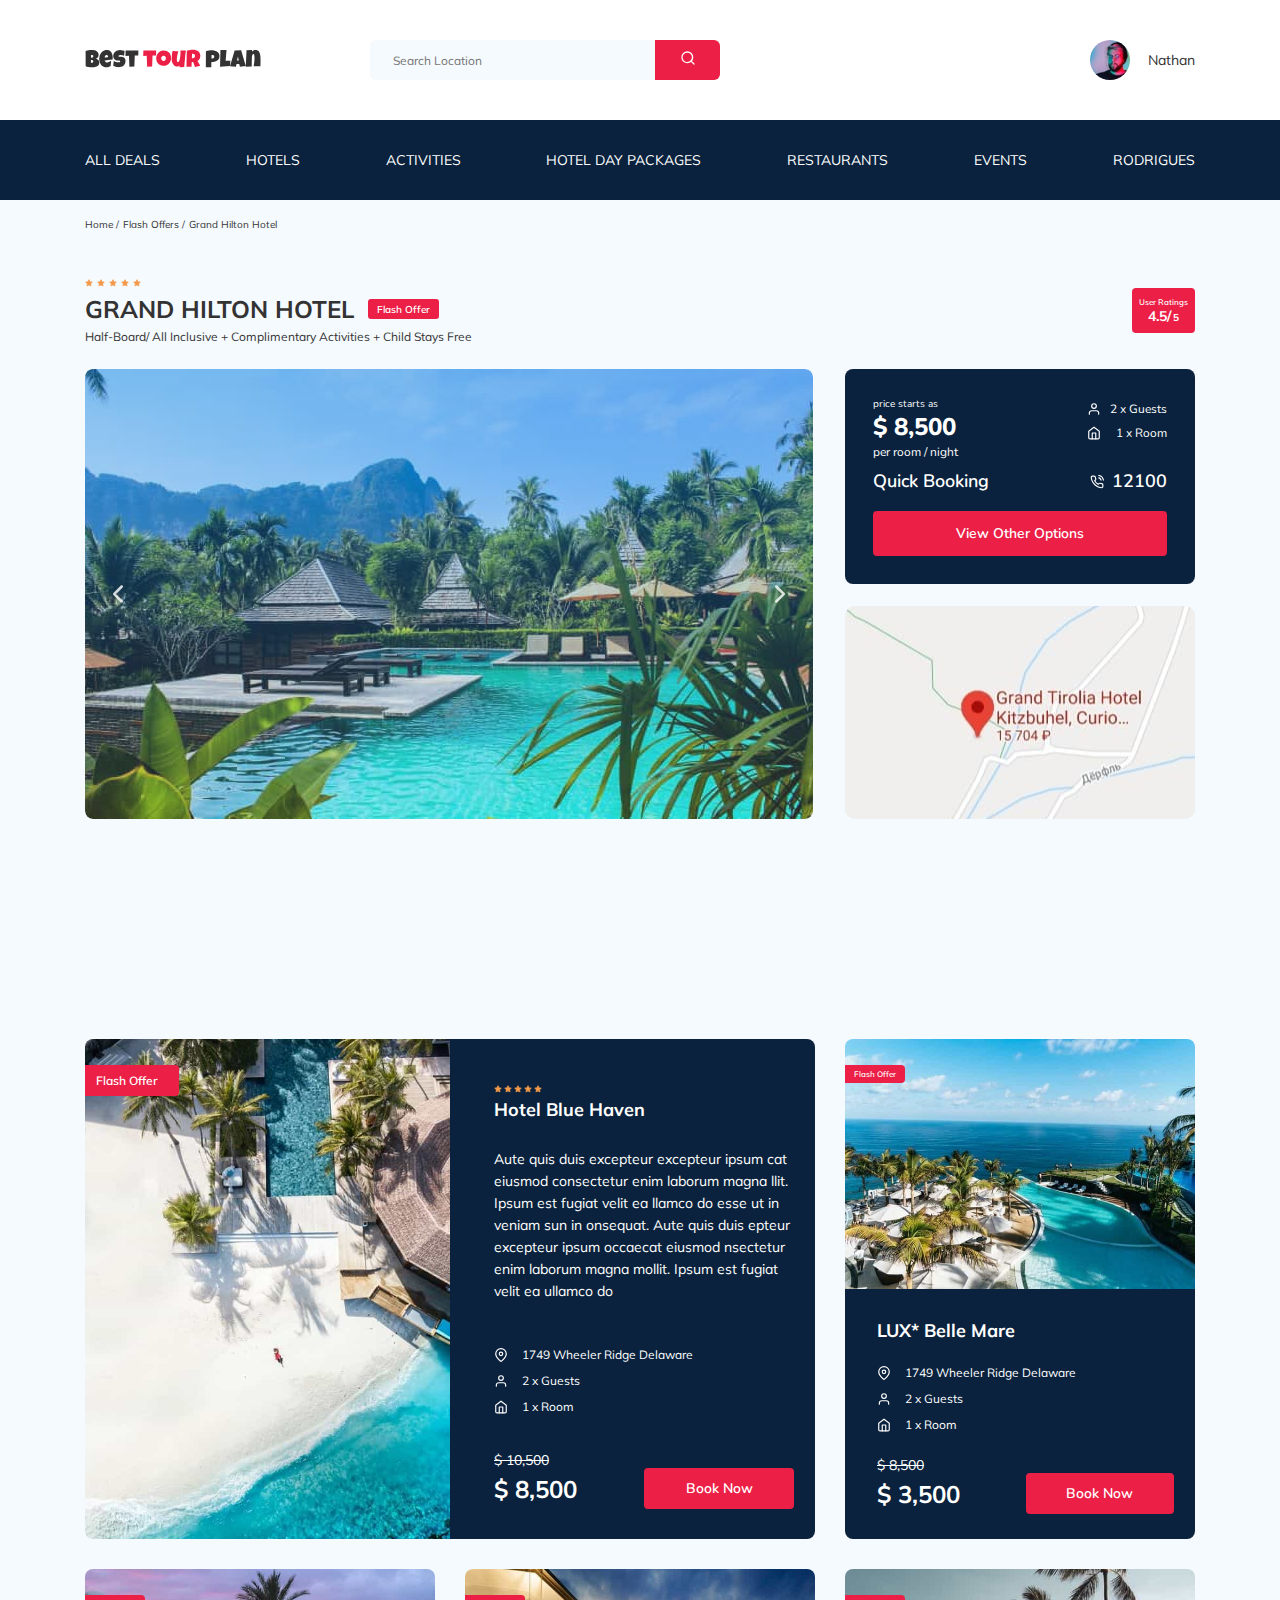
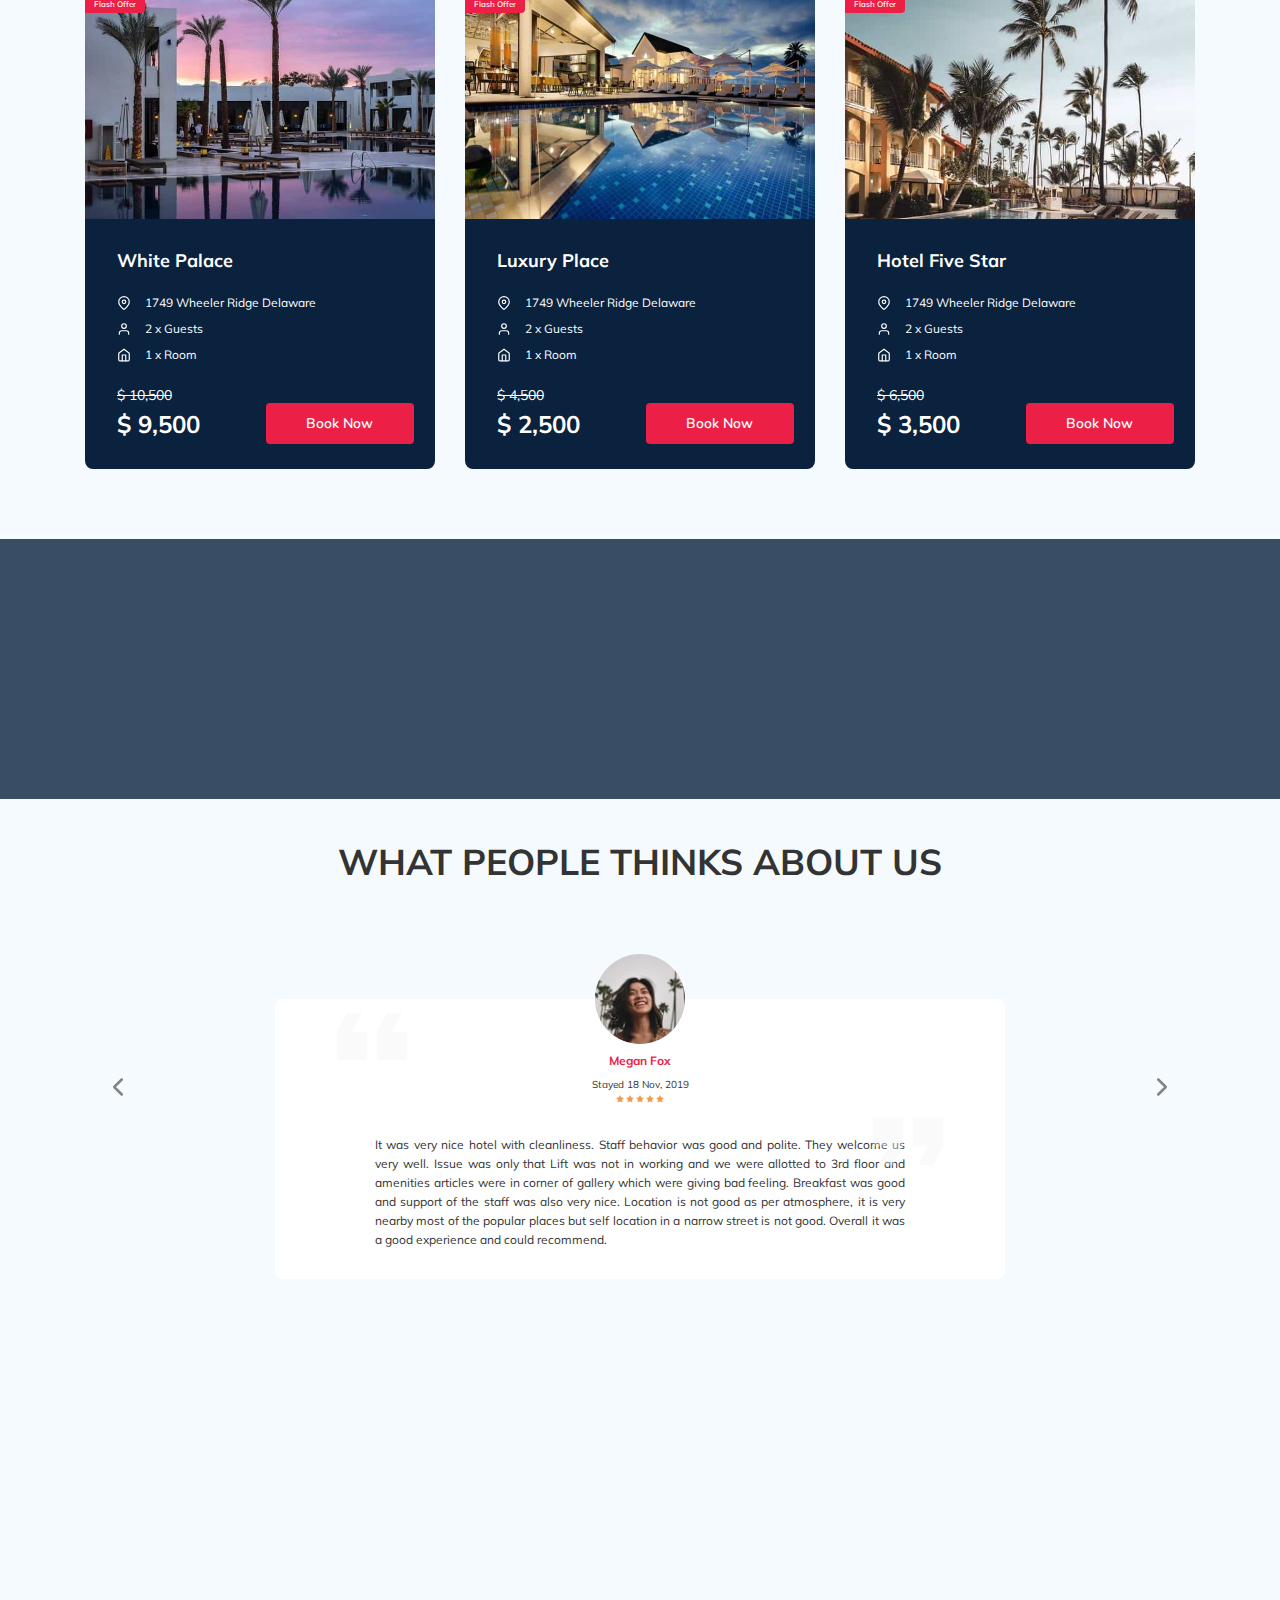
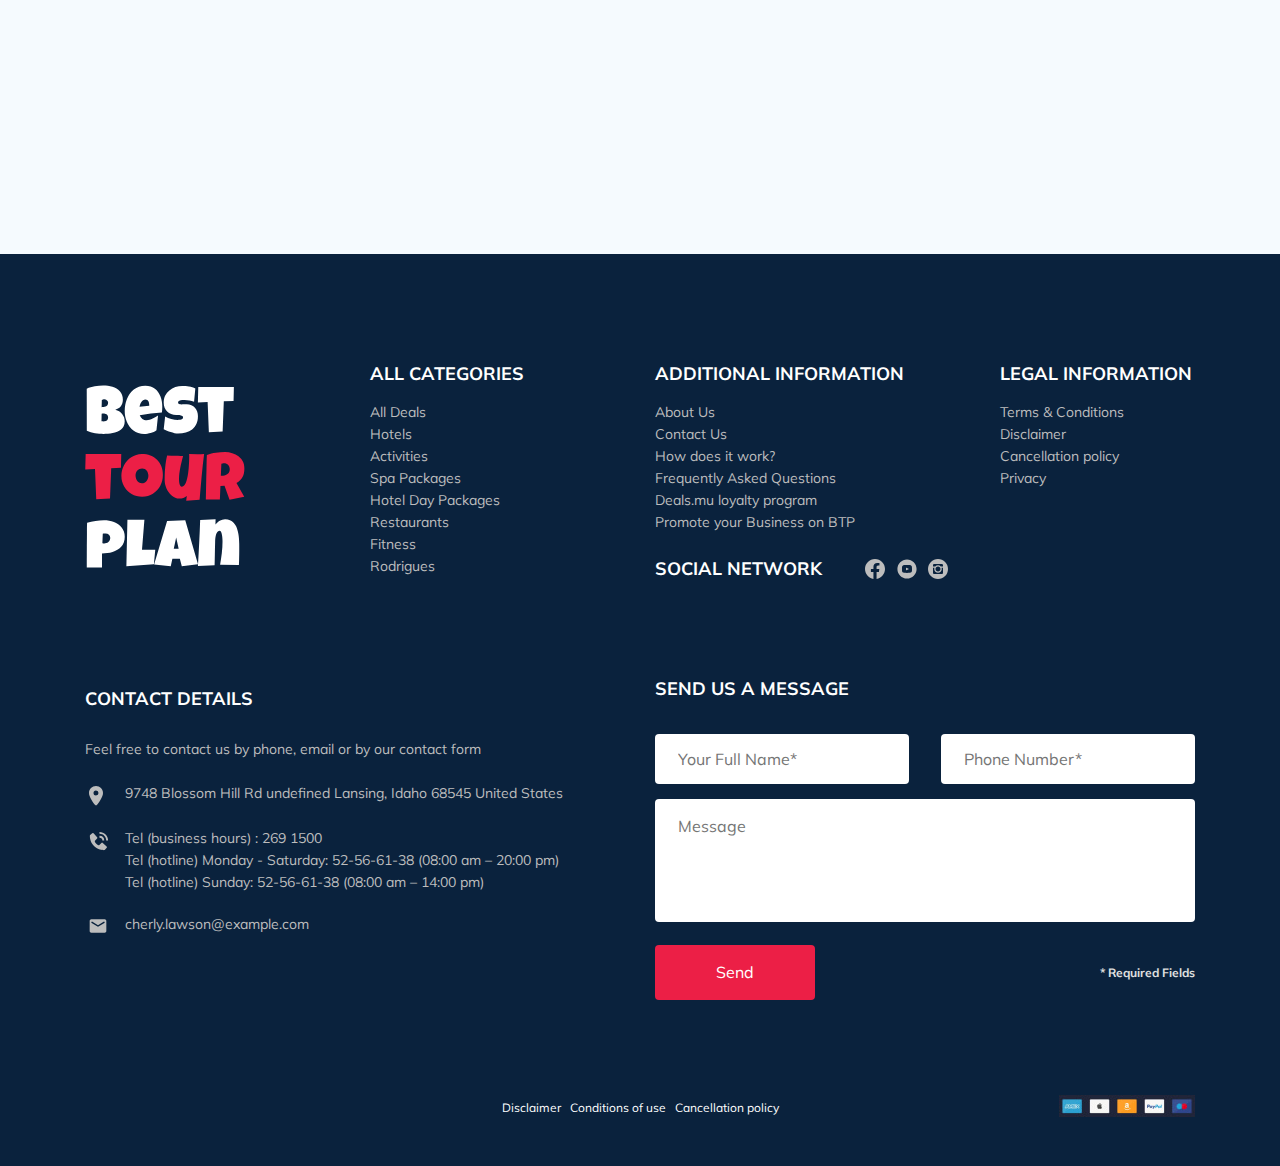
==== commit 11f371f4: "Fix: mobile-menu in landscape" ====
--- a/index.html
+++ b/index.html
@@ -93,29 +93,31 @@
                 </button>
               </form>
             </li>
-            <li class="navbar-menu__item">
-              <a href="#" class="navbar-menu__link">All&nbsp;Deals</a>
-            </li>
-            <li class="navbar-menu__item">
-              <a href="#" class="navbar-menu__link">Hotels</a>
-            </li>
-            <li class="navbar-menu__item">
-              <a href="#" class="navbar-menu__link">Activities</a>
-            </li>
-            <li class="navbar-menu__item">
-              <a href="#" class="navbar-menu__link"
-                >Hotel&nbsp;Day&nbsp;Packages</a
-              >
-            </li>
-            <li class="navbar-menu__item">
-              <a href="#" class="navbar-menu__link">Restaurants</a>
-            </li>
-            <li class="navbar-menu__item">
-              <a href="#" class="navbar-menu__link">Events</a>
-            </li>
-            <li class="navbar-menu__item">
-              <a href="#" class="navbar-menu__link">Rodrigues</a>
-            </li>
+            <ul class="navbar-menu navbar-menu--mobile navbar-menu--landscape">
+              <li class="navbar-menu__item">
+                <a href="#" class="navbar-menu__link">All&nbsp;Deals</a>
+              </li>
+              <li class="navbar-menu__item">
+                <a href="#" class="navbar-menu__link">Hotels</a>
+              </li>
+              <li class="navbar-menu__item">
+                <a href="#" class="navbar-menu__link">Activities</a>
+              </li>
+              <li class="navbar-menu__item">
+                <a href="#" class="navbar-menu__link"
+                  >Hotel&nbsp;Day&nbsp;Packages</a
+                >
+              </li>
+              <li class="navbar-menu__item">
+                <a href="#" class="navbar-menu__link">Restaurants</a>
+              </li>
+              <li class="navbar-menu__item">
+                <a href="#" class="navbar-menu__link">Events</a>
+              </li>
+              <li class="navbar-menu__item">
+                <a href="#" class="navbar-menu__link">Rodrigues</a>
+              </li>
+            </ul>
           </ul>
           <!-- /.navbar-menu -->
         </div>
@@ -1153,7 +1155,7 @@
     <footer class="footer">
       <div class="container">
         <div class="footer-wrapper">
-          <a href="" class="footer__logo">
+          <a href="#" class="footer__logo">
             <img
               src="images/vertical-logo.svg"
               alt="Logo: Best tour plan"
--- a/css/style.css
+++ b/css/style.css
@@ -1,2 +1,2 @@
-*{box-sizing:border-box}body{font-family:'Muli', sans-serif;background-color:#F5FAFE;color:#333}.container{max-width:1110px;margin:auto}img{max-width:100%;height:auto}.input{height:50px;padding:0 23px;background-color:#fff;border-radius:4px;border:none;outline:none}.textarea{resize:none;padding:18px 23px;background-color:#fff;border-radius:4px;border:none;outline:none}.message{padding-top:10px;padding-bottom:50px}.message__link{text-decoration:none;color:#0A223D}label.invalid{margin-top:3px;font-size:12px;color:#EC1F46;word-break:break-word}.navbar{background-color:#fff}.navbar-top{display:flex;justify-content:space-between;align-items:center;padding-top:40px;padding-bottom:40px}.navbar-top__menu-button{display:none}.navbar__search{margin-right:auto;margin-left:108px}.navbar-bottom{background-color:#0A223D}.navbar-menu{display:flex;align-items:center;justify-content:space-between;flex-wrap:wrap;padding:31px 0;list-style-type:none;font-size:14px;line-height:18px;color:#fff}.navbar-menu__item{margin-right:10px}.navbar-menu__item:last-child{margin-right:0}.navbar-menu__item--mobile--visible{display:none}.navbar-menu__link{color:inherit;text-decoration:none;text-transform:uppercase;word-break:break-word}.logo{width:177px}.search{display:flex;position:relative;height:40px;overflow:hidden;border-radius:6px}.search__input{width:350px;height:100%;padding-left:23px;padding-right:75px;background:#F5FAFE;border:none;font-size:12px;line-height:15px;color:#333}.search__input:focus{outline:none}.search__button{position:absolute;top:0;right:0;min-width:65px;height:100%;border:none;outline:none;background-color:#EC1F46;color:#fff;cursor:pointer;word-break:break-word}.user{display:flex;align-items:center;text-decoration:none}.user__avatar{width:40px;height:40px;margin-left:10px;border-radius:50%;object-fit:cover}.user__name{margin-left:18px;font-size:14px;line-height:18px;color:#333;word-break:break-word}.breadcrumb-list{display:flex;align-items:center;flex-wrap:wrap;margin:0;padding:18px 0;list-style-type:none}.breadcrumb-list__item{font-size:10px;line-height:13px;word-break:break-word}.breadcrumb-list__item:not(:last-child)::after{content:"/";margin-right:4px;word-break:break-word}.breadcrumb-list__link{text-decoration:none;color:inherit}.hotel{padding-top:23px;padding-bottom:70px}.hotel-info{display:flex;align-items:center;justify-content:space-between;flex-wrap:wrap;padding-bottom:20px}.hotel-info__offer{margin-left:14px;margin-top:4px;word-break:break-word}.hotel-info__name{margin-top:4px;margin-bottom:0}.hotel-info__description{margin:5px 0}.hotel-wrapper{display:flex;flex-wrap:wrap;align-items:center}.hotel-name{font-size:24px;line-height:30px;font-weight:700;text-transform:uppercase;word-break:break-word}.hotel-description{font-size:12px;line-height:15px;word-break:break-word}.hotel-grid{display:flex;justify-content:space-between}.hotel-inner{display:flex;flex-direction:column;justify-content:space-between;flex-wrap:wrap}.hotel-slider{width:728px;height:450px}.hotel-slider__button{top:50%;position:absolute;transform:translateY(-50%);z-index:100;width:30px;height:30px;border:none;outline:none;cursor:pointer;background-repeat:no-repeat;background-position:center;background-color:transparent;background-size:10px}.hotel-slider__button--prev{left:18px;background-image:url(../images/icons/arrow-prev-1.svg)}.hotel-slider__button--next{right:18px;background-image:url(../images/icons/arrow-next-1.svg)}.hotel-slider__item{position:relative;width:100%;height:100%;border-radius:8px;overflow:hidden}.hotel-slider__item::after{content:'';width:100%;height:100%;position:absolute;top:0;bottom:0;right:0;left:0;z-index:10;background:linear-gradient(180deg, rgba(0,122,223,0.48) 0%, rgba(255,255,255,0.128) 100%);overflow:hidden}.hotel-slider__image{width:100%;height:100%;object-fit:cover}.swiper-container{margin:0}.swiper-container-initialized{border-radius:8px}.stars{flex-basis:100%}.offer{display:block;max-height:20px;padding:4px 9px;font-weight:600;font-size:10px;line-height:13px;color:#fff;background-color:#EC1F46;border-radius:3px}.rating{display:flex;flex-direction:column;align-items:center;padding:9px 7px 6px;min-height:45px;text-align:center;color:#fff;background-color:#EC1F46;border-radius:4px}.rating__text{font-weight:600;font-size:8px;line-height:10px;word-break:break-word}.rating__counter{font-weight:bold;font-size:14px;line-height:18px}.rating__counter-small{margin-left:-2px;font-size:10px;line-height:13px}.booking{padding:28px;width:350px;min-height:210px;background-color:#0A223D;border-radius:8px;font-family:'Nunito', sans-serif;color:#fff}.booking__info{display:flex;justify-content:space-between;flex-wrap:wrap;margin-bottom:9px;word-break:break-word}.booking__price{display:flex;flex-direction:column;flex-wrap:wrap;word-break:break-word}.booking__start{font-weight:400;font-size:10px;line-height:14px;word-break:break-word}.booking__pricetag{font-weight:800;font-size:24px;line-height:33px;word-break:break-word}.booking__per-room{font-weight:400;font-size:12px;line-height:16px;word-break:break-word}.booking__room{margin-top:4px;word-break:break-word}.booking__text{display:flex;justify-content:space-between;align-items:center;flex-wrap:wrap;margin-bottom:8px;font-weight:400;font-size:12px;line-height:16px;word-break:break-word}.booking__description{margin-left:9px;word-break:break-word}.booking__call-center{display:flex;justify-content:space-between;align-items:center;flex-wrap:wrap;word-break:break-word;margin-bottom:17px}.booking__heading{font-weight:600;font-size:18px;line-height:25px;word-break:break-word}.booking__number{display:flex;justify-content:space-between;align-items:center;font-weight:600;font-size:18px;line-height:25px;color:inherit;text-decoration:none;word-break:break-word}.booking__phone{margin-left:8px;word-break:break-word}.booking__button{width:100%;min-height:45px;border-radius:4px;font-weight:600;font-size:14px;line-height:19px;border:none;outline:none;background-color:#EC1F46;color:#fff;cursor:pointer;word-break:break-word}.map{width:350px;height:213px;border-radius:10px;overflow:hidden;background-color:#0A223D;background-image:url(../images/google-map-preload.jpg);background-position:center;background-repeat:no-repeat}.map-google{width:100%;height:100%;border:none}.packages{padding-top:40px;padding-bottom:70px}.packages-title{margin-top:0;margin-bottom:65px;text-align:center;font-weight:bold;font-size:36px;line-height:45px;text-transform:uppercase;word-break:break-word}.packages-wrapper{display:grid;grid-gap:30px 30px;grid-template-columns:1fr 1fr 1fr;grid-auto-rows:minmax(500px, max-content)}.packages-card{position:relative;display:flex;flex-direction:column;border-radius:8px;overflow:hidden}.packages__card--wide{flex-direction:row;grid-column:1 / span 2}.packages__card--wide .packages-image{width:50%;height:100%}.packages__card--wide .packages-info{width:50%;height:100%;padding:46px 21px 30px 44px}.packages-image{width:100%;height:250px}.packages-image__wrapper{width:100%;height:100%;background-repeat:no-repeat;background-size:cover;background-position:center}.packages-image__wrapper-1{background-image:url(../images/packages/package-1.jpg)}.packages-image__wrapper-2{background-image:url(../images/packages/package-2.jpg)}.packages-image__wrapper-3{background-image:url(../images/packages/package-3.jpg)}.packages-image__wrapper-4{background-image:url(../images/packages/package-4.jpg)}.packages-image__wrapper-5{background-image:url(../images/packages/package-5.jpg)}.packages-image__offer{position:absolute;top:26px;left:0;display:block;max-width:100%;height:auto;padding:4px 9px;font-weight:600;font-size:8px;line-height:10px;color:#fff;background-color:#EC1F46;border-radius:0px 4px 4px 0px;word-break:break-word}.packages-image__offer--wide{padding:8px 21px 8px 11px;font-size:12px;line-height:15px}.packages-info{display:flex;flex-direction:column;justify-content:flex-start;width:100%;min-height:250px;height:calc(100% - 250px);padding:30px 21px 25px 32px;background-color:#0A223D;color:#fff}.packages-info__book{margin-top:auto;margin-bottom:0}.packages-info__stars{margin-bottom:5px}.packages-info__title{margin-top:0;margin-bottom:23px;font-weight:bold;font-size:18px;line-height:23px;word-break:break-word}.packages-info__title--wide{margin-bottom:27px}.packages-info__text{margin-top:0;margin-bottom:45px;font-weight:normal;font-size:14px;line-height:22px;word-break:break-word}.packages-stars{display:flex;align-items:center}.packages-stars__star{width:8px;height:8px;margin-right:2px}.packages-booking{margin-bottom:10px}.packages-booking__text{display:flex;align-items:center;margin-bottom:11px;font-weight:normal;font-size:12px;line-height:15px;word-break:break-word}.packages-booking__text:last-child{margin-bottom:0}.packages-booking__icon{margin-right:14px}.packages-book{display:flex;justify-content:space-between;align-items:flex-end;width:100%}.packages-book__button{display:block;padding:11px 27px;flex-basis:50%;border-radius:4px;font-family:'Nunito', sans-serif;font-weight:600;font-size:14px;line-height:19px;border:none;outline:none;background-color:#EC1F46;color:#fff;cursor:pointer;word-break:break-word}.packages-prices{display:flex;flex-direction:column;flex-basis:50%}.packages-prices__price{margin-bottom:5px;word-break:break-word}.packages-prices__price--old{font-weight:normal;font-size:14px;line-height:18px;text-decoration-line:line-through}.packages-prices__price--new{font-weight:bold;font-size:24px;line-height:30px}.newsletter{position:relative;padding-top:98px;padding-bottom:87px}.newsletter::after{content:"";position:absolute;top:0;bottom:0;left:0;right:0;z-index:5;background-color:rgba(10,34,61,0.8)}.newsletter-wrapper{position:relative;z-index:10;display:flex;justify-content:space-between;align-items:center;max-width:731px;margin:auto}.newsletter-title{display:flex;flex-direction:column;flex-wrap:wrap;max-width:50%;margin:0;color:#fff;font-weight:300;font-size:24px;line-height:30px;word-break:break-word}.newsletter-title__strong{text-transform:uppercase;font-weight:600;font-size:36px;line-height:45px;word-break:break-word}.subscribe{position:relative;width:350px;max-width:50%;height:55px}.subscribe__input{width:100%;height:100%;padding-left:33px;padding-right:75px;border:none;font-weight:300;font-size:14px;line-height:18px;border-radius:4px}.subscribe__input-group{width:100%;height:100%}.subscribe__input:focus{outline:none}.subscribe__input::placeholder{color:#BDBDBD}.subscribe__button{position:absolute;top:0;right:0;height:100%;min-width:65px;max-width:100px;border-top-right-radius:4px;border-bottom-right-radius:4px;font-weight:bold;font-size:12px;line-height:15px;border:none;outline:none;background-color:#EC1F46;color:#fff;cursor:pointer;word-break:break-word}.parallax-window{min-height:260px;background:transparent}.reviews{padding-top:40px;padding-bottom:70px}.reviews__title{margin-top:0;margin-bottom:70px;font-weight:bold;font-size:36px;line-height:45px;text-align:center;text-transform:uppercase;word-break:break-word}.reviews-slider__item{position:relative;display:flex;flex-direction:column;align-items:center;max-width:730px;margin:45px auto 0;padding:0 100px 30px;background-color:#fff;border-radius:8px}.reviews-slider__item::before,.reviews-slider__item::after{content:"";position:absolute;width:70px;height:48px;background-repeat:no-repeat}.reviews-slider__item::before{top:13px;left:62px;background-image:url(../images/icons/quote-left.svg)}.reviews-slider__item::after{top:118px;right:62px;background-image:url(../images/icons/quote-right.svg)}.reviews-slider__profile{display:flex;flex-direction:column;align-items:center;margin-top:-45px;margin-bottom:32px}.reviews-slider__avatar{width:90px;height:90px;margin-bottom:9px;border-radius:50%;object-fit:cover}.reviews-slider__username{margin-top:0;margin-bottom:10px;font-weight:bold;font-size:12px;line-height:15px;color:#EC1F46;word-break:break-word}.reviews-slider__date{margin-top:0;margin-bottom:4px;font-weight:normal;font-size:10px;line-height:13px;word-break:break-word}.reviews-slider__rating{display:flex;align-items:center}.reviews-slider__rating-star{margin:0 1px}.reviews-slider__text{margin:0;font-weight:normal;font-size:12px;line-height:19px;text-align:justify}.reviews-slider__button{top:133px;position:absolute;transform:translateY(-50%);z-index:100;width:30px;height:30px;border:none;outline:none;cursor:pointer;background-repeat:no-repeat;background-position:center;background-color:transparent;background-size:10px}.reviews-slider__button--prev{left:18px;background-image:url(../images/icons/arrow-prev-2.svg)}.reviews-slider__button--next{right:18px;background-image:url(../images/icons/arrow-next-2.svg)}.activities{padding-top:60px;padding-bottom:100px}.activities__title{margin-top:0;margin-bottom:60px;font-weight:bold;font-size:24px;line-height:30px;text-transform:uppercase;word-break:break-word}.activities-wrapper{display:flex;justify-content:space-between}.card{position:relative;display:flex;flex-direction:column;align-items:flex-start;width:255px;height:255px;padding:25px;border-radius:6px;overflow:hidden}.card__image{position:absolute;left:0;right:0;top:0;bottom:0;z-index:-2;height:100%;width:100%;object-fit:cover}.card::before{content:"";position:absolute;top:0;bottom:0;left:0;right:0;z-index:-1;background:linear-gradient(179.83deg, rgba(196,196,196,0) 35.34%, #0A223D 99.85%)}.card__title{margin-top:auto;margin-bottom:18px;font-weight:bold;font-size:16px;line-height:20px;color:#fff;word-break:break-word}.card__button{padding:7px 22px;max-width:100%;border-radius:4px;font-family:'Nunito', sans-serif;font-weight:600;font-size:12px;line-height:16px;border:none;outline:none;background-color:#EC1F46;color:#fff;cursor:pointer;word-break:break-word}.footer{padding-top:108px;padding-bottom:46px;background-color:#0A223D;color:#fff}.footer-wrapper{display:grid;grid-template-columns:repeat(4, minmax(250px, 1fr));grid-column-gap:30px;grid-auto-rows:minmax(60px, min-content);align-items:start}.footer__logo{width:160px;align-self:center;grid-row:1 / 3}.footer__categories{grid-row:1 / 4}.footer__social-network{display:flex;align-items:center;margin-top:24px;grid-row:2 / 4;grid-column:span 2}.footer__social-links{display:flex;align-items:center;justify-content:space-between;min-width:83px;height:auto}.footer__social-link{line-height:0}.footer__social-icon{width:20px;height:20px}.footer__legal-info{padding-left:60px}.footer__contact-details{margin-top:24px;grid-column:span 2}.footer__contact-form{margin-top:24px;grid-column:span 2}.footer__bottom{grid-column:span 4}.footer__title{margin-top:0;margin-bottom:16px;font-weight:bold;font-size:18px;line-height:23px;text-transform:uppercase;color:inherit;word-break:break-word}.footer__title--inline{margin-bottom:0;margin-right:43px}.footer__title--mb-3{margin-bottom:34px}.footer__title--mb-2{margin-bottom:28px;margin-top:10px}.footer__ul{margin:0;padding:0;list-style-type:none}.footer__item{display:flex;align-items:flex-start;font-weight:normal;font-size:14px;line-height:22px;color:#BDBDBD;word-break:break-word}.footer__item--mb-1{margin-bottom:15px}.footer__item--mb-2{margin-bottom:20px}.footer__link{text-decoration:none;color:inherit;word-break:break-word;cursor:pointer}.footer__phone{margin:0}.footer__text{margin-top:0;margin-bottom:22px;font-weight:normal;font-size:14px;line-height:22px;color:#BDBDBD;word-break:break-word}.footer__icon-wrapper{min-width:40px;width:40px;padding-left:4px;padding-top:4px}.footer-form__bottom{display:flex;justify-content:space-between;align-items:center;width:100%}.footer__form{display:flex;justify-content:space-between;flex-wrap:wrap}.footer__input{width:100%}.footer__input-group{flex-basis:47%;margin-bottom:15px}.footer__textarea{flex-basis:100%;height:123px;margin-bottom:23px}.footer__button{min-width:160px;min-height:50px;padding:18px;border-radius:4px;border:none;outline:none;background-color:#EC1F46;color:#fff;cursor:pointer;word-break:break-word}.footer__info{display:block;font-weight:bold;font-size:12px;line-height:15px;color:#E0E0E0;word-break:break-word}.footer-bottom{display:grid;grid-template-columns:repeat(4, 1fr);column-gap:30px;align-items:center}.footer-bottom__text{grid-column:2 / 4;font-weight:normal;font-size:12px;line-height:15px;color:#fff;text-align:center}.footer-bottom__link{margin-right:6px;color:inherit;text-decoration:none;word-break:break-word}.footer-bottom__link:last-child{margin-right:0}.footer-bottom__payments-info{grid-column:span 1;margin-left:auto}.footer__bottom{margin-top:95px}.modal__overlay{position:fixed;top:0;right:0;bottom:0;left:0;z-index:100;background:rgba(0,143,223,0.39);visibility:hidden;opacity:0;transition:opacity 0.2s}.modal__overlay--visible{visibility:visible;opacity:1}.modal__dialog{position:fixed;top:50%;left:50%;transform:translate(-50%, -50%);width:478px;max-width:100%;min-width:300px;z-index:101;padding:33px 88px;border-radius:8px;background-color:#0A223D;color:#fff;visibility:hidden;opacity:0;transition:opacity 0.2s}.modal__dialog--visible{visibility:visible;opacity:1}.modal__close{position:absolute;top:17px;right:18px;text-decoration:none;cursor:pointer}.modal-form{display:flex;align-items:center;justify-content:space-between;flex-wrap:wrap}.modal-form__bottom{display:flex;justify-content:space-between;align-items:center;width:100%}.modal__title{margin-top:0;margin-bottom:15px;text-align:center;font-weight:bold;font-size:18px;line-height:23px;text-transform:uppercase}.modal__input{flex-basis:100%;margin-top:15px}.modal__input:first-child{margin-top:0}.modal__textarea{flex-basis:100%;min-height:123px;margin-top:15px}.modal__button{min-width:160px;height:50px;padding:0 18px;margin-top:15px;border-radius:4px;border:none;outline:none;background-color:#EC1F46;color:#fff;cursor:pointer;word-break:break-word}.modal__info{display:block;font-weight:bold;font-size:12px;line-height:15px;color:#E0E0E0;word-break:break-word}.modal-open{overflow:hidden}@media (max-width: 1200px){.container{max-width:960px}.hotel-slider{width:580px}.card{width:225px;height:225px}.footer-wrapper{grid-template-columns:repeat(4, 1fr)}.footer__legal-info{padding-left:0}.footer__input{flex-basis:100%}}@media (max-width: 992px){.container{max-width:700px}.logo{width:133px}.navbar-top{padding-top:30px;padding-bottom:30px}.navbar__search{margin-left:auto}.navbar-menu{padding-top:22px;padding-bottom:22px}.navbar-menu__link{font-size:12px;line-height:15px}.search__input{width:340px}.hotel-grid{flex-direction:column;width:100%}.hotel-slider{width:100%}.hotel__slider{margin-bottom:30px}.hotel-inner{flex-direction:row}.packages-wrapper{grid-template-columns:1fr 1fr}.booking{width:340px}.map{width:340px}.newsletter-wrapper{max-width:700px}.reviews{padding-bottom:60px}.reviews__title{margin-bottom:50px;font-size:30px;line-height:38px}.reviews-slider__item{max-width:580px;padding:0 60px 30px}.reviews-slider__button--prev{left:0}.reviews-slider__button--next{right:0}.activities{padding-bottom:70px}.activities-wrapper{flex-wrap:wrap}.activities__card{margin-bottom:20px}.activities__card:nth-last-child(-n+2){margin-bottom:0}.card{width:48.5%;height:255px}.footer{padding-bottom:33px}.footer-wrapper{grid-template-columns:repeat(6, 1fr);grid-row-gap:40px}.footer__logo{grid-row:1 / 2;grid-column:span 2}.footer__legal-info{grid-column:span 2}.footer__social-network{grid-row:1 / 2;grid-column:span 4;align-self:center}.footer__categories{grid-row:2 / 3;grid-column:span 2}.footer__additional-info{grid-column:span 2}.footer__contact-details{grid-row:3;grid-column:span 5}.footer__contact-form{grid-row:4;grid-column:span 5}.footer__input-group{flex-basis:49%}.footer-bottom{grid-template-columns:repeat(2, 1f)}.footer-bottom__text{grid-column:span 2;text-align:left}.footer-bottom__payments-info{grid-column:span 2}.footer__bottom{margin-top:56px}.modal__dialog{padding:30px 40px}}@media (max-width: 768px){body{padding-top:78px}.container{max-width:576px;width:87.5%}.navbar--mobile--fixed{position:fixed;left:0;top:0;right:0;z-index:99}.navbar__search--mobile--hidden,.navbar__user--mobile--hidden{display:none}.navbar__search--mobile--visible,.navbar__user--mobile--visible{display:flex}.navbar__user{flex-direction:column;justify-content:center}.navbar__search--mobile--visible{width:245px}.navbar-bottom{display:none;position:fixed;top:78px;left:0;right:0;padding-top:30px;padding-bottom:68px}.navbar-bottom--visible{display:block}.navbar-menu{flex-direction:column}.navbar-menu__item{margin-right:0;margin-bottom:20px}.navbar-menu__item:last-child{margin-bottom:0}.navbar-menu__item--mobile--visible{display:block}.navbar-menu--mobile{margin:0;padding:0}.user__avatar{margin-left:0;margin-bottom:10px}.user__name--light{margin-left:0;color:#fff}.search__input{width:100%}.menu-button{display:flex;flex-direction:column;align-items:center;justify-content:space-between;width:16px;height:11px;border:none;outline:none;background-color:#fff;cursor:pointer}.menu-button__line{width:16px;height:1px;padding:0;background-color:#333}.hotel{padding-top:5px}.hotel-wrapper{justify-content:space-between}.hotel-info__text{width:100%}.hotel-info__name{margin-top:10px}.hotel-info__rating{display:none}.hotel-info__offer{order:-1;margin-left:0}.hotel-name{flex-basis:100%}.hotel-inner{flex-direction:column;min-height:450px}.hotel-slider{height:350px}.packages{padding-bottom:60px}.packages-wrapper{grid-template-columns:100%}.packages__card--wide{flex-direction:column;grid-column:1 / span 1}.packages__card--wide .packages-image{width:100%;height:250px}.packages__card--wide .packages-info{width:100%;height:calc(100% - 250px);padding:30px}.packages-image__offer--wide{padding:4px 9px;font-size:8px;line-height:10px}.packages-title{margin-bottom:50px;font-size:26px;line-height:32px}.packages-book{flex-direction:column;justify-content:flex-start;align-items:start}.packages-book__button{max-width:100%;width:100%}.packages-prices{margin-bottom:15px}.packages-info{padding:30px;height:calc(100% - 250px)}.packages-info__text{display:none}.packages-info__title{margin-bottom:20px}.packages-info__book{margin-top:20px}.packages-info__stars{display:none}.stars{flex-basis:auto}.booking{width:100%}.map{width:100%}.newsletter-wrapper{flex-direction:column;align-items:flex-start;width:87.5%}.newsletter__title{margin-bottom:37px;max-width:100%}.subscribe{max-width:100%}.reviews__title{font-size:26px;line-height:32px}.reviews-slider__item{padding:0 30px 30px}.reviews-slider__item::before,.reviews-slider__item::after{display:none}.reviews-slider__button{top:45px}.reviews-slider__button--prev{left:50%;transform:translate(-50%, -50%);margin-left:-80px}.reviews-slider__button--next{right:50%;transform:translate(50%, -50%);margin-right:-80px}.footer__input-group{flex-basis:100%}.footer-bottom{grid-template-columns:1fr}.footer-bottom__text{grid-column:span 1;margin-bottom:10px}.footer-bottom__payments-info{grid-column:span 1;margin-left:0}.footer__bottom{margin-top:30px}.modal__dialog{width:87.5%}.modal-form__bottom{flex-direction:column;align-items:start}.modal__info{margin-top:15px;order:-1}}@media (max-width: 576px){body{padding-top:74px}.logo{width:99px}.navbar-top{padding-top:28px;padding-bottom:28px}.navbar-bottom--visible{top:74px}.hotel-slider{height:180px}.hotel__slider{margin-bottom:20px}.packages-title{margin-bottom:42px;font-size:18px;line-height:23px}.newsletter{padding-top:76px;padding-bottom:83px}.newsletter-title{font-size:20px;line-height:25px}.newsletter-title__strong{margin-top:5px;font-size:30px;line-height:38px}.subscribe{width:100%}.reviews{padding-bottom:50px}.reviews__title{margin-bottom:42px;padding:0 18px;font-size:18px;line-height:23px}.activities{padding-top:40px;padding-bottom:60px}.activities__title{margin-bottom:36px;font-size:18px;line-height:23px}.activities__card{margin-bottom:20px}.activities__card:nth-last-child(2){margin-bottom:20px}.activities__card:last-child{margin-bottom:0}.card{width:100%;height:255px}.footer{padding-top:70px;padding-bottom:20px}.footer-wrapper{grid-template-columns:1fr;grid-row-gap:30px}.footer__logo{grid-row:1;grid-column:1}.footer__social-network{grid-row:2;grid-column:1;margin-top:0;flex-direction:column;align-items:start}.footer__legal-info{grid-row:3;grid-column:1}.footer__additional-info{grid-row:4;grid-column:1}.footer__categories{grid-row:5;grid-column:1}.footer__contact-details{grid-row:6;grid-column:1}.footer__contact-form{grid-row:7;grid-column:1}.footer__title{margin-bottom:15px}.footer__title--inline{margin-right:0}.footer__icon-wrapper{min-width:30px;width:30px}.footer__textarea{margin-bottom:15px}.footer-form__bottom{flex-direction:column;align-items:start}.footer__info{margin-bottom:15px;order:-1}.modal__dialog{padding:30px 20px}}
+*{box-sizing:border-box}body{font-family:'Muli', sans-serif;background-color:#F5FAFE;color:#333}.container{max-width:1110px;margin:auto}img{max-width:100%;height:auto}.input{height:50px;padding:0 23px;background-color:#fff;border-radius:4px;border:none;outline:none}.textarea{resize:none;padding:18px 23px;background-color:#fff;border-radius:4px;border:none;outline:none}.message{padding-top:10px;padding-bottom:50px}.message__link{text-decoration:none;color:#0A223D}label.invalid{margin-top:3px;font-size:12px;color:#EC1F46;word-break:break-word}.navbar{background-color:#fff}.navbar-top{display:flex;justify-content:space-between;align-items:center;padding-top:40px;padding-bottom:40px}.navbar-top__menu-button{display:none}.navbar__search{margin-right:auto;margin-left:108px}.navbar-bottom{background-color:#0A223D}.navbar-menu{display:flex;align-items:center;justify-content:space-between;flex-wrap:wrap;padding:31px 0;margin:0;list-style-type:none;font-size:14px;line-height:18px;color:#fff}.navbar-menu--landscape{width:100%;padding:0}.navbar-menu__item{margin-right:10px}.navbar-menu__item:last-child{margin-right:0}.navbar-menu__item--mobile--visible{display:none}.navbar-menu__link{color:inherit;text-decoration:none;text-transform:uppercase;word-break:break-word}.logo{width:177px}.search{display:flex;position:relative;height:40px;overflow:hidden;border-radius:6px}.search__input{width:350px;height:100%;padding-left:23px;padding-right:75px;background:#F5FAFE;border:none;font-size:12px;line-height:15px;color:#333}.search__input:focus{outline:none}.search__button{position:absolute;top:0;right:0;min-width:65px;height:100%;border:none;outline:none;background-color:#EC1F46;color:#fff;cursor:pointer;word-break:break-word}.user{display:flex;align-items:center;text-decoration:none}.user__avatar{width:40px;height:40px;margin-left:10px;border-radius:50%;object-fit:cover}.user__name{margin-left:18px;font-size:14px;line-height:18px;color:#333;word-break:break-word}.breadcrumb-list{display:flex;align-items:center;flex-wrap:wrap;margin:0;padding:18px 0;list-style-type:none}.breadcrumb-list__item{font-size:10px;line-height:13px;word-break:break-word}.breadcrumb-list__item:not(:last-child)::after{content:"/";margin-right:4px;word-break:break-word}.breadcrumb-list__link{text-decoration:none;color:inherit}.hotel{padding-top:23px;padding-bottom:70px}.hotel-info{display:flex;align-items:center;justify-content:space-between;flex-wrap:wrap;padding-bottom:20px}.hotel-info__offer{margin-left:14px;margin-top:4px;word-break:break-word}.hotel-info__name{margin-top:4px;margin-bottom:0}.hotel-info__description{margin:5px 0}.hotel-wrapper{display:flex;flex-wrap:wrap;align-items:center}.hotel-name{font-size:24px;line-height:30px;font-weight:700;text-transform:uppercase;word-break:break-word}.hotel-description{font-size:12px;line-height:15px;word-break:break-word}.hotel-grid{display:flex;justify-content:space-between}.hotel-inner{display:flex;flex-direction:column;justify-content:space-between;flex-wrap:wrap}.hotel-slider{width:728px;height:450px}.hotel-slider__button{top:50%;position:absolute;transform:translateY(-50%);z-index:100;width:30px;height:30px;border:none;outline:none;cursor:pointer;background-repeat:no-repeat;background-position:center;background-color:transparent;background-size:10px}.hotel-slider__button--prev{left:18px;background-image:url(../images/icons/arrow-prev-1.svg)}.hotel-slider__button--next{right:18px;background-image:url(../images/icons/arrow-next-1.svg)}.hotel-slider__item{position:relative;width:100%;height:100%;border-radius:8px;overflow:hidden}.hotel-slider__item::after{content:'';width:100%;height:100%;position:absolute;top:0;bottom:0;right:0;left:0;z-index:10;background:linear-gradient(180deg, rgba(0,122,223,0.48) 0%, rgba(255,255,255,0.128) 100%);overflow:hidden}.hotel-slider__image{width:100%;height:100%;object-fit:cover}.swiper-container{margin:0}.swiper-container-initialized{border-radius:8px}.stars{flex-basis:100%}.offer{display:block;max-height:20px;padding:4px 9px;font-weight:600;font-size:10px;line-height:13px;color:#fff;background-color:#EC1F46;border-radius:3px}.rating{display:flex;flex-direction:column;align-items:center;padding:9px 7px 6px;min-height:45px;text-align:center;color:#fff;background-color:#EC1F46;border-radius:4px}.rating__text{font-weight:600;font-size:8px;line-height:10px;word-break:break-word}.rating__counter{font-weight:bold;font-size:14px;line-height:18px}.rating__counter-small{margin-left:-2px;font-size:10px;line-height:13px}.booking{padding:28px;width:350px;min-height:210px;background-color:#0A223D;border-radius:8px;font-family:'Nunito', sans-serif;color:#fff}.booking__info{display:flex;justify-content:space-between;flex-wrap:wrap;margin-bottom:9px;word-break:break-word}.booking__price{display:flex;flex-direction:column;flex-wrap:wrap;word-break:break-word}.booking__start{font-weight:400;font-size:10px;line-height:14px;word-break:break-word}.booking__pricetag{font-weight:800;font-size:24px;line-height:33px;word-break:break-word}.booking__per-room{font-weight:400;font-size:12px;line-height:16px;word-break:break-word}.booking__room{margin-top:4px;word-break:break-word}.booking__text{display:flex;justify-content:space-between;align-items:center;flex-wrap:wrap;margin-bottom:8px;font-weight:400;font-size:12px;line-height:16px;word-break:break-word}.booking__description{margin-left:9px;word-break:break-word}.booking__call-center{display:flex;justify-content:space-between;align-items:center;flex-wrap:wrap;word-break:break-word;margin-bottom:17px}.booking__heading{font-weight:600;font-size:18px;line-height:25px;word-break:break-word}.booking__number{display:flex;justify-content:space-between;align-items:center;font-weight:600;font-size:18px;line-height:25px;color:inherit;text-decoration:none;word-break:break-word}.booking__phone{margin-left:8px;word-break:break-word}.booking__button{width:100%;min-height:45px;border-radius:4px;font-weight:600;font-size:14px;line-height:19px;border:none;outline:none;background-color:#EC1F46;color:#fff;cursor:pointer;word-break:break-word}.map{width:350px;height:213px;border-radius:10px;overflow:hidden;background-color:#0A223D;background-image:url(../images/google-map-preload.jpg);background-position:center;background-repeat:no-repeat}.map-google{width:100%;height:100%;border:none}.packages{padding-top:40px;padding-bottom:70px}.packages-title{margin-top:0;margin-bottom:65px;text-align:center;font-weight:bold;font-size:36px;line-height:45px;text-transform:uppercase;word-break:break-word}.packages-wrapper{display:grid;grid-gap:30px 30px;grid-template-columns:1fr 1fr 1fr;grid-auto-rows:minmax(500px, max-content)}.packages-card{position:relative;display:flex;flex-direction:column;border-radius:8px;overflow:hidden}.packages__card--wide{flex-direction:row;grid-column:1 / span 2}.packages__card--wide .packages-image{width:50%;height:100%}.packages__card--wide .packages-info{width:50%;height:100%;padding:46px 21px 30px 44px}.packages-image{width:100%;height:250px}.packages-image__wrapper{width:100%;height:100%;background-repeat:no-repeat;background-size:cover;background-position:center}.packages-image__wrapper-1{background-image:url(../images/packages/package-1.jpg)}.packages-image__wrapper-2{background-image:url(../images/packages/package-2.jpg)}.packages-image__wrapper-3{background-image:url(../images/packages/package-3.jpg)}.packages-image__wrapper-4{background-image:url(../images/packages/package-4.jpg)}.packages-image__wrapper-5{background-image:url(../images/packages/package-5.jpg)}.packages-image__offer{position:absolute;top:26px;left:0;display:block;max-width:100%;height:auto;padding:4px 9px;font-weight:600;font-size:8px;line-height:10px;color:#fff;background-color:#EC1F46;border-radius:0px 4px 4px 0px;word-break:break-word}.packages-image__offer--wide{padding:8px 21px 8px 11px;font-size:12px;line-height:15px}.packages-info{display:flex;flex-direction:column;justify-content:flex-start;width:100%;min-height:250px;height:calc(100% - 250px);padding:30px 21px 25px 32px;background-color:#0A223D;color:#fff}.packages-info__book{margin-top:auto;margin-bottom:0}.packages-info__stars{margin-bottom:5px}.packages-info__title{margin-top:0;margin-bottom:23px;font-weight:bold;font-size:18px;line-height:23px;word-break:break-word}.packages-info__title--wide{margin-bottom:27px}.packages-info__text{margin-top:0;margin-bottom:45px;font-weight:normal;font-size:14px;line-height:22px;word-break:break-word}.packages-stars{display:flex;align-items:center}.packages-stars__star{width:8px;height:8px;margin-right:2px}.packages-booking{margin-bottom:10px}.packages-booking__text{display:flex;align-items:center;margin-bottom:11px;font-weight:normal;font-size:12px;line-height:15px;word-break:break-word}.packages-booking__text:last-child{margin-bottom:0}.packages-booking__icon{margin-right:14px}.packages-book{display:flex;justify-content:space-between;align-items:flex-end;width:100%}.packages-book__button{display:block;padding:11px 27px;flex-basis:50%;border-radius:4px;font-family:'Nunito', sans-serif;font-weight:600;font-size:14px;line-height:19px;border:none;outline:none;background-color:#EC1F46;color:#fff;cursor:pointer;word-break:break-word}.packages-prices{display:flex;flex-direction:column;flex-basis:50%}.packages-prices__price{margin-bottom:5px;word-break:break-word}.packages-prices__price--old{font-weight:normal;font-size:14px;line-height:18px;text-decoration-line:line-through}.packages-prices__price--new{font-weight:bold;font-size:24px;line-height:30px}.newsletter{position:relative;padding-top:98px;padding-bottom:87px}.newsletter::after{content:"";position:absolute;top:0;bottom:0;left:0;right:0;z-index:5;background-color:rgba(10,34,61,0.8)}.newsletter-wrapper{position:relative;z-index:10;display:flex;justify-content:space-between;align-items:center;max-width:731px;margin:auto}.newsletter-title{display:flex;flex-direction:column;flex-wrap:wrap;max-width:50%;margin:0;color:#fff;font-weight:300;font-size:24px;line-height:30px;word-break:break-word}.newsletter-title__strong{text-transform:uppercase;font-weight:600;font-size:36px;line-height:45px;word-break:break-word}.subscribe{position:relative;width:350px;max-width:50%;height:55px}.subscribe__input{width:100%;height:100%;padding-left:33px;padding-right:75px;border:none;font-weight:300;font-size:14px;line-height:18px;border-radius:4px}.subscribe__input-group{width:100%;height:100%}.subscribe__input:focus{outline:none}.subscribe__input::placeholder{color:#BDBDBD}.subscribe__button{position:absolute;top:0;right:0;height:100%;min-width:65px;max-width:100px;border-top-right-radius:4px;border-bottom-right-radius:4px;font-weight:bold;font-size:12px;line-height:15px;border:none;outline:none;background-color:#EC1F46;color:#fff;cursor:pointer;word-break:break-word}.parallax-window{min-height:260px;background:transparent}.reviews{padding-top:40px;padding-bottom:70px}.reviews__title{margin-top:0;margin-bottom:70px;font-weight:bold;font-size:36px;line-height:45px;text-align:center;text-transform:uppercase;word-break:break-word}.reviews-slider__item{position:relative;display:flex;flex-direction:column;align-items:center;max-width:730px;margin:45px auto 0;padding:0 100px 30px;background-color:#fff;border-radius:8px}.reviews-slider__item::before,.reviews-slider__item::after{content:"";position:absolute;width:70px;height:48px;background-repeat:no-repeat}.reviews-slider__item::before{top:13px;left:62px;background-image:url(../images/icons/quote-left.svg)}.reviews-slider__item::after{top:118px;right:62px;background-image:url(../images/icons/quote-right.svg)}.reviews-slider__profile{display:flex;flex-direction:column;align-items:center;margin-top:-45px;margin-bottom:32px}.reviews-slider__avatar{width:90px;height:90px;margin-bottom:9px;border-radius:50%;object-fit:cover}.reviews-slider__username{margin-top:0;margin-bottom:10px;font-weight:bold;font-size:12px;line-height:15px;color:#EC1F46;word-break:break-word}.reviews-slider__date{margin-top:0;margin-bottom:4px;font-weight:normal;font-size:10px;line-height:13px;word-break:break-word}.reviews-slider__rating{display:flex;align-items:center}.reviews-slider__rating-star{margin:0 1px}.reviews-slider__text{margin:0;font-weight:normal;font-size:12px;line-height:19px;text-align:justify}.reviews-slider__button{top:133px;position:absolute;transform:translateY(-50%);z-index:100;width:30px;height:30px;border:none;outline:none;cursor:pointer;background-repeat:no-repeat;background-position:center;background-color:transparent;background-size:10px}.reviews-slider__button--prev{left:18px;background-image:url(../images/icons/arrow-prev-2.svg)}.reviews-slider__button--next{right:18px;background-image:url(../images/icons/arrow-next-2.svg)}.activities{padding-top:60px;padding-bottom:100px}.activities__title{margin-top:0;margin-bottom:60px;font-weight:bold;font-size:24px;line-height:30px;text-transform:uppercase;word-break:break-word}.activities-wrapper{display:flex;justify-content:space-between}.card{position:relative;display:flex;flex-direction:column;align-items:flex-start;width:255px;height:255px;padding:25px;border-radius:6px;overflow:hidden}.card__image{position:absolute;left:0;right:0;top:0;bottom:0;z-index:-2;height:100%;width:100%;object-fit:cover}.card::before{content:"";position:absolute;top:0;bottom:0;left:0;right:0;z-index:-1;background:linear-gradient(179.83deg, rgba(196,196,196,0) 35.34%, #0A223D 99.85%)}.card__title{margin-top:auto;margin-bottom:18px;font-weight:bold;font-size:16px;line-height:20px;color:#fff;word-break:break-word}.card__button{padding:7px 22px;max-width:100%;border-radius:4px;font-family:'Nunito', sans-serif;font-weight:600;font-size:12px;line-height:16px;border:none;outline:none;background-color:#EC1F46;color:#fff;cursor:pointer;word-break:break-word}.footer{padding-top:108px;padding-bottom:46px;background-color:#0A223D;color:#fff}.footer-wrapper{display:grid;grid-template-columns:repeat(4, minmax(250px, 1fr));grid-column-gap:30px;grid-auto-rows:minmax(60px, min-content);align-items:start}.footer__logo{width:160px;align-self:center;grid-row:1 / 3}.footer__categories{grid-row:1 / 4}.footer__social-network{display:flex;align-items:center;margin-top:24px;grid-row:2 / 4;grid-column:span 2}.footer__social-links{display:flex;align-items:center;justify-content:space-between;min-width:83px;height:auto}.footer__social-link{line-height:0}.footer__social-icon{width:20px;height:20px}.footer__legal-info{padding-left:60px}.footer__contact-details{margin-top:24px;grid-column:span 2}.footer__contact-form{margin-top:24px;grid-column:span 2}.footer__bottom{grid-column:span 4}.footer__title{margin-top:0;margin-bottom:16px;font-weight:bold;font-size:18px;line-height:23px;text-transform:uppercase;color:inherit;word-break:break-word}.footer__title--inline{margin-bottom:0;margin-right:43px}.footer__title--mb-3{margin-bottom:34px}.footer__title--mb-2{margin-bottom:28px;margin-top:10px}.footer__ul{margin:0;padding:0;list-style-type:none}.footer__item{display:flex;align-items:flex-start;font-weight:normal;font-size:14px;line-height:22px;color:#BDBDBD;word-break:break-word}.footer__item--mb-1{margin-bottom:15px}.footer__item--mb-2{margin-bottom:20px}.footer__link{text-decoration:none;color:inherit;word-break:break-word;cursor:pointer}.footer__phone{margin:0}.footer__text{margin-top:0;margin-bottom:22px;font-weight:normal;font-size:14px;line-height:22px;color:#BDBDBD;word-break:break-word}.footer__icon-wrapper{min-width:40px;width:40px;padding-left:4px;padding-top:4px}.footer-form__bottom{display:flex;justify-content:space-between;align-items:center;width:100%}.footer__form{display:flex;justify-content:space-between;flex-wrap:wrap}.footer__input{width:100%}.footer__input-group{flex-basis:47%;margin-bottom:15px}.footer__textarea{flex-basis:100%;height:123px;margin-bottom:23px}.footer__button{min-width:160px;min-height:50px;padding:18px;border-radius:4px;border:none;outline:none;background-color:#EC1F46;color:#fff;cursor:pointer;word-break:break-word}.footer__info{display:block;font-weight:bold;font-size:12px;line-height:15px;color:#E0E0E0;word-break:break-word}.footer-bottom{display:grid;grid-template-columns:repeat(12, 1fr);column-gap:30px;align-items:center}.footer-bottom__text{grid-column:5 / 9;font-weight:normal;font-size:12px;line-height:15px;color:#fff;text-align:center}.footer-bottom__link{margin-right:6px;color:inherit;text-decoration:none;word-break:break-word}.footer-bottom__link:last-child{margin-right:0}.footer-bottom__payments-info{grid-column:span 4;margin-left:auto}.footer__bottom{margin-top:95px}.modal__overlay{position:fixed;top:0;right:0;bottom:0;left:0;z-index:100;background:rgba(0,143,223,0.39);visibility:hidden;opacity:0;transition:opacity 0.2s}.modal__overlay--visible{visibility:visible;opacity:1}.modal__dialog{position:fixed;top:50%;left:50%;transform:translate(-50%, -50%);width:478px;max-width:100%;min-width:300px;z-index:101;padding:33px 88px;border-radius:8px;background-color:#0A223D;color:#fff;visibility:hidden;opacity:0;transition:opacity 0.2s}.modal__dialog--visible{visibility:visible;opacity:1}.modal__close{position:absolute;top:17px;right:18px;text-decoration:none;cursor:pointer}.modal-form{display:flex;align-items:center;justify-content:space-between;flex-wrap:wrap}.modal-form__bottom{display:flex;justify-content:space-between;align-items:center;width:100%}.modal__title{margin-top:0;margin-bottom:15px;text-align:center;font-weight:bold;font-size:18px;line-height:23px;text-transform:uppercase}.modal__input{flex-basis:100%;margin-top:15px}.modal__input:first-child{margin-top:0}.modal__textarea{flex-basis:100%;min-height:123px;margin-top:15px}.modal__button{min-width:160px;height:50px;padding:0 18px;margin-top:15px;border-radius:4px;border:none;outline:none;background-color:#EC1F46;color:#fff;cursor:pointer;word-break:break-word}.modal__info{display:block;font-weight:bold;font-size:12px;line-height:15px;color:#E0E0E0;word-break:break-word}.modal-open{overflow:hidden}@media (max-width: 1200px){.container{max-width:960px}.hotel-slider{width:580px}.card{width:225px;height:225px}.footer-wrapper{grid-template-columns:repeat(4, 1fr)}.footer__legal-info{padding-left:0}.footer__input{flex-basis:100%}}@media (max-width: 991px){.container{max-width:700px}.logo{width:133px}.navbar-top{padding-top:30px;padding-bottom:30px}.navbar__search{margin-left:auto}.navbar-menu{padding-top:22px;padding-bottom:22px}.navbar-menu__link{font-size:12px;line-height:15px}.search__input{width:340px}.hotel-grid{flex-direction:column;width:100%}.hotel-slider{width:100%}.hotel__slider{margin-bottom:30px}.hotel-inner{flex-direction:row}.packages-wrapper{grid-template-columns:1fr 1fr}.booking{width:340px}.map{width:340px}.newsletter-wrapper{max-width:700px}.reviews{padding-bottom:60px}.reviews__title{margin-bottom:50px;font-size:30px;line-height:38px}.reviews-slider__item{max-width:580px;padding:0 60px 30px}.reviews-slider__button--prev{left:0}.reviews-slider__button--next{right:0}.activities{padding-bottom:70px}.activities-wrapper{flex-wrap:wrap}.activities__card{margin-bottom:20px}.activities__card:nth-last-child(-n+2){margin-bottom:0}.card{width:48.5%;height:255px}.footer{padding-top:73px;padding-bottom:33px}.footer-wrapper{grid-template-columns:repeat(12, 1fr);grid-row-gap:35px;grid-column-gap:30px}.footer__logo{grid-row:1 / 2;grid-column:span 3;width:100px}.footer__legal-info{padding-left:10px;grid-column:span 4}.footer__social-network{margin-top:0;grid-row:1 / 2;grid-column:span 9;align-self:center}.footer__categories{grid-row:2 / 3;grid-column:span 3}.footer__additional-info{grid-column:span 5;padding-left:10px}.footer__contact-details{grid-row:3;grid-column:span 12}.footer__contact-form{grid-row:4;grid-column:span 10;padding-right:35px}.footer__input-group{flex-basis:49%}.footer-bottom__text{grid-column:span 6;text-align:left}.footer-bottom__payments-info{grid-column:span 6}.footer__bottom{margin-top:56px}.modal__dialog{padding:30px 40px}}@media (max-width: 767px){body{padding-top:78px}.container{max-width:576px;width:87.5%}.navbar--mobile--fixed{position:fixed;left:0;top:0;right:0;z-index:99}.navbar__search--mobile--hidden,.navbar__user--mobile--hidden{display:none}.navbar__search--mobile--visible,.navbar__user--mobile--visible{display:flex}.navbar__user{flex-direction:column;justify-content:center}.navbar__search--mobile--visible{width:245px}.navbar-bottom{display:none;position:fixed;top:78px;left:0;right:0;padding-top:30px;padding-bottom:68px}.navbar-bottom--visible{display:block}.navbar-menu{flex-direction:column}.navbar-menu__item{margin-right:0;margin-bottom:20px}.navbar-menu__item:last-child{margin-bottom:0}.navbar-menu__item--mobile--visible{display:block}.navbar-menu--mobile{margin:0;padding:0}.user__avatar{margin-left:0;margin-bottom:10px}.user__name--light{margin-left:0;color:#fff}.search__input{width:100%}.menu-button{display:flex;flex-direction:column;align-items:center;justify-content:space-between;width:16px;height:11px;border:none;outline:none;background-color:#fff;cursor:pointer}.menu-button__line{width:16px;height:1px;padding:0;background-color:#333}.hotel{padding-top:5px}.hotel-wrapper{justify-content:space-between}.hotel-info__text{width:100%}.hotel-info__name{margin-top:10px}.hotel-info__rating{display:none}.hotel-info__offer{order:-1;margin-left:0}.hotel-name{flex-basis:100%}.hotel-inner{flex-direction:column;min-height:450px}.hotel-slider{height:350px}.packages{padding-bottom:60px}.packages-wrapper{grid-template-columns:100%}.packages__card--wide{flex-direction:column;grid-column:1 / span 1}.packages__card--wide .packages-image{width:100%;height:250px}.packages__card--wide .packages-info{width:100%;height:calc(100% - 250px);padding:30px}.packages-image__offer--wide{padding:4px 9px;font-size:8px;line-height:10px}.packages-title{margin-bottom:50px;font-size:26px;line-height:32px}.packages-book{flex-direction:column;justify-content:flex-start;align-items:start}.packages-book__button{max-width:100%;width:100%}.packages-prices{margin-bottom:15px}.packages-info{padding:30px;height:calc(100% - 250px)}.packages-info__text{display:none}.packages-info__title{margin-bottom:20px}.packages-info__book{margin-top:20px}.packages-info__stars{display:none}.stars{flex-basis:auto}.booking{width:100%}.map{width:100%}.newsletter-wrapper{flex-direction:column;align-items:flex-start;width:87.5%}.newsletter__title{margin-bottom:37px;max-width:100%}.subscribe{max-width:100%}.reviews__title{font-size:26px;line-height:32px}.reviews-slider__item{padding:0 30px 30px}.reviews-slider__item::before,.reviews-slider__item::after{display:none}.reviews-slider__button{top:45px}.reviews-slider__button--prev{left:50%;transform:translate(-50%, -50%);margin-left:-80px}.reviews-slider__button--next{right:50%;transform:translate(50%, -50%);margin-right:-80px}.footer{padding-top:70px;padding-bottom:20px}.footer-wrapper{grid-template-columns:1fr;grid-row-gap:30px}.footer__logo{grid-row:1;grid-column:1}.footer__social-network{grid-row:2;grid-column:1;margin-top:0;flex-direction:column;align-items:start}.footer__legal-info{grid-row:3;grid-column:1;padding-left:0}.footer__additional-info{grid-row:4;grid-column:1;padding-left:0}.footer__categories{grid-row:5;grid-column:1}.footer__contact-details{grid-row:6;grid-column:1;margin-top:0}.footer__contact-form{grid-row:7;grid-column:1;padding-right:0;margin-top:0}.footer__title{margin-bottom:15px}.footer__title--inline{margin-right:0}.footer__icon-wrapper{min-width:30px;width:30px}.footer__textarea{margin-bottom:15px}.footer__input-group{flex-basis:100%}.footer-form__bottom{flex-direction:column;align-items:start}.footer__info{margin-bottom:15px;order:-1}.footer-bottom{grid-template-columns:1fr}.footer-bottom__text{grid-column:span 1;text-align:left;margin-bottom:10px}.footer-bottom__payments-info{grid-column:span 1;margin-right:auto;margin-left:0}.modal__dialog{width:87.5%}.modal-form__bottom{flex-direction:column;align-items:start}.modal__info{margin-top:15px;order:-1}}@media (max-width: 767px) and (max-height: 570px){.navbar-menu--landscape{flex-direction:row;align-items:center;justify-content:center;flex-wrap:wrap;margin-top:10px}.navbar-menu .navbar-menu__item{margin-bottom:5px;margin-left:5px;margin-right:5px}.navbar-bottom--visible{padding-bottom:30px}}@media (max-width: 575px){body{padding-top:74px}.logo{width:99px}.navbar-top{padding-top:28px;padding-bottom:28px}.navbar-bottom--visible{top:74px}.hotel-slider{height:180px}.hotel__slider{margin-bottom:20px}.packages-title{margin-bottom:42px;font-size:18px;line-height:23px}.newsletter{padding-top:76px;padding-bottom:83px}.newsletter-title{font-size:20px;line-height:25px}.newsletter-title__strong{margin-top:5px;font-size:30px;line-height:38px}.subscribe{width:100%}.subscribe__input{width:87.5%}.reviews{padding-bottom:50px}.reviews__title{margin-bottom:42px;padding:0 18px;font-size:18px;line-height:23px}.activities{padding-top:40px;padding-bottom:60px}.activities__title{margin-bottom:36px;font-size:18px;line-height:23px}.activities__card{margin-bottom:20px}.activities__card:nth-last-child(2){margin-bottom:20px}.activities__card:last-child{margin-bottom:0}.card{width:100%;height:255px}.modal__dialog{padding:30px 20px}}
 /*# sourceMappingURL=style.css.map */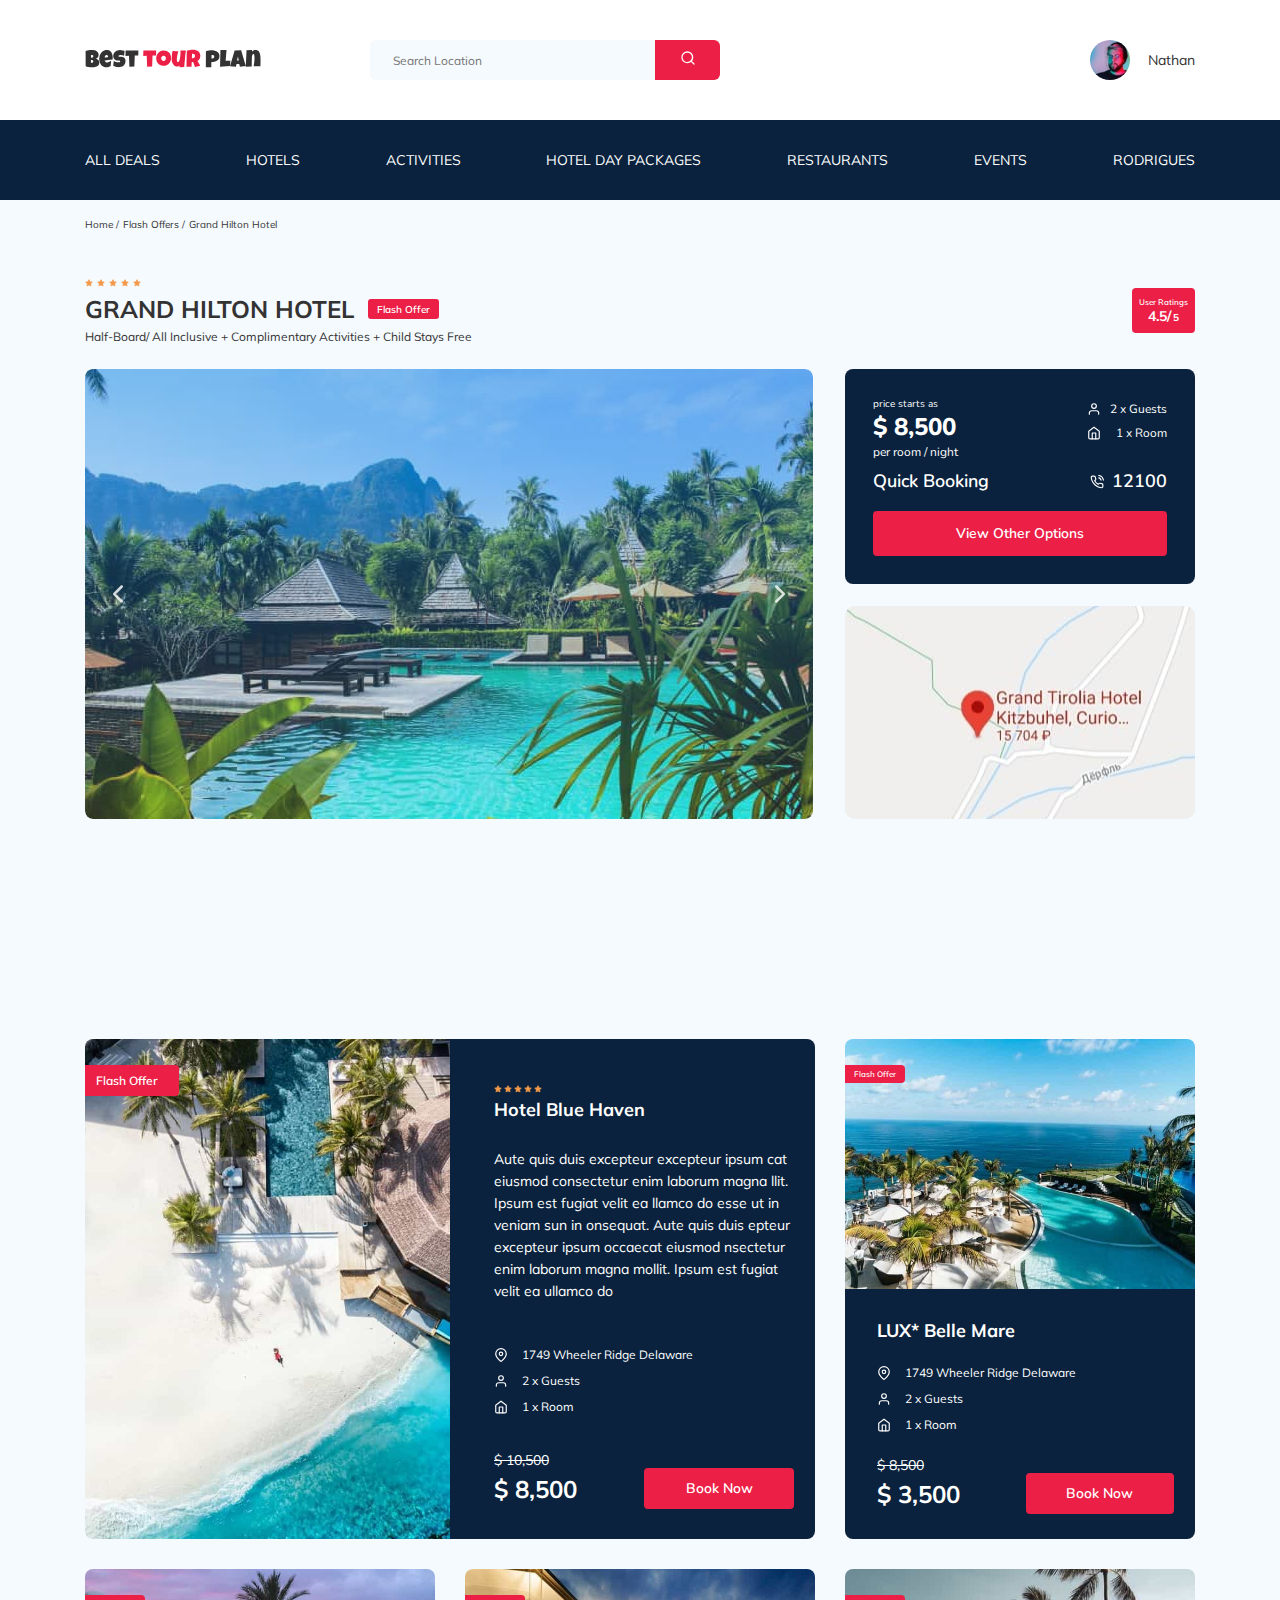
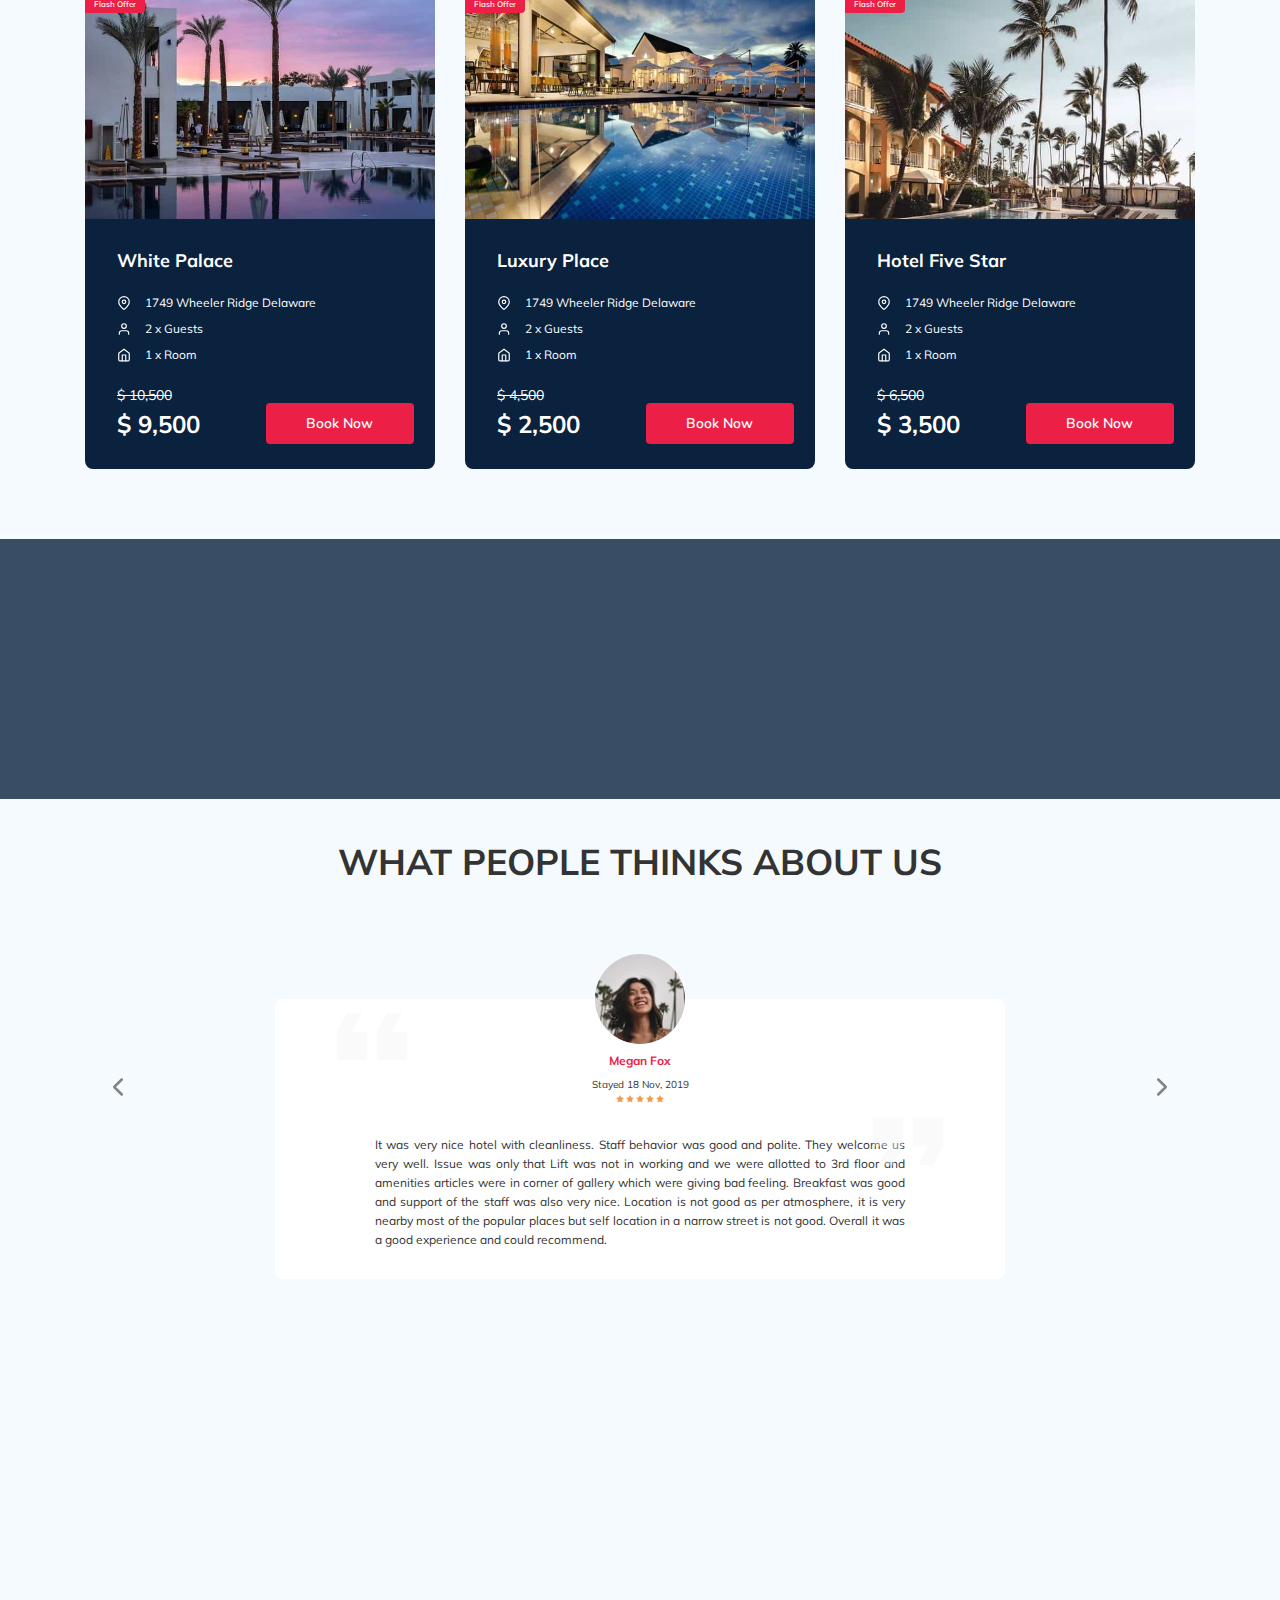
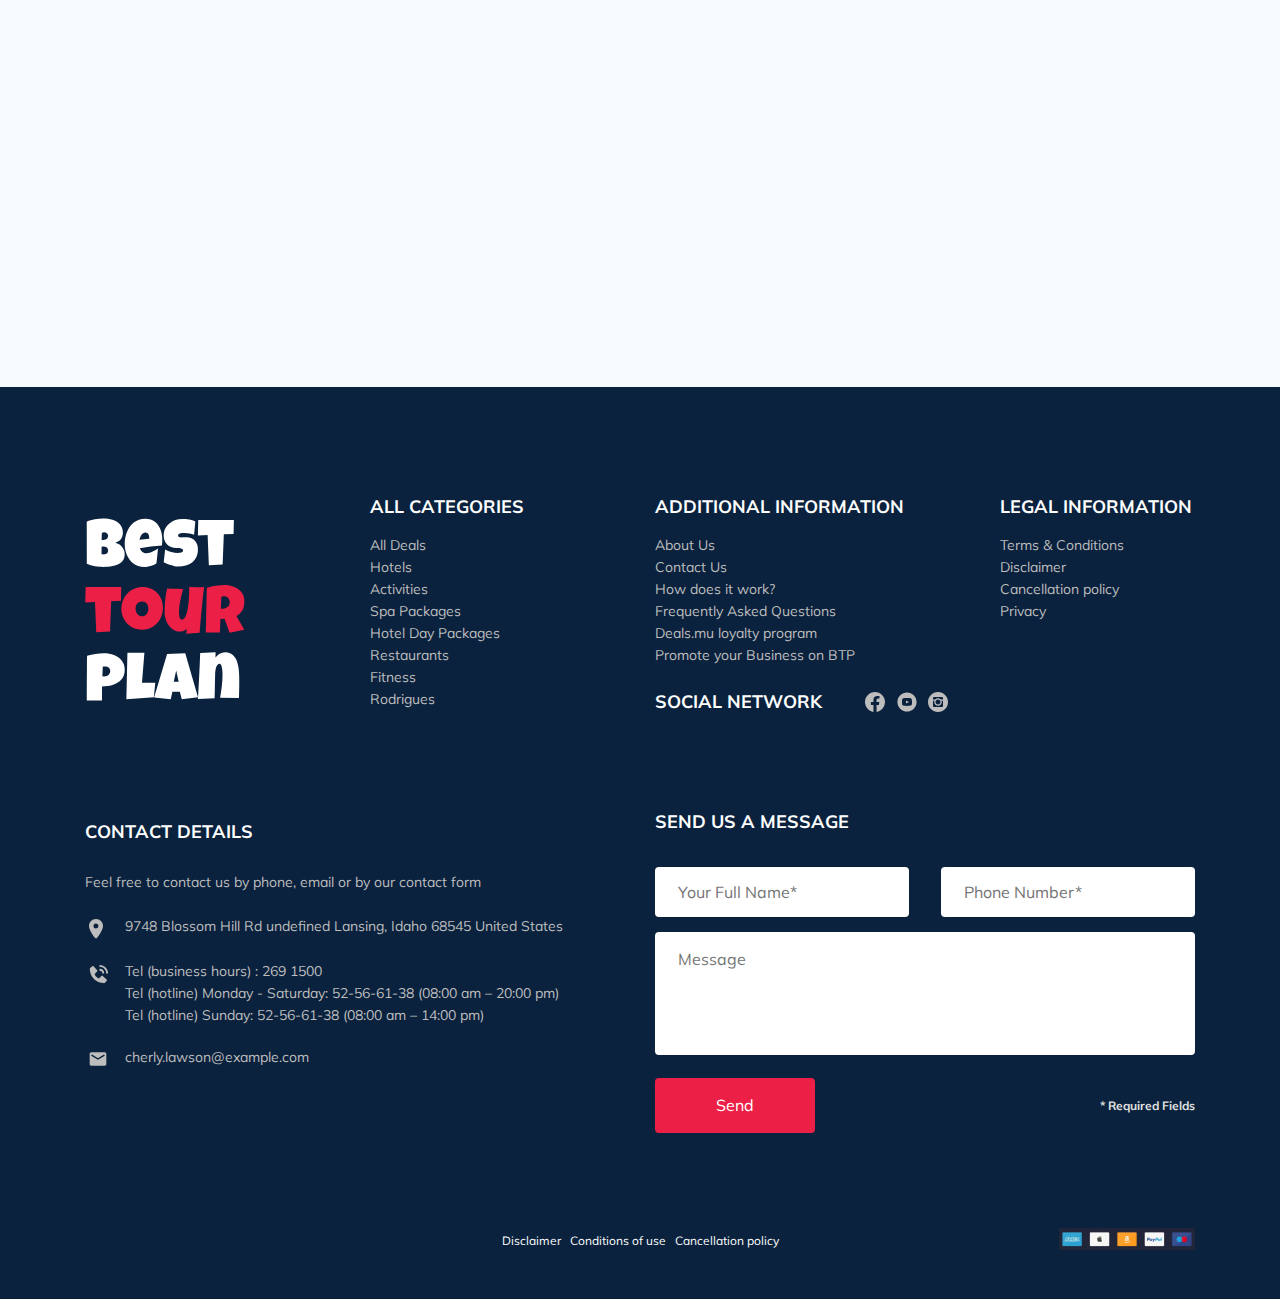
==== commit 81ff3580: "Fix: scrolling in modal and mobile menu, logo links" ====
--- a/index.html
+++ b/index.html
@@ -21,7 +21,7 @@
     <header class="navbar navbar--mobile--fixed">
       <div class="container">
         <div class="navbar-top">
-          <a href="#" class="logo">
+          <a href="index.html" class="logo">
             <img
               src="images/horizontal-logo.svg"
               alt="Logo: Best Tour Plan"
@@ -93,31 +93,29 @@
                 </button>
               </form>
             </li>
-            <ul class="navbar-menu navbar-menu--mobile navbar-menu--landscape">
-              <li class="navbar-menu__item">
-                <a href="#" class="navbar-menu__link">All&nbsp;Deals</a>
-              </li>
-              <li class="navbar-menu__item">
-                <a href="#" class="navbar-menu__link">Hotels</a>
-              </li>
-              <li class="navbar-menu__item">
-                <a href="#" class="navbar-menu__link">Activities</a>
-              </li>
-              <li class="navbar-menu__item">
-                <a href="#" class="navbar-menu__link"
-                  >Hotel&nbsp;Day&nbsp;Packages</a
-                >
-              </li>
-              <li class="navbar-menu__item">
-                <a href="#" class="navbar-menu__link">Restaurants</a>
-              </li>
-              <li class="navbar-menu__item">
-                <a href="#" class="navbar-menu__link">Events</a>
-              </li>
-              <li class="navbar-menu__item">
-                <a href="#" class="navbar-menu__link">Rodrigues</a>
-              </li>
-            </ul>
+            <li class="navbar-menu__item">
+              <a href="#" class="navbar-menu__link">All&nbsp;Deals</a>
+            </li>
+            <li class="navbar-menu__item">
+              <a href="#" class="navbar-menu__link">Hotels</a>
+            </li>
+            <li class="navbar-menu__item">
+              <a href="#" class="navbar-menu__link">Activities</a>
+            </li>
+            <li class="navbar-menu__item">
+              <a href="#" class="navbar-menu__link"
+                >Hotel&nbsp;Day&nbsp;Packages</a
+              >
+            </li>
+            <li class="navbar-menu__item">
+              <a href="#" class="navbar-menu__link">Restaurants</a>
+            </li>
+            <li class="navbar-menu__item">
+              <a href="#" class="navbar-menu__link">Events</a>
+            </li>
+            <li class="navbar-menu__item">
+              <a href="#" class="navbar-menu__link">Rodrigues</a>
+            </li>
           </ul>
           <!-- /.navbar-menu -->
         </div>
@@ -1155,7 +1153,7 @@
     <footer class="footer">
       <div class="container">
         <div class="footer-wrapper">
-          <a href="#" class="footer__logo">
+          <a href="index.html" class="footer__logo">
             <img
               src="images/vertical-logo.svg"
               alt="Logo: Best tour plan"
--- a/css/style.css
+++ b/css/style.css
@@ -1,2 +1,2 @@
-*{box-sizing:border-box}body{font-family:'Muli', sans-serif;background-color:#F5FAFE;color:#333}.container{max-width:1110px;margin:auto}img{max-width:100%;height:auto}.input{height:50px;padding:0 23px;background-color:#fff;border-radius:4px;border:none;outline:none}.textarea{resize:none;padding:18px 23px;background-color:#fff;border-radius:4px;border:none;outline:none}.message{padding-top:10px;padding-bottom:50px}.message__link{text-decoration:none;color:#0A223D}label.invalid{margin-top:3px;font-size:12px;color:#EC1F46;word-break:break-word}.navbar{background-color:#fff}.navbar-top{display:flex;justify-content:space-between;align-items:center;padding-top:40px;padding-bottom:40px}.navbar-top__menu-button{display:none}.navbar__search{margin-right:auto;margin-left:108px}.navbar-bottom{background-color:#0A223D}.navbar-menu{display:flex;align-items:center;justify-content:space-between;flex-wrap:wrap;padding:31px 0;margin:0;list-style-type:none;font-size:14px;line-height:18px;color:#fff}.navbar-menu--landscape{width:100%;padding:0}.navbar-menu__item{margin-right:10px}.navbar-menu__item:last-child{margin-right:0}.navbar-menu__item--mobile--visible{display:none}.navbar-menu__link{color:inherit;text-decoration:none;text-transform:uppercase;word-break:break-word}.logo{width:177px}.search{display:flex;position:relative;height:40px;overflow:hidden;border-radius:6px}.search__input{width:350px;height:100%;padding-left:23px;padding-right:75px;background:#F5FAFE;border:none;font-size:12px;line-height:15px;color:#333}.search__input:focus{outline:none}.search__button{position:absolute;top:0;right:0;min-width:65px;height:100%;border:none;outline:none;background-color:#EC1F46;color:#fff;cursor:pointer;word-break:break-word}.user{display:flex;align-items:center;text-decoration:none}.user__avatar{width:40px;height:40px;margin-left:10px;border-radius:50%;object-fit:cover}.user__name{margin-left:18px;font-size:14px;line-height:18px;color:#333;word-break:break-word}.breadcrumb-list{display:flex;align-items:center;flex-wrap:wrap;margin:0;padding:18px 0;list-style-type:none}.breadcrumb-list__item{font-size:10px;line-height:13px;word-break:break-word}.breadcrumb-list__item:not(:last-child)::after{content:"/";margin-right:4px;word-break:break-word}.breadcrumb-list__link{text-decoration:none;color:inherit}.hotel{padding-top:23px;padding-bottom:70px}.hotel-info{display:flex;align-items:center;justify-content:space-between;flex-wrap:wrap;padding-bottom:20px}.hotel-info__offer{margin-left:14px;margin-top:4px;word-break:break-word}.hotel-info__name{margin-top:4px;margin-bottom:0}.hotel-info__description{margin:5px 0}.hotel-wrapper{display:flex;flex-wrap:wrap;align-items:center}.hotel-name{font-size:24px;line-height:30px;font-weight:700;text-transform:uppercase;word-break:break-word}.hotel-description{font-size:12px;line-height:15px;word-break:break-word}.hotel-grid{display:flex;justify-content:space-between}.hotel-inner{display:flex;flex-direction:column;justify-content:space-between;flex-wrap:wrap}.hotel-slider{width:728px;height:450px}.hotel-slider__button{top:50%;position:absolute;transform:translateY(-50%);z-index:100;width:30px;height:30px;border:none;outline:none;cursor:pointer;background-repeat:no-repeat;background-position:center;background-color:transparent;background-size:10px}.hotel-slider__button--prev{left:18px;background-image:url(../images/icons/arrow-prev-1.svg)}.hotel-slider__button--next{right:18px;background-image:url(../images/icons/arrow-next-1.svg)}.hotel-slider__item{position:relative;width:100%;height:100%;border-radius:8px;overflow:hidden}.hotel-slider__item::after{content:'';width:100%;height:100%;position:absolute;top:0;bottom:0;right:0;left:0;z-index:10;background:linear-gradient(180deg, rgba(0,122,223,0.48) 0%, rgba(255,255,255,0.128) 100%);overflow:hidden}.hotel-slider__image{width:100%;height:100%;object-fit:cover}.swiper-container{margin:0}.swiper-container-initialized{border-radius:8px}.stars{flex-basis:100%}.offer{display:block;max-height:20px;padding:4px 9px;font-weight:600;font-size:10px;line-height:13px;color:#fff;background-color:#EC1F46;border-radius:3px}.rating{display:flex;flex-direction:column;align-items:center;padding:9px 7px 6px;min-height:45px;text-align:center;color:#fff;background-color:#EC1F46;border-radius:4px}.rating__text{font-weight:600;font-size:8px;line-height:10px;word-break:break-word}.rating__counter{font-weight:bold;font-size:14px;line-height:18px}.rating__counter-small{margin-left:-2px;font-size:10px;line-height:13px}.booking{padding:28px;width:350px;min-height:210px;background-color:#0A223D;border-radius:8px;font-family:'Nunito', sans-serif;color:#fff}.booking__info{display:flex;justify-content:space-between;flex-wrap:wrap;margin-bottom:9px;word-break:break-word}.booking__price{display:flex;flex-direction:column;flex-wrap:wrap;word-break:break-word}.booking__start{font-weight:400;font-size:10px;line-height:14px;word-break:break-word}.booking__pricetag{font-weight:800;font-size:24px;line-height:33px;word-break:break-word}.booking__per-room{font-weight:400;font-size:12px;line-height:16px;word-break:break-word}.booking__room{margin-top:4px;word-break:break-word}.booking__text{display:flex;justify-content:space-between;align-items:center;flex-wrap:wrap;margin-bottom:8px;font-weight:400;font-size:12px;line-height:16px;word-break:break-word}.booking__description{margin-left:9px;word-break:break-word}.booking__call-center{display:flex;justify-content:space-between;align-items:center;flex-wrap:wrap;word-break:break-word;margin-bottom:17px}.booking__heading{font-weight:600;font-size:18px;line-height:25px;word-break:break-word}.booking__number{display:flex;justify-content:space-between;align-items:center;font-weight:600;font-size:18px;line-height:25px;color:inherit;text-decoration:none;word-break:break-word}.booking__phone{margin-left:8px;word-break:break-word}.booking__button{width:100%;min-height:45px;border-radius:4px;font-weight:600;font-size:14px;line-height:19px;border:none;outline:none;background-color:#EC1F46;color:#fff;cursor:pointer;word-break:break-word}.map{width:350px;height:213px;border-radius:10px;overflow:hidden;background-color:#0A223D;background-image:url(../images/google-map-preload.jpg);background-position:center;background-repeat:no-repeat}.map-google{width:100%;height:100%;border:none}.packages{padding-top:40px;padding-bottom:70px}.packages-title{margin-top:0;margin-bottom:65px;text-align:center;font-weight:bold;font-size:36px;line-height:45px;text-transform:uppercase;word-break:break-word}.packages-wrapper{display:grid;grid-gap:30px 30px;grid-template-columns:1fr 1fr 1fr;grid-auto-rows:minmax(500px, max-content)}.packages-card{position:relative;display:flex;flex-direction:column;border-radius:8px;overflow:hidden}.packages__card--wide{flex-direction:row;grid-column:1 / span 2}.packages__card--wide .packages-image{width:50%;height:100%}.packages__card--wide .packages-info{width:50%;height:100%;padding:46px 21px 30px 44px}.packages-image{width:100%;height:250px}.packages-image__wrapper{width:100%;height:100%;background-repeat:no-repeat;background-size:cover;background-position:center}.packages-image__wrapper-1{background-image:url(../images/packages/package-1.jpg)}.packages-image__wrapper-2{background-image:url(../images/packages/package-2.jpg)}.packages-image__wrapper-3{background-image:url(../images/packages/package-3.jpg)}.packages-image__wrapper-4{background-image:url(../images/packages/package-4.jpg)}.packages-image__wrapper-5{background-image:url(../images/packages/package-5.jpg)}.packages-image__offer{position:absolute;top:26px;left:0;display:block;max-width:100%;height:auto;padding:4px 9px;font-weight:600;font-size:8px;line-height:10px;color:#fff;background-color:#EC1F46;border-radius:0px 4px 4px 0px;word-break:break-word}.packages-image__offer--wide{padding:8px 21px 8px 11px;font-size:12px;line-height:15px}.packages-info{display:flex;flex-direction:column;justify-content:flex-start;width:100%;min-height:250px;height:calc(100% - 250px);padding:30px 21px 25px 32px;background-color:#0A223D;color:#fff}.packages-info__book{margin-top:auto;margin-bottom:0}.packages-info__stars{margin-bottom:5px}.packages-info__title{margin-top:0;margin-bottom:23px;font-weight:bold;font-size:18px;line-height:23px;word-break:break-word}.packages-info__title--wide{margin-bottom:27px}.packages-info__text{margin-top:0;margin-bottom:45px;font-weight:normal;font-size:14px;line-height:22px;word-break:break-word}.packages-stars{display:flex;align-items:center}.packages-stars__star{width:8px;height:8px;margin-right:2px}.packages-booking{margin-bottom:10px}.packages-booking__text{display:flex;align-items:center;margin-bottom:11px;font-weight:normal;font-size:12px;line-height:15px;word-break:break-word}.packages-booking__text:last-child{margin-bottom:0}.packages-booking__icon{margin-right:14px}.packages-book{display:flex;justify-content:space-between;align-items:flex-end;width:100%}.packages-book__button{display:block;padding:11px 27px;flex-basis:50%;border-radius:4px;font-family:'Nunito', sans-serif;font-weight:600;font-size:14px;line-height:19px;border:none;outline:none;background-color:#EC1F46;color:#fff;cursor:pointer;word-break:break-word}.packages-prices{display:flex;flex-direction:column;flex-basis:50%}.packages-prices__price{margin-bottom:5px;word-break:break-word}.packages-prices__price--old{font-weight:normal;font-size:14px;line-height:18px;text-decoration-line:line-through}.packages-prices__price--new{font-weight:bold;font-size:24px;line-height:30px}.newsletter{position:relative;padding-top:98px;padding-bottom:87px}.newsletter::after{content:"";position:absolute;top:0;bottom:0;left:0;right:0;z-index:5;background-color:rgba(10,34,61,0.8)}.newsletter-wrapper{position:relative;z-index:10;display:flex;justify-content:space-between;align-items:center;max-width:731px;margin:auto}.newsletter-title{display:flex;flex-direction:column;flex-wrap:wrap;max-width:50%;margin:0;color:#fff;font-weight:300;font-size:24px;line-height:30px;word-break:break-word}.newsletter-title__strong{text-transform:uppercase;font-weight:600;font-size:36px;line-height:45px;word-break:break-word}.subscribe{position:relative;width:350px;max-width:50%;height:55px}.subscribe__input{width:100%;height:100%;padding-left:33px;padding-right:75px;border:none;font-weight:300;font-size:14px;line-height:18px;border-radius:4px}.subscribe__input-group{width:100%;height:100%}.subscribe__input:focus{outline:none}.subscribe__input::placeholder{color:#BDBDBD}.subscribe__button{position:absolute;top:0;right:0;height:100%;min-width:65px;max-width:100px;border-top-right-radius:4px;border-bottom-right-radius:4px;font-weight:bold;font-size:12px;line-height:15px;border:none;outline:none;background-color:#EC1F46;color:#fff;cursor:pointer;word-break:break-word}.parallax-window{min-height:260px;background:transparent}.reviews{padding-top:40px;padding-bottom:70px}.reviews__title{margin-top:0;margin-bottom:70px;font-weight:bold;font-size:36px;line-height:45px;text-align:center;text-transform:uppercase;word-break:break-word}.reviews-slider__item{position:relative;display:flex;flex-direction:column;align-items:center;max-width:730px;margin:45px auto 0;padding:0 100px 30px;background-color:#fff;border-radius:8px}.reviews-slider__item::before,.reviews-slider__item::after{content:"";position:absolute;width:70px;height:48px;background-repeat:no-repeat}.reviews-slider__item::before{top:13px;left:62px;background-image:url(../images/icons/quote-left.svg)}.reviews-slider__item::after{top:118px;right:62px;background-image:url(../images/icons/quote-right.svg)}.reviews-slider__profile{display:flex;flex-direction:column;align-items:center;margin-top:-45px;margin-bottom:32px}.reviews-slider__avatar{width:90px;height:90px;margin-bottom:9px;border-radius:50%;object-fit:cover}.reviews-slider__username{margin-top:0;margin-bottom:10px;font-weight:bold;font-size:12px;line-height:15px;color:#EC1F46;word-break:break-word}.reviews-slider__date{margin-top:0;margin-bottom:4px;font-weight:normal;font-size:10px;line-height:13px;word-break:break-word}.reviews-slider__rating{display:flex;align-items:center}.reviews-slider__rating-star{margin:0 1px}.reviews-slider__text{margin:0;font-weight:normal;font-size:12px;line-height:19px;text-align:justify}.reviews-slider__button{top:133px;position:absolute;transform:translateY(-50%);z-index:100;width:30px;height:30px;border:none;outline:none;cursor:pointer;background-repeat:no-repeat;background-position:center;background-color:transparent;background-size:10px}.reviews-slider__button--prev{left:18px;background-image:url(../images/icons/arrow-prev-2.svg)}.reviews-slider__button--next{right:18px;background-image:url(../images/icons/arrow-next-2.svg)}.activities{padding-top:60px;padding-bottom:100px}.activities__title{margin-top:0;margin-bottom:60px;font-weight:bold;font-size:24px;line-height:30px;text-transform:uppercase;word-break:break-word}.activities-wrapper{display:flex;justify-content:space-between}.card{position:relative;display:flex;flex-direction:column;align-items:flex-start;width:255px;height:255px;padding:25px;border-radius:6px;overflow:hidden}.card__image{position:absolute;left:0;right:0;top:0;bottom:0;z-index:-2;height:100%;width:100%;object-fit:cover}.card::before{content:"";position:absolute;top:0;bottom:0;left:0;right:0;z-index:-1;background:linear-gradient(179.83deg, rgba(196,196,196,0) 35.34%, #0A223D 99.85%)}.card__title{margin-top:auto;margin-bottom:18px;font-weight:bold;font-size:16px;line-height:20px;color:#fff;word-break:break-word}.card__button{padding:7px 22px;max-width:100%;border-radius:4px;font-family:'Nunito', sans-serif;font-weight:600;font-size:12px;line-height:16px;border:none;outline:none;background-color:#EC1F46;color:#fff;cursor:pointer;word-break:break-word}.footer{padding-top:108px;padding-bottom:46px;background-color:#0A223D;color:#fff}.footer-wrapper{display:grid;grid-template-columns:repeat(4, minmax(250px, 1fr));grid-column-gap:30px;grid-auto-rows:minmax(60px, min-content);align-items:start}.footer__logo{width:160px;align-self:center;grid-row:1 / 3}.footer__categories{grid-row:1 / 4}.footer__social-network{display:flex;align-items:center;margin-top:24px;grid-row:2 / 4;grid-column:span 2}.footer__social-links{display:flex;align-items:center;justify-content:space-between;min-width:83px;height:auto}.footer__social-link{line-height:0}.footer__social-icon{width:20px;height:20px}.footer__legal-info{padding-left:60px}.footer__contact-details{margin-top:24px;grid-column:span 2}.footer__contact-form{margin-top:24px;grid-column:span 2}.footer__bottom{grid-column:span 4}.footer__title{margin-top:0;margin-bottom:16px;font-weight:bold;font-size:18px;line-height:23px;text-transform:uppercase;color:inherit;word-break:break-word}.footer__title--inline{margin-bottom:0;margin-right:43px}.footer__title--mb-3{margin-bottom:34px}.footer__title--mb-2{margin-bottom:28px;margin-top:10px}.footer__ul{margin:0;padding:0;list-style-type:none}.footer__item{display:flex;align-items:flex-start;font-weight:normal;font-size:14px;line-height:22px;color:#BDBDBD;word-break:break-word}.footer__item--mb-1{margin-bottom:15px}.footer__item--mb-2{margin-bottom:20px}.footer__link{text-decoration:none;color:inherit;word-break:break-word;cursor:pointer}.footer__phone{margin:0}.footer__text{margin-top:0;margin-bottom:22px;font-weight:normal;font-size:14px;line-height:22px;color:#BDBDBD;word-break:break-word}.footer__icon-wrapper{min-width:40px;width:40px;padding-left:4px;padding-top:4px}.footer-form__bottom{display:flex;justify-content:space-between;align-items:center;width:100%}.footer__form{display:flex;justify-content:space-between;flex-wrap:wrap}.footer__input{width:100%}.footer__input-group{flex-basis:47%;margin-bottom:15px}.footer__textarea{flex-basis:100%;height:123px;margin-bottom:23px}.footer__button{min-width:160px;min-height:50px;padding:18px;border-radius:4px;border:none;outline:none;background-color:#EC1F46;color:#fff;cursor:pointer;word-break:break-word}.footer__info{display:block;font-weight:bold;font-size:12px;line-height:15px;color:#E0E0E0;word-break:break-word}.footer-bottom{display:grid;grid-template-columns:repeat(12, 1fr);column-gap:30px;align-items:center}.footer-bottom__text{grid-column:5 / 9;font-weight:normal;font-size:12px;line-height:15px;color:#fff;text-align:center}.footer-bottom__link{margin-right:6px;color:inherit;text-decoration:none;word-break:break-word}.footer-bottom__link:last-child{margin-right:0}.footer-bottom__payments-info{grid-column:span 4;margin-left:auto}.footer__bottom{margin-top:95px}.modal__overlay{position:fixed;top:0;right:0;bottom:0;left:0;z-index:100;background:rgba(0,143,223,0.39);visibility:hidden;opacity:0;transition:opacity 0.2s}.modal__overlay--visible{visibility:visible;opacity:1}.modal__dialog{position:fixed;top:50%;left:50%;transform:translate(-50%, -50%);width:478px;max-width:100%;min-width:300px;z-index:101;padding:33px 88px;border-radius:8px;background-color:#0A223D;color:#fff;visibility:hidden;opacity:0;transition:opacity 0.2s}.modal__dialog--visible{visibility:visible;opacity:1}.modal__close{position:absolute;top:17px;right:18px;text-decoration:none;cursor:pointer}.modal-form{display:flex;align-items:center;justify-content:space-between;flex-wrap:wrap}.modal-form__bottom{display:flex;justify-content:space-between;align-items:center;width:100%}.modal__title{margin-top:0;margin-bottom:15px;text-align:center;font-weight:bold;font-size:18px;line-height:23px;text-transform:uppercase}.modal__input{flex-basis:100%;margin-top:15px}.modal__input:first-child{margin-top:0}.modal__textarea{flex-basis:100%;min-height:123px;margin-top:15px}.modal__button{min-width:160px;height:50px;padding:0 18px;margin-top:15px;border-radius:4px;border:none;outline:none;background-color:#EC1F46;color:#fff;cursor:pointer;word-break:break-word}.modal__info{display:block;font-weight:bold;font-size:12px;line-height:15px;color:#E0E0E0;word-break:break-word}.modal-open{overflow:hidden}@media (max-width: 1200px){.container{max-width:960px}.hotel-slider{width:580px}.card{width:225px;height:225px}.footer-wrapper{grid-template-columns:repeat(4, 1fr)}.footer__legal-info{padding-left:0}.footer__input{flex-basis:100%}}@media (max-width: 991px){.container{max-width:700px}.logo{width:133px}.navbar-top{padding-top:30px;padding-bottom:30px}.navbar__search{margin-left:auto}.navbar-menu{padding-top:22px;padding-bottom:22px}.navbar-menu__link{font-size:12px;line-height:15px}.search__input{width:340px}.hotel-grid{flex-direction:column;width:100%}.hotel-slider{width:100%}.hotel__slider{margin-bottom:30px}.hotel-inner{flex-direction:row}.packages-wrapper{grid-template-columns:1fr 1fr}.booking{width:340px}.map{width:340px}.newsletter-wrapper{max-width:700px}.reviews{padding-bottom:60px}.reviews__title{margin-bottom:50px;font-size:30px;line-height:38px}.reviews-slider__item{max-width:580px;padding:0 60px 30px}.reviews-slider__button--prev{left:0}.reviews-slider__button--next{right:0}.activities{padding-bottom:70px}.activities-wrapper{flex-wrap:wrap}.activities__card{margin-bottom:20px}.activities__card:nth-last-child(-n+2){margin-bottom:0}.card{width:48.5%;height:255px}.footer{padding-top:73px;padding-bottom:33px}.footer-wrapper{grid-template-columns:repeat(12, 1fr);grid-row-gap:35px;grid-column-gap:30px}.footer__logo{grid-row:1 / 2;grid-column:span 3;width:100px}.footer__legal-info{padding-left:10px;grid-column:span 4}.footer__social-network{margin-top:0;grid-row:1 / 2;grid-column:span 9;align-self:center}.footer__categories{grid-row:2 / 3;grid-column:span 3}.footer__additional-info{grid-column:span 5;padding-left:10px}.footer__contact-details{grid-row:3;grid-column:span 12}.footer__contact-form{grid-row:4;grid-column:span 10;padding-right:35px}.footer__input-group{flex-basis:49%}.footer-bottom__text{grid-column:span 6;text-align:left}.footer-bottom__payments-info{grid-column:span 6}.footer__bottom{margin-top:56px}.modal__dialog{padding:30px 40px}}@media (max-width: 767px){body{padding-top:78px}.container{max-width:576px;width:87.5%}.navbar--mobile--fixed{position:fixed;left:0;top:0;right:0;z-index:99}.navbar__search--mobile--hidden,.navbar__user--mobile--hidden{display:none}.navbar__search--mobile--visible,.navbar__user--mobile--visible{display:flex}.navbar__user{flex-direction:column;justify-content:center}.navbar__search--mobile--visible{width:245px}.navbar-bottom{display:none;position:fixed;top:78px;left:0;right:0;padding-top:30px;padding-bottom:68px}.navbar-bottom--visible{display:block}.navbar-menu{flex-direction:column}.navbar-menu__item{margin-right:0;margin-bottom:20px}.navbar-menu__item:last-child{margin-bottom:0}.navbar-menu__item--mobile--visible{display:block}.navbar-menu--mobile{margin:0;padding:0}.user__avatar{margin-left:0;margin-bottom:10px}.user__name--light{margin-left:0;color:#fff}.search__input{width:100%}.menu-button{display:flex;flex-direction:column;align-items:center;justify-content:space-between;width:16px;height:11px;border:none;outline:none;background-color:#fff;cursor:pointer}.menu-button__line{width:16px;height:1px;padding:0;background-color:#333}.hotel{padding-top:5px}.hotel-wrapper{justify-content:space-between}.hotel-info__text{width:100%}.hotel-info__name{margin-top:10px}.hotel-info__rating{display:none}.hotel-info__offer{order:-1;margin-left:0}.hotel-name{flex-basis:100%}.hotel-inner{flex-direction:column;min-height:450px}.hotel-slider{height:350px}.packages{padding-bottom:60px}.packages-wrapper{grid-template-columns:100%}.packages__card--wide{flex-direction:column;grid-column:1 / span 1}.packages__card--wide .packages-image{width:100%;height:250px}.packages__card--wide .packages-info{width:100%;height:calc(100% - 250px);padding:30px}.packages-image__offer--wide{padding:4px 9px;font-size:8px;line-height:10px}.packages-title{margin-bottom:50px;font-size:26px;line-height:32px}.packages-book{flex-direction:column;justify-content:flex-start;align-items:start}.packages-book__button{max-width:100%;width:100%}.packages-prices{margin-bottom:15px}.packages-info{padding:30px;height:calc(100% - 250px)}.packages-info__text{display:none}.packages-info__title{margin-bottom:20px}.packages-info__book{margin-top:20px}.packages-info__stars{display:none}.stars{flex-basis:auto}.booking{width:100%}.map{width:100%}.newsletter-wrapper{flex-direction:column;align-items:flex-start;width:87.5%}.newsletter__title{margin-bottom:37px;max-width:100%}.subscribe{max-width:100%}.reviews__title{font-size:26px;line-height:32px}.reviews-slider__item{padding:0 30px 30px}.reviews-slider__item::before,.reviews-slider__item::after{display:none}.reviews-slider__button{top:45px}.reviews-slider__button--prev{left:50%;transform:translate(-50%, -50%);margin-left:-80px}.reviews-slider__button--next{right:50%;transform:translate(50%, -50%);margin-right:-80px}.footer{padding-top:70px;padding-bottom:20px}.footer-wrapper{grid-template-columns:1fr;grid-row-gap:30px}.footer__logo{grid-row:1;grid-column:1}.footer__social-network{grid-row:2;grid-column:1;margin-top:0;flex-direction:column;align-items:start}.footer__legal-info{grid-row:3;grid-column:1;padding-left:0}.footer__additional-info{grid-row:4;grid-column:1;padding-left:0}.footer__categories{grid-row:5;grid-column:1}.footer__contact-details{grid-row:6;grid-column:1;margin-top:0}.footer__contact-form{grid-row:7;grid-column:1;padding-right:0;margin-top:0}.footer__title{margin-bottom:15px}.footer__title--inline{margin-right:0}.footer__icon-wrapper{min-width:30px;width:30px}.footer__textarea{margin-bottom:15px}.footer__input-group{flex-basis:100%}.footer-form__bottom{flex-direction:column;align-items:start}.footer__info{margin-bottom:15px;order:-1}.footer-bottom{grid-template-columns:1fr}.footer-bottom__text{grid-column:span 1;text-align:left;margin-bottom:10px}.footer-bottom__payments-info{grid-column:span 1;margin-right:auto;margin-left:0}.modal__dialog{width:87.5%}.modal-form__bottom{flex-direction:column;align-items:start}.modal__info{margin-top:15px;order:-1}}@media (max-width: 767px) and (max-height: 570px){.navbar-menu--landscape{flex-direction:row;align-items:center;justify-content:center;flex-wrap:wrap;margin-top:10px}.navbar-menu .navbar-menu__item{margin-bottom:5px;margin-left:5px;margin-right:5px}.navbar-bottom--visible{padding-bottom:30px}}@media (max-width: 575px){body{padding-top:74px}.logo{width:99px}.navbar-top{padding-top:28px;padding-bottom:28px}.navbar-bottom--visible{top:74px}.hotel-slider{height:180px}.hotel__slider{margin-bottom:20px}.packages-title{margin-bottom:42px;font-size:18px;line-height:23px}.newsletter{padding-top:76px;padding-bottom:83px}.newsletter-title{font-size:20px;line-height:25px}.newsletter-title__strong{margin-top:5px;font-size:30px;line-height:38px}.subscribe{width:100%}.subscribe__input{width:87.5%}.reviews{padding-bottom:50px}.reviews__title{margin-bottom:42px;padding:0 18px;font-size:18px;line-height:23px}.activities{padding-top:40px;padding-bottom:60px}.activities__title{margin-bottom:36px;font-size:18px;line-height:23px}.activities__card{margin-bottom:20px}.activities__card:nth-last-child(2){margin-bottom:20px}.activities__card:last-child{margin-bottom:0}.card{width:100%;height:255px}.modal__dialog{padding:30px 20px}}
+*{box-sizing:border-box}body{font-family:'Muli', sans-serif;background-color:#F5FAFE;color:#333}.container{max-width:1110px;margin:auto}img{max-width:100%;height:auto}.input{height:50px;padding:0 23px;background-color:#fff;border-radius:4px;border:none;outline:none}.textarea{resize:none;padding:18px 23px;background-color:#fff;border-radius:4px;border:none;outline:none}.message{padding-top:10px;padding-bottom:50px}.message__link{text-decoration:none;color:#0A223D}label.invalid{margin-top:3px;font-size:12px;color:#EC1F46;word-break:break-word}.navbar{background-color:#fff}.navbar-top{display:flex;justify-content:space-between;align-items:center;padding-top:40px;padding-bottom:40px}.navbar-top__menu-button{display:none}.navbar__search{margin-right:auto;margin-left:108px}.navbar-bottom{background-color:#0A223D}.navbar-bottom--visible{max-height:calc(100% - 78px);overflow-y:auto}.navbar-menu{display:flex;align-items:center;justify-content:space-between;flex-wrap:wrap;padding:31px 0;margin:0;list-style-type:none;font-size:14px;line-height:18px;color:#fff}.navbar-menu--mobile{max-height:492px}.navbar-menu__item{margin-right:10px}.navbar-menu__item:last-child{margin-right:0}.navbar-menu__item--mobile--visible{display:none}.navbar-menu__link{color:inherit;text-decoration:none;text-transform:uppercase;word-break:break-word}.navbar--mobile--fixed{max-height:100%}.logo{width:177px}.search{display:flex;position:relative;height:40px;overflow:hidden;border-radius:6px}.search__input{width:350px;height:100%;padding-left:23px;padding-right:75px;background:#F5FAFE;border:none;font-size:12px;line-height:15px;color:#333}.search__input:focus{outline:none}.search__button{position:absolute;top:0;right:0;min-width:65px;height:100%;border:none;outline:none;background-color:#EC1F46;color:#fff;cursor:pointer;word-break:break-word}.user{display:flex;align-items:center;text-decoration:none}.user__avatar{width:40px;height:40px;margin-left:10px;border-radius:50%;object-fit:cover}.user__name{margin-left:18px;font-size:14px;line-height:18px;color:#333;word-break:break-word}.breadcrumb-list{display:flex;align-items:center;flex-wrap:wrap;margin:0;padding:18px 0;list-style-type:none}.breadcrumb-list__item{font-size:10px;line-height:13px;word-break:break-word}.breadcrumb-list__item:not(:last-child)::after{content:"/";margin-right:4px;word-break:break-word}.breadcrumb-list__link{text-decoration:none;color:inherit}.hotel{padding-top:23px;padding-bottom:70px}.hotel-info{display:flex;align-items:center;justify-content:space-between;flex-wrap:wrap;padding-bottom:20px}.hotel-info__offer{margin-left:14px;margin-top:4px;word-break:break-word}.hotel-info__name{margin-top:4px;margin-bottom:0}.hotel-info__description{margin:5px 0}.hotel-wrapper{display:flex;flex-wrap:wrap;align-items:center}.hotel-name{font-size:24px;line-height:30px;font-weight:700;text-transform:uppercase;word-break:break-word}.hotel-description{font-size:12px;line-height:15px;word-break:break-word}.hotel-grid{display:flex;justify-content:space-between}.hotel-inner{display:flex;flex-direction:column;justify-content:space-between;flex-wrap:wrap}.hotel-slider{width:728px;height:450px}.hotel-slider__button{top:50%;position:absolute;transform:translateY(-50%);z-index:100;width:30px;height:30px;border:none;outline:none;cursor:pointer;background-repeat:no-repeat;background-position:center;background-color:transparent;background-size:10px}.hotel-slider__button--prev{left:18px;background-image:url(../images/icons/arrow-prev-1.svg)}.hotel-slider__button--next{right:18px;background-image:url(../images/icons/arrow-next-1.svg)}.hotel-slider__item{position:relative;width:100%;height:100%;border-radius:8px;overflow:hidden}.hotel-slider__item::after{content:'';width:100%;height:100%;position:absolute;top:0;bottom:0;right:0;left:0;z-index:10;background:linear-gradient(180deg, rgba(0,122,223,0.48) 0%, rgba(255,255,255,0.128) 100%);overflow:hidden}.hotel-slider__image{width:100%;height:100%;object-fit:cover}.swiper-container{margin:0}.swiper-container-initialized{border-radius:8px}.stars{flex-basis:100%}.offer{display:block;max-height:20px;padding:4px 9px;font-weight:600;font-size:10px;line-height:13px;color:#fff;background-color:#EC1F46;border-radius:3px}.rating{display:flex;flex-direction:column;align-items:center;padding:9px 7px 6px;min-height:45px;text-align:center;color:#fff;background-color:#EC1F46;border-radius:4px}.rating__text{font-weight:600;font-size:8px;line-height:10px;word-break:break-word}.rating__counter{font-weight:bold;font-size:14px;line-height:18px}.rating__counter-small{margin-left:-2px;font-size:10px;line-height:13px}.booking{padding:28px;width:350px;min-height:210px;background-color:#0A223D;border-radius:8px;font-family:'Nunito', sans-serif;color:#fff}.booking__info{display:flex;justify-content:space-between;flex-wrap:wrap;margin-bottom:9px;word-break:break-word}.booking__price{display:flex;flex-direction:column;flex-wrap:wrap;word-break:break-word}.booking__start{font-weight:400;font-size:10px;line-height:14px;word-break:break-word}.booking__pricetag{font-weight:800;font-size:24px;line-height:33px;word-break:break-word}.booking__per-room{font-weight:400;font-size:12px;line-height:16px;word-break:break-word}.booking__room{margin-top:4px;word-break:break-word}.booking__text{display:flex;justify-content:space-between;align-items:center;flex-wrap:wrap;margin-bottom:8px;font-weight:400;font-size:12px;line-height:16px;word-break:break-word}.booking__description{margin-left:9px;word-break:break-word}.booking__call-center{display:flex;justify-content:space-between;align-items:center;flex-wrap:wrap;word-break:break-word;margin-bottom:17px}.booking__heading{font-weight:600;font-size:18px;line-height:25px;word-break:break-word}.booking__number{display:flex;justify-content:space-between;align-items:center;font-weight:600;font-size:18px;line-height:25px;color:inherit;text-decoration:none;word-break:break-word}.booking__phone{margin-left:8px;word-break:break-word}.booking__button{width:100%;min-height:45px;border-radius:4px;font-weight:600;font-size:14px;line-height:19px;border:none;outline:none;background-color:#EC1F46;color:#fff;cursor:pointer;word-break:break-word}.map{width:350px;height:213px;border-radius:10px;overflow:hidden;background-color:#0A223D;background-image:url(../images/google-map-preload.jpg);background-position:center;background-repeat:no-repeat}.map-google{width:100%;height:100%;border:none}.packages{padding-top:40px;padding-bottom:70px}.packages-title{margin-top:0;margin-bottom:65px;text-align:center;font-weight:bold;font-size:36px;line-height:45px;text-transform:uppercase;word-break:break-word}.packages-wrapper{display:grid;grid-gap:30px 30px;grid-template-columns:1fr 1fr 1fr;grid-auto-rows:minmax(500px, max-content)}.packages-card{position:relative;display:flex;flex-direction:column;border-radius:8px;overflow:hidden}.packages__card--wide{flex-direction:row;grid-column:1 / span 2}.packages__card--wide .packages-image{width:50%;height:100%}.packages__card--wide .packages-info{width:50%;height:100%;padding:46px 21px 30px 44px}.packages-image{width:100%;height:250px}.packages-image__wrapper{width:100%;height:100%;background-repeat:no-repeat;background-size:cover;background-position:center}.packages-image__wrapper-1{background-image:url(../images/packages/package-1.jpg)}.packages-image__wrapper-2{background-image:url(../images/packages/package-2.jpg)}.packages-image__wrapper-3{background-image:url(../images/packages/package-3.jpg)}.packages-image__wrapper-4{background-image:url(../images/packages/package-4.jpg)}.packages-image__wrapper-5{background-image:url(../images/packages/package-5.jpg)}.packages-image__offer{position:absolute;top:26px;left:0;display:block;max-width:100%;height:auto;padding:4px 9px;font-weight:600;font-size:8px;line-height:10px;color:#fff;background-color:#EC1F46;border-radius:0px 4px 4px 0px;word-break:break-word}.packages-image__offer--wide{padding:8px 21px 8px 11px;font-size:12px;line-height:15px}.packages-info{display:flex;flex-direction:column;justify-content:flex-start;width:100%;min-height:250px;height:calc(100% - 250px);padding:30px 21px 25px 32px;background-color:#0A223D;color:#fff}.packages-info__book{margin-top:auto;margin-bottom:0}.packages-info__stars{margin-bottom:5px}.packages-info__title{margin-top:0;margin-bottom:23px;font-weight:bold;font-size:18px;line-height:23px;word-break:break-word}.packages-info__title--wide{margin-bottom:27px}.packages-info__text{margin-top:0;margin-bottom:45px;font-weight:normal;font-size:14px;line-height:22px;word-break:break-word}.packages-stars{display:flex;align-items:center}.packages-stars__star{width:8px;height:8px;margin-right:2px}.packages-booking{margin-bottom:10px}.packages-booking__text{display:flex;align-items:center;margin-bottom:11px;font-weight:normal;font-size:12px;line-height:15px;word-break:break-word}.packages-booking__text:last-child{margin-bottom:0}.packages-booking__icon{margin-right:14px}.packages-book{display:flex;justify-content:space-between;align-items:flex-end;width:100%}.packages-book__button{display:block;padding:11px 27px;flex-basis:50%;border-radius:4px;font-family:'Nunito', sans-serif;font-weight:600;font-size:14px;line-height:19px;border:none;outline:none;background-color:#EC1F46;color:#fff;cursor:pointer;word-break:break-word}.packages-prices{display:flex;flex-direction:column;flex-basis:50%}.packages-prices__price{margin-bottom:5px;word-break:break-word}.packages-prices__price--old{font-weight:normal;font-size:14px;line-height:18px;text-decoration-line:line-through}.packages-prices__price--new{font-weight:bold;font-size:24px;line-height:30px}.newsletter{position:relative;padding-top:98px;padding-bottom:87px}.newsletter::after{content:"";position:absolute;top:0;bottom:0;left:0;right:0;z-index:5;background-color:rgba(10,34,61,0.8)}.newsletter-wrapper{position:relative;z-index:10;display:flex;justify-content:space-between;align-items:center;max-width:731px;margin:auto}.newsletter-title{display:flex;flex-direction:column;flex-wrap:wrap;max-width:50%;margin:0;color:#fff;font-weight:300;font-size:24px;line-height:30px;word-break:break-word}.newsletter-title__strong{text-transform:uppercase;font-weight:600;font-size:36px;line-height:45px;word-break:break-word}.subscribe{position:relative;width:350px;max-width:50%;height:55px}.subscribe__input{width:100%;height:100%;padding-left:33px;padding-right:75px;border:none;font-weight:300;font-size:14px;line-height:18px;border-radius:4px}.subscribe__input-group{width:100%;height:100%}.subscribe__input:focus{outline:none}.subscribe__input::placeholder{color:#BDBDBD}.subscribe__button{position:absolute;top:0;right:0;height:100%;min-width:65px;max-width:100px;border-top-right-radius:4px;border-bottom-right-radius:4px;font-weight:bold;font-size:12px;line-height:15px;border:none;outline:none;background-color:#EC1F46;color:#fff;cursor:pointer;word-break:break-word}.parallax-window{min-height:260px;background:transparent}.reviews{padding-top:40px;padding-bottom:70px}.reviews__title{margin-top:0;margin-bottom:70px;font-weight:bold;font-size:36px;line-height:45px;text-align:center;text-transform:uppercase;word-break:break-word}.reviews-slider__item{position:relative;display:flex;flex-direction:column;align-items:center;max-width:730px;margin:45px auto 0;padding:0 100px 30px;background-color:#fff;border-radius:8px}.reviews-slider__item::before,.reviews-slider__item::after{content:"";position:absolute;width:70px;height:48px;background-repeat:no-repeat}.reviews-slider__item::before{top:13px;left:62px;background-image:url(../images/icons/quote-left.svg)}.reviews-slider__item::after{top:118px;right:62px;background-image:url(../images/icons/quote-right.svg)}.reviews-slider__profile{display:flex;flex-direction:column;align-items:center;margin-top:-45px;margin-bottom:32px}.reviews-slider__avatar{width:90px;height:90px;margin-bottom:9px;border-radius:50%;object-fit:cover}.reviews-slider__username{margin-top:0;margin-bottom:10px;font-weight:bold;font-size:12px;line-height:15px;color:#EC1F46;word-break:break-word}.reviews-slider__date{margin-top:0;margin-bottom:4px;font-weight:normal;font-size:10px;line-height:13px;word-break:break-word}.reviews-slider__rating{display:flex;align-items:center}.reviews-slider__rating-star{margin:0 1px}.reviews-slider__text{margin:0;font-weight:normal;font-size:12px;line-height:19px;text-align:justify}.reviews-slider__button{top:133px;position:absolute;transform:translateY(-50%);z-index:100;width:30px;height:30px;border:none;outline:none;cursor:pointer;background-repeat:no-repeat;background-position:center;background-color:transparent;background-size:10px}.reviews-slider__button--prev{left:18px;background-image:url(../images/icons/arrow-prev-2.svg)}.reviews-slider__button--next{right:18px;background-image:url(../images/icons/arrow-next-2.svg)}.activities{padding-top:60px;padding-bottom:100px}.activities__title{margin-top:0;margin-bottom:60px;font-weight:bold;font-size:24px;line-height:30px;text-transform:uppercase;word-break:break-word}.activities-wrapper{display:flex;justify-content:space-between}.card{position:relative;display:flex;flex-direction:column;align-items:flex-start;width:255px;height:255px;padding:25px;border-radius:6px;overflow:hidden}.card__image{position:absolute;left:0;right:0;top:0;bottom:0;z-index:-2;height:100%;width:100%;object-fit:cover}.card::before{content:"";position:absolute;top:0;bottom:0;left:0;right:0;z-index:-1;background:linear-gradient(179.83deg, rgba(196,196,196,0) 35.34%, #0A223D 99.85%)}.card__title{margin-top:auto;margin-bottom:18px;font-weight:bold;font-size:16px;line-height:20px;color:#fff;word-break:break-word}.card__button{padding:7px 22px;max-width:100%;border-radius:4px;font-family:'Nunito', sans-serif;font-weight:600;font-size:12px;line-height:16px;border:none;outline:none;background-color:#EC1F46;color:#fff;cursor:pointer;word-break:break-word}.footer{padding-top:108px;padding-bottom:46px;background-color:#0A223D;color:#fff}.footer-wrapper{display:grid;grid-template-columns:repeat(4, minmax(250px, 1fr));grid-column-gap:30px;grid-auto-rows:minmax(60px, min-content);align-items:start}.footer__logo{width:160px;align-self:center;grid-row:1 / 3}.footer__categories{grid-row:1 / 4}.footer__social-network{display:flex;align-items:center;margin-top:24px;grid-row:2 / 4;grid-column:span 2}.footer__social-links{display:flex;align-items:center;justify-content:space-between;min-width:83px;height:auto}.footer__social-link{line-height:0}.footer__social-icon{width:20px;height:20px}.footer__legal-info{padding-left:60px}.footer__contact-details{margin-top:24px;grid-column:span 2}.footer__contact-form{margin-top:24px;grid-column:span 2}.footer__bottom{grid-column:span 4}.footer__title{margin-top:0;margin-bottom:16px;font-weight:bold;font-size:18px;line-height:23px;text-transform:uppercase;color:inherit;word-break:break-word}.footer__title--inline{margin-bottom:0;margin-right:43px}.footer__title--mb-3{margin-bottom:34px}.footer__title--mb-2{margin-bottom:28px;margin-top:10px}.footer__ul{margin:0;padding:0;list-style-type:none}.footer__item{display:flex;align-items:flex-start;font-weight:normal;font-size:14px;line-height:22px;color:#BDBDBD;word-break:break-word}.footer__item--mb-1{margin-bottom:15px}.footer__item--mb-2{margin-bottom:20px}.footer__link{text-decoration:none;color:inherit;word-break:break-word;cursor:pointer}.footer__phone{margin:0}.footer__text{margin-top:0;margin-bottom:22px;font-weight:normal;font-size:14px;line-height:22px;color:#BDBDBD;word-break:break-word}.footer__icon-wrapper{min-width:40px;width:40px;padding-left:4px;padding-top:4px}.footer-form__bottom{display:flex;justify-content:space-between;align-items:center;width:100%}.footer__form{display:flex;justify-content:space-between;flex-wrap:wrap}.footer__input{width:100%}.footer__input-group{flex-basis:47%;margin-bottom:15px}.footer__textarea{flex-basis:100%;height:123px;margin-bottom:23px}.footer__button{min-width:160px;min-height:50px;padding:18px;border-radius:4px;border:none;outline:none;background-color:#EC1F46;color:#fff;cursor:pointer;word-break:break-word}.footer__info{display:block;font-weight:bold;font-size:12px;line-height:15px;color:#E0E0E0;word-break:break-word}.footer-bottom{display:grid;grid-template-columns:repeat(12, 1fr);column-gap:30px;align-items:center}.footer-bottom__text{grid-column:5 / 9;font-weight:normal;font-size:12px;line-height:15px;color:#fff;text-align:center}.footer-bottom__link{margin-right:6px;color:inherit;text-decoration:none;word-break:break-word}.footer-bottom__link:last-child{margin-right:0}.footer-bottom__payments-info{grid-column:span 4;margin-left:auto}.footer__bottom{margin-top:95px}.modal__overlay{position:fixed;top:0;right:0;bottom:0;left:0;z-index:100;background:rgba(0,143,223,0.39);visibility:hidden;opacity:0;transition:opacity 0.2s}.modal__overlay--visible{visibility:visible;opacity:1}.modal__dialog{position:fixed;top:50%;left:50%;transform:translate(-50%, -50%);width:478px;min-width:300px;max-height:100vh;z-index:101;padding:33px 88px;border-radius:8px;background-color:#0A223D;color:#fff;visibility:hidden;opacity:0;transition:opacity 0.2s}.modal__dialog--visible{visibility:visible;opacity:1;overflow-y:auto}.modal__close{position:absolute;top:17px;right:18px;text-decoration:none;cursor:pointer}.modal-form{display:flex;align-items:center;justify-content:space-between;flex-wrap:wrap}.modal-form__bottom{display:flex;justify-content:space-between;align-items:center;width:100%}.modal__title{margin-top:0;margin-bottom:15px;text-align:center;font-weight:bold;font-size:18px;line-height:23px;text-transform:uppercase}.modal__input{flex-basis:100%;margin-top:15px}.modal__input:first-child{margin-top:0}.modal__textarea{flex-basis:100%;min-height:123px;margin-top:15px}.modal__button{min-width:160px;height:50px;padding:0 18px;margin-top:15px;border-radius:4px;border:none;outline:none;background-color:#EC1F46;color:#fff;cursor:pointer;word-break:break-word}.modal__info{display:block;font-weight:bold;font-size:12px;line-height:15px;color:#E0E0E0;word-break:break-word}.modal-open{overflow:hidden}@media (max-width: 1200px){.container{max-width:960px}.hotel-slider{width:580px}.card{width:225px;height:225px}.footer-wrapper{grid-template-columns:repeat(4, 1fr)}.footer__legal-info{padding-left:0}.footer__input{flex-basis:100%}}@media (max-width: 991px){.container{max-width:700px}.logo{width:133px}.navbar-top{padding-top:30px;padding-bottom:30px}.navbar__search{margin-left:auto}.navbar-menu{padding-top:22px;padding-bottom:22px}.navbar-menu__link{font-size:12px;line-height:15px}.search__input{width:340px}.hotel-grid{flex-direction:column;width:100%}.hotel-slider{width:100%}.hotel__slider{margin-bottom:30px}.hotel-inner{flex-direction:row}.packages-wrapper{grid-template-columns:1fr 1fr}.booking{width:340px}.map{width:340px}.newsletter-wrapper{max-width:700px}.reviews{padding-bottom:60px}.reviews__title{margin-bottom:50px;font-size:30px;line-height:38px}.reviews-slider__item{max-width:580px;padding:0 60px 30px}.reviews-slider__button--prev{left:0}.reviews-slider__button--next{right:0}.activities{padding-bottom:70px}.activities-wrapper{flex-wrap:wrap}.activities__card{margin-bottom:20px}.activities__card:nth-last-child(-n+2){margin-bottom:0}.card{width:48.5%;height:255px}.footer{padding-top:73px;padding-bottom:33px}.footer-wrapper{grid-template-columns:repeat(12, 1fr);grid-row-gap:35px;grid-column-gap:30px}.footer__logo{grid-row:1 / 2;grid-column:span 3;width:100px}.footer__legal-info{padding-left:10px;grid-column:span 4}.footer__social-network{margin-top:0;grid-row:1 / 2;grid-column:span 9;align-self:center}.footer__categories{grid-row:2 / 3;grid-column:span 3}.footer__additional-info{grid-column:span 5;padding-left:10px}.footer__contact-details{grid-row:3;grid-column:span 12}.footer__contact-form{grid-row:4;grid-column:span 10;padding-right:35px}.footer__input-group{flex-basis:49%}.footer-bottom__text{grid-column:span 6;text-align:left}.footer-bottom__payments-info{grid-column:span 6}.footer__bottom{margin-top:56px}.modal__dialog{padding:30px 40px}}@media (max-width: 767px){body{padding-top:78px}.container{max-width:576px;width:87.5%}.navbar--mobile--fixed{position:fixed;left:0;top:0;right:0;z-index:99}.navbar__search--mobile--hidden,.navbar__user--mobile--hidden{display:none}.navbar__search--mobile--visible,.navbar__user--mobile--visible{display:flex}.navbar__user{flex-direction:column;justify-content:center}.navbar__search--mobile--visible{width:245px}.navbar-bottom{display:none;position:fixed;top:78px;left:0;right:0;padding-top:30px;padding-bottom:68px}.navbar-bottom--visible{display:block}.navbar-menu{flex-direction:column}.navbar-menu__item{margin-right:0;margin-bottom:20px}.navbar-menu__item:last-child{margin-bottom:0}.navbar-menu__item--mobile--visible{display:block}.navbar-menu--mobile{margin:0;padding:0}.user__avatar{margin-left:0;margin-bottom:10px}.user__name--light{margin-left:0;color:#fff}.search__input{width:100%}.menu-button{display:flex;flex-direction:column;align-items:center;justify-content:space-between;width:16px;height:11px;border:none;outline:none;background-color:#fff;cursor:pointer}.menu-button__line{width:16px;height:1px;padding:0;background-color:#333}.hotel{padding-top:5px}.hotel-wrapper{justify-content:space-between}.hotel-info__text{width:100%}.hotel-info__name{margin-top:10px}.hotel-info__rating{display:none}.hotel-info__offer{order:-1;margin-left:0}.hotel-name{flex-basis:100%}.hotel-inner{flex-direction:column;min-height:450px}.hotel-slider{height:350px}.packages{padding-bottom:60px}.packages-wrapper{grid-template-columns:100%}.packages__card--wide{flex-direction:column;grid-column:1 / span 1}.packages__card--wide .packages-image{width:100%;height:250px}.packages__card--wide .packages-info{width:100%;height:calc(100% - 250px);padding:30px}.packages-image__offer--wide{padding:4px 9px;font-size:8px;line-height:10px}.packages-title{margin-bottom:50px;font-size:26px;line-height:32px}.packages-book{flex-direction:column;justify-content:flex-start;align-items:start}.packages-book__button{max-width:100%;width:100%}.packages-prices{margin-bottom:15px}.packages-info{padding:30px;height:calc(100% - 250px)}.packages-info__text{display:none}.packages-info__title{margin-bottom:20px}.packages-info__book{margin-top:20px}.packages-info__stars{display:none}.stars{flex-basis:auto}.booking{width:100%}.map{width:100%}.newsletter-wrapper{flex-direction:column;align-items:flex-start;width:87.5%}.newsletter__title{margin-bottom:37px;max-width:100%}.subscribe{max-width:100%}.reviews__title{font-size:26px;line-height:32px}.reviews-slider__item{padding:0 30px 30px}.reviews-slider__item::before,.reviews-slider__item::after{display:none}.reviews-slider__button{top:45px}.reviews-slider__button--prev{left:50%;transform:translate(-50%, -50%);margin-left:-80px}.reviews-slider__button--next{right:50%;transform:translate(50%, -50%);margin-right:-80px}.footer{padding-top:70px;padding-bottom:20px}.footer-wrapper{grid-template-columns:1fr;grid-row-gap:30px}.footer__logo{grid-row:1;grid-column:1}.footer__social-network{grid-row:2;grid-column:1;margin-top:0;flex-direction:column;align-items:start}.footer__legal-info{grid-row:3;grid-column:1;padding-left:0}.footer__additional-info{grid-row:4;grid-column:1;padding-left:0}.footer__categories{grid-row:5;grid-column:1}.footer__contact-details{grid-row:6;grid-column:1;margin-top:0}.footer__contact-form{grid-row:7;grid-column:1;padding-right:0;margin-top:0}.footer__title{margin-bottom:15px}.footer__title--inline{margin-right:0}.footer__icon-wrapper{min-width:30px;width:30px}.footer__textarea{margin-bottom:15px}.footer__input-group{flex-basis:100%}.footer-form__bottom{flex-direction:column;align-items:start}.footer__info{margin-bottom:15px;order:-1}.footer-bottom{grid-template-columns:1fr}.footer-bottom__text{grid-column:span 1;text-align:left;margin-bottom:10px}.footer-bottom__payments-info{grid-column:span 1;margin-right:auto;margin-left:0}.modal__dialog{width:87.5%}.modal-form__bottom{flex-direction:column;align-items:start}.modal__info{margin-top:15px;order:-1}}@media (max-width: 575px){body{padding-top:74px}.logo{width:99px}.navbar-top{padding-top:28px;padding-bottom:28px}.navbar-bottom--visible{top:74px}.hotel-slider{height:180px}.hotel__slider{margin-bottom:20px}.packages-title{margin-bottom:42px;font-size:18px;line-height:23px}.newsletter{padding-top:76px;padding-bottom:83px}.newsletter-title{font-size:20px;line-height:25px}.newsletter-title__strong{margin-top:5px;font-size:30px;line-height:38px}.subscribe{width:100%}.subscribe__input{width:87.5%}.reviews{padding-bottom:50px}.reviews__title{margin-bottom:42px;padding:0 18px;font-size:18px;line-height:23px}.activities{padding-top:40px;padding-bottom:60px}.activities__title{margin-bottom:36px;font-size:18px;line-height:23px}.activities__card{margin-bottom:20px}.activities__card:nth-last-child(2){margin-bottom:20px}.activities__card:last-child{margin-bottom:0}.card{width:100%;height:255px}.modal__dialog{padding:30px 20px}}
 /*# sourceMappingURL=style.css.map */